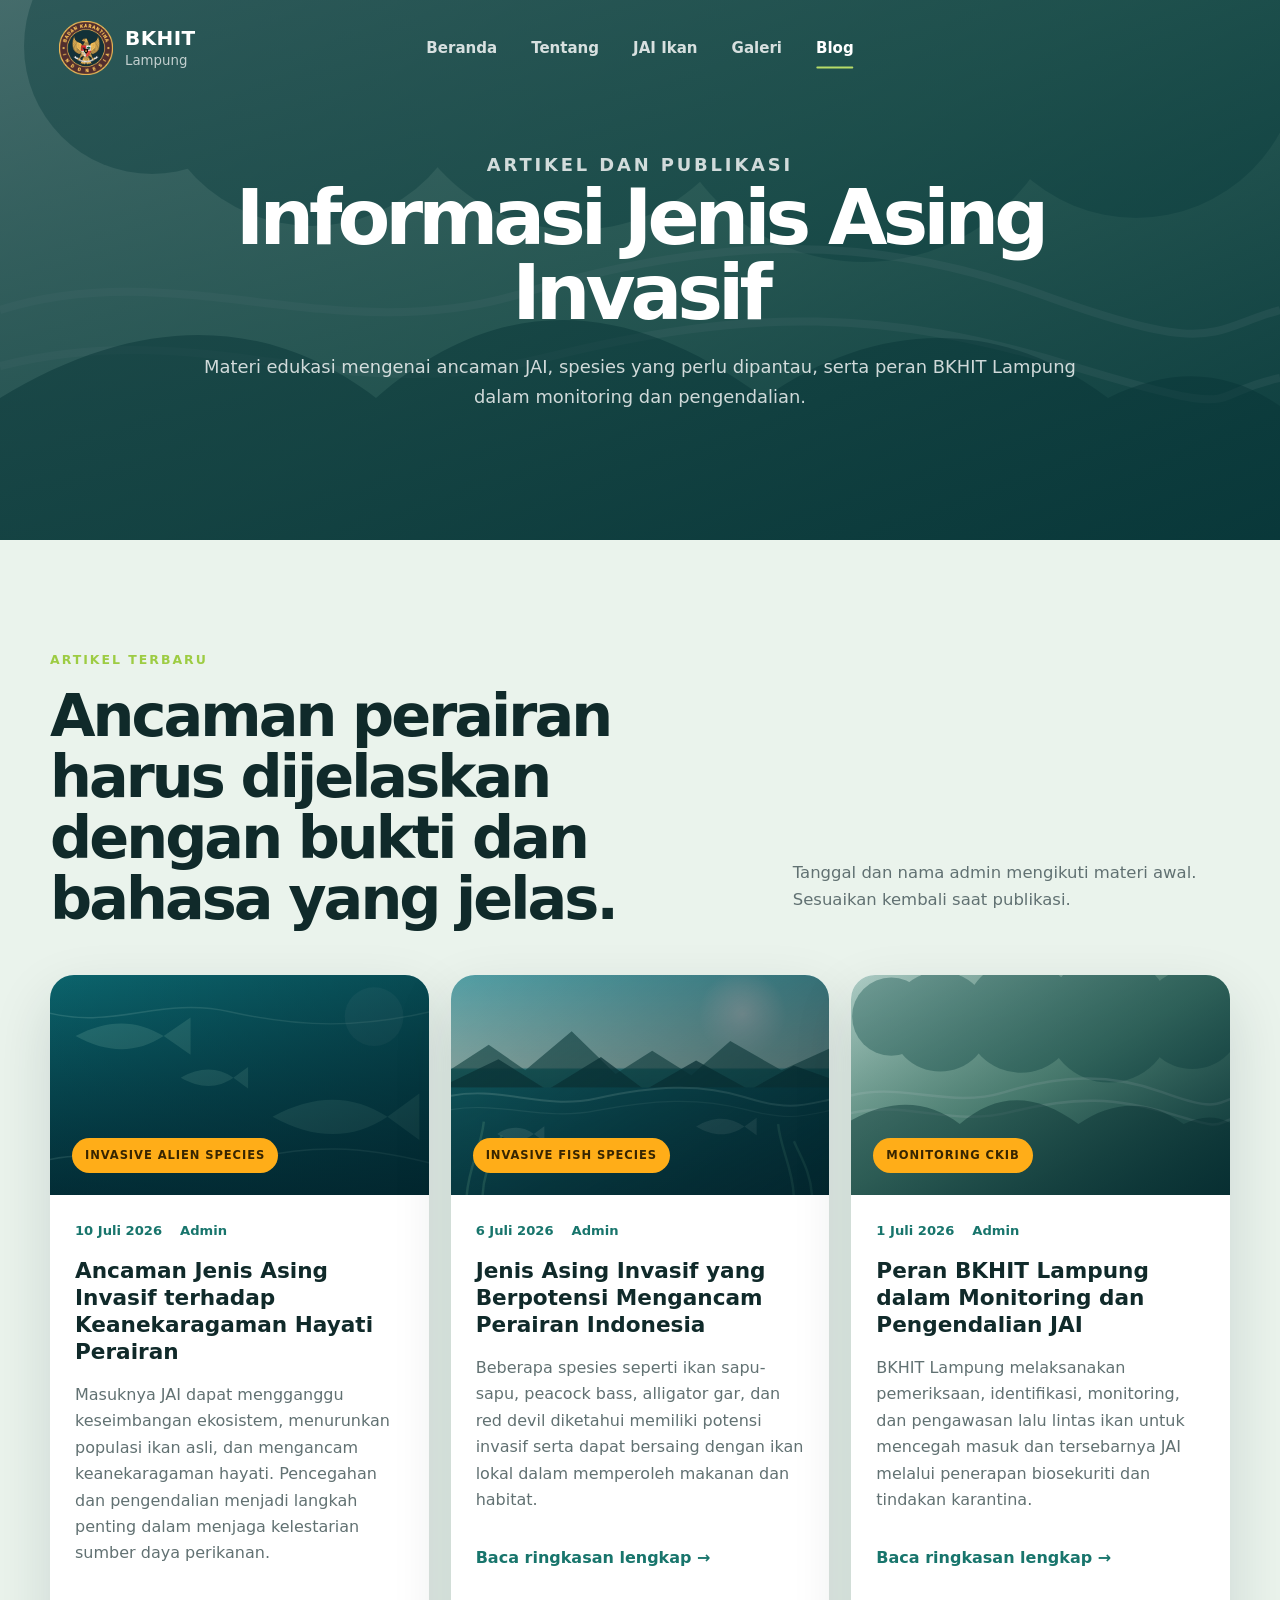
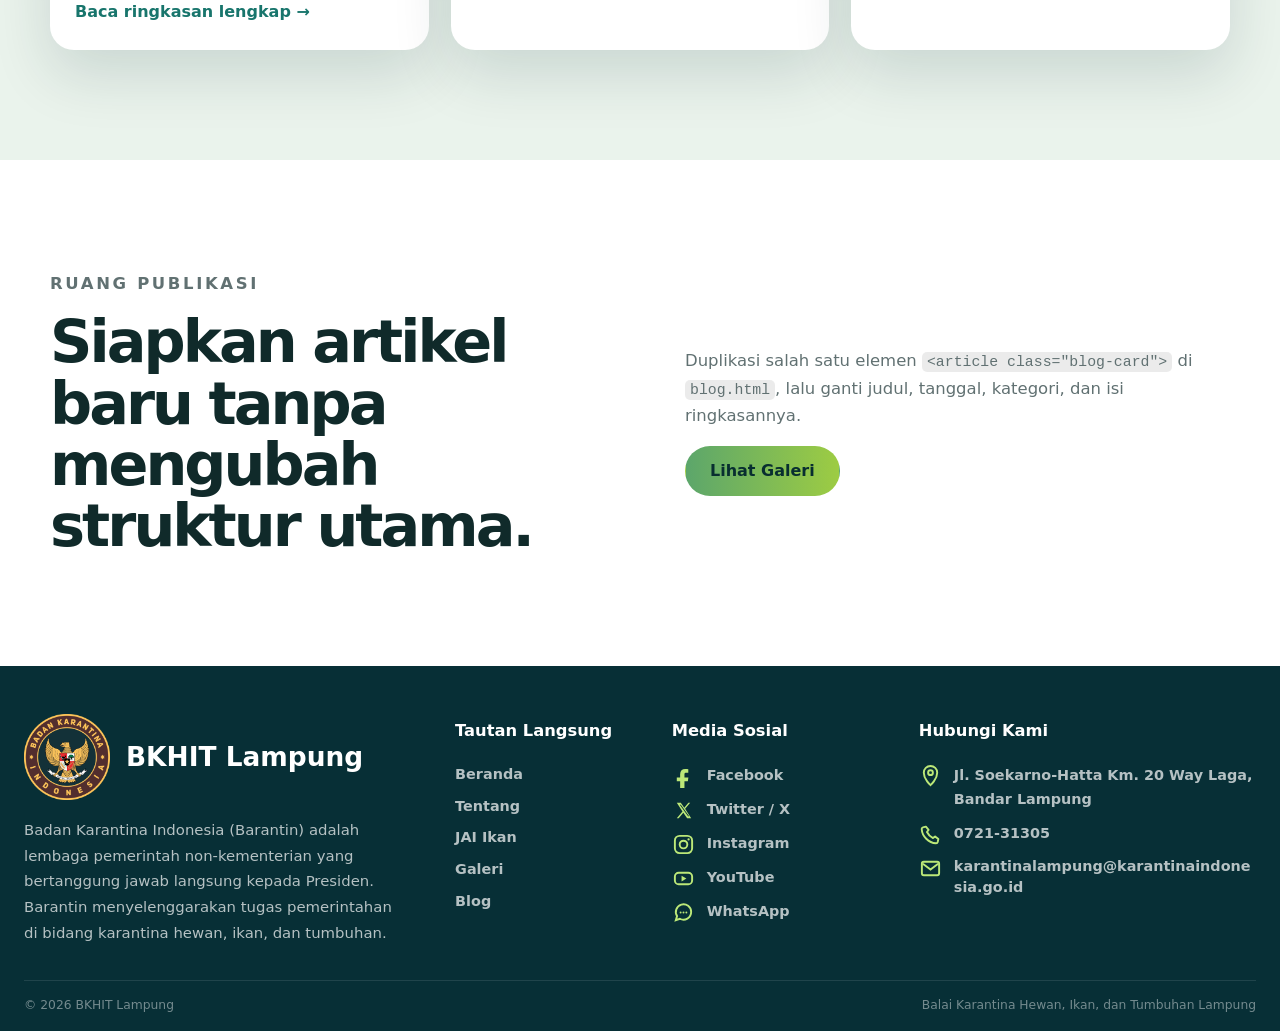
==== blog.html @ ad2e1c09 "Backup awal project website JAI" ====
<!doctype html>
<html lang="id">
<head>
  <meta charset="utf-8">
  <meta name="viewport" content="width=device-width,initial-scale=1">
  <meta name="description" content="Artikel dan publikasi Jenis Asing Invasif BKHIT Lampung">
  <title>Blog JAI | BKHIT Lampung</title>
  <link rel="icon" href="assets/images/logo-bkhit.png" type="image/svg+xml">
  <link rel="stylesheet" href="assets/css/style.css">
</head>
<body data-page="blog">
<div id="navbar-container"></div>
<main>
<section class="page-hero blog-hero"><div class="container narrow reveal"><p class="eyebrow">Artikel dan publikasi</p><h1>Informasi Jenis Asing Invasif</h1><p>Materi edukasi mengenai ancaman JAI, spesies yang perlu dipantau, serta peran BKHIT Lampung dalam monitoring dan pengendalian.</p></div></section>
<section class="section section-soft"><div class="container"><div class="section-head reveal"><div><p class="section-kicker">Artikel terbaru</p><h2>Ancaman perairan harus dijelaskan dengan bukti dan bahasa yang jelas.</h2></div><p>Tanggal dan nama admin mengikuti materi awal. Sesuaikan kembali saat publikasi.</p></div>
<div class="blog-grid">
 <article class="blog-card reveal"><div class="blog-cover cover-1"><span>INVASIVE ALIEN SPECIES</span></div><div class="blog-body"><div class="meta"><span>10 Juli 2026</span><span>Admin</span></div><h3>Ancaman Jenis Asing Invasif terhadap Keanekaragaman Hayati Perairan</h3><p>Masuknya JAI dapat mengganggu keseimbangan ekosistem, menurunkan populasi ikan asli, dan mengancam keanekaragaman hayati. Pencegahan dan pengendalian menjadi langkah penting dalam menjaga kelestarian sumber daya perikanan.</p><button class="text-link article-toggle" type="button">Baca ringkasan lengkap →</button><div class="article-extra" hidden><p>Pengawasan harus dilakukan sejak tahap pemasukan media pembawa, dilanjutkan dengan identifikasi, analisis risiko, dan tindakan pengendalian yang proporsional. Edukasi masyarakat dibutuhkan untuk mengurangi pelepasan ikan asing ke perairan umum.</p></div></div></article>
 <article class="blog-card reveal"><div class="blog-cover cover-2"><span>INVASIVE FISH SPECIES</span></div><div class="blog-body"><div class="meta"><span>6 Juli 2026</span><span>Admin</span></div><h3>Jenis Asing Invasif yang Berpotensi Mengancam Perairan Indonesia</h3><p>Beberapa spesies seperti ikan sapu-sapu, peacock bass, alligator gar, dan red devil diketahui memiliki potensi invasif serta dapat bersaing dengan ikan lokal dalam memperoleh makanan dan habitat.</p><button class="text-link article-toggle" type="button">Baca ringkasan lengkap →</button><div class="article-extra" hidden><p>Pengenalan karakter morfologi, habitat, pola makan, dan jalur penyebaran menjadi langkah awal dalam sistem deteksi dini. Data lapangan perlu ditautkan dengan regulasi dan hasil analisis risiko.</p></div></div></article>
 <article class="blog-card reveal"><div class="blog-cover cover-3"><span>MONITORING CKIB</span></div><div class="blog-body"><div class="meta"><span>1 Juli 2026</span><span>Admin</span></div><h3>Peran BKHIT Lampung dalam Monitoring dan Pengendalian JAI</h3><p>BKHIT Lampung melaksanakan pemeriksaan, identifikasi, monitoring, dan pengawasan lalu lintas ikan untuk mencegah masuk dan tersebarnya JAI melalui penerapan biosekuriti dan tindakan karantina.</p><button class="text-link article-toggle" type="button">Baca ringkasan lengkap →</button><div class="article-extra" hidden><p>Pelaksanaan pengawasan membutuhkan koordinasi antarwilayah kerja, dokumentasi yang konsisten, ketertelusuran media pembawa, dan komunikasi risiko kepada pelaku usaha serta masyarakat.</p></div></div></article>
</div></div></section>
<section class="section"><div class="container split newsletter"><div class="reveal"><p class="section-kicker">Ruang publikasi</p><h2>Siapkan artikel baru tanpa mengubah struktur utama.</h2></div><div class="reveal"><p>Duplikasi salah satu elemen <code>&lt;article class="blog-card"&gt;</code> di <code>blog.html</code>, lalu ganti judul, tanggal, kategori, dan isi ringkasannya.</p><a class="btn btn-primary" href="galeri.html">Lihat Galeri</a></div></div></section>
</main>
<div class="lightbox" data-lightbox hidden><button type="button" aria-label="Tutup gambar" data-lightbox-close>×</button><img alt="Pratinjau dokumentasi" data-lightbox-img><p data-lightbox-caption></p></div>
<div id="footer-container"></div>
<script src="assets/js/components.js"></script>
<script src="assets/js/script.js"></script>
</body>
</html>
---- assets/css/style.css ----
:root{--ink:#102a2a;--muted:#617172;--deep:#063b42;--deep2:#092f36;--green:#18756c;--green2:#5ca66b;--lime:#9dcc43;--aqua:#80d2ca;--cream:#f6f8f1;--soft:#eaf3ec;--white:#fff;--line:rgba(16,42,42,.14);--shadow:0 24px 60px rgba(3,43,50,.14);--radius:24px;--container:1180px}
*{box-sizing:border-box}html{scroll-behavior:smooth}body{margin:0;color:var(--ink);font-family:Inter,ui-sans-serif,system-ui,-apple-system,"Segoe UI",Arial,sans-serif;background:#fff;line-height:1.65}body.nav-open{overflow:hidden}img{display:block;max-width:100%}a{color:inherit;text-decoration:none}button,input{font:inherit}.container{width:min(calc(100% - 40px),var(--container));margin-inline:auto}.narrow{max-width:950px}.reading-width{max-width:900px}.section{padding:110px 0}.section-soft{background:var(--soft)}.section-deep{background:var(--deep);color:#fff}.sr-only{position:absolute;width:1px;height:1px;padding:0;margin:-1px;overflow:hidden;clip:rect(0,0,0,0);white-space:nowrap;border:0}.site-header{position:sticky;top:0;z-index:100;background:rgba(5,50,56,.96);color:#fff;backdrop-filter:blur(14px);box-shadow:0 5px 25px rgba(0,0,0,.08)}.nav-wrap{min-height:82px;display:flex;align-items:center;justify-content:space-between}.brand{display:flex;align-items:center;gap:12px}.brand img{width:52px;height:52px}.brand span{display:flex;flex-direction:column;line-height:1.05}.brand strong{font-size:1.25rem;letter-spacing:.02em}.brand small{margin-top:5px;color:#bce8da}.main-nav{display:flex;align-items:center;gap:28px}.nav-link{position:relative;padding:27px 0 24px;font-weight:700;color:rgba(255,255,255,.82)}.nav-link:after{content:"";position:absolute;left:0;right:0;bottom:17px;height:2px;background:var(--lime);transform:scaleX(0);transition:.25s}.nav-link:hover,.nav-link.active{color:#fff}.nav-link:hover:after,.nav-link.active:after{transform:scaleX(1)}.nav-toggle{display:none;width:44px;height:44px;border:0;background:transparent}.nav-toggle span{display:block;width:26px;height:2px;margin:6px auto;background:#fff;transition:.25s}
.hero{position:relative;overflow:hidden}.hero-home{min-height:calc(100vh - 82px);display:flex;align-items:center;color:#fff;background:linear-gradient(90deg,rgba(2,35,43,.9),rgba(2,35,43,.3)),url('../images/hero-aquatic.svg') center/cover}.hero-grid{display:grid;grid-template-columns:1.25fr .65fr;align-items:center;gap:80px;padding:105px 0}.eyebrow,.section-kicker{margin:0 0 14px;color:var(--lime);font-size:.78rem;font-weight:900;letter-spacing:.16em;text-transform:uppercase}.hero h1,.page-hero h1{margin:0;font-size:clamp(3.25rem,6.7vw,6.5rem);line-height:.98;letter-spacing:-.065em}.hero h1 span{display:block;color:#b8e9d6}.lead{max-width:720px;margin:28px 0 0;color:rgba(255,255,255,.82);font-size:1.12rem}.hero-actions{display:flex;gap:14px;margin-top:34px}.btn{display:inline-flex;min-height:50px;align-items:center;justify-content:center;border:1px solid transparent;border-radius:999px;padding:0 24px;font-weight:800;cursor:pointer;transition:.25s}.btn:hover{transform:translateY(-3px)}.btn-primary{background:linear-gradient(90deg,var(--green2),var(--lime));color:#082e30}.btn-ghost{border-color:rgba(255,255,255,.42);color:#fff;background:rgba(255,255,255,.06)}.btn-light{background:#fff;color:var(--deep)}.species-search{display:grid;grid-template-columns:1fr auto;max-width:650px;margin-top:28px;padding:6px;border-radius:999px;background:#fff;box-shadow:var(--shadow)}.species-search input{min-width:0;border:0;outline:0;padding:0 18px;background:transparent}.species-search button{border:0;border-radius:999px;padding:12px 22px;background:var(--lime);font-weight:900;color:#123d38;cursor:pointer}.hero-panel{align-self:end;border:1px solid rgba(255,255,255,.22);border-radius:var(--radius);padding:32px;background:rgba(3,48,56,.57);backdrop-filter:blur(12px)}.panel-label{display:inline-flex;border-radius:999px;padding:7px 12px;background:rgba(157,204,67,.18);color:#d8f3a0;font-size:.75rem;font-weight:900;letter-spacing:.12em;text-transform:uppercase}.hero-panel h2{margin:42px 0 12px;font-size:2rem;line-height:1.14}.hero-panel p{color:rgba(255,255,255,.7)}.hero-panel a{font-weight:800;color:#c9f28c}.hero-bubbles i{position:absolute;border:1px solid rgba(255,255,255,.3);border-radius:50%;animation:float 8s ease-in-out infinite}.hero-bubbles i:nth-child(1){width:20px;height:20px;left:6%;bottom:10%}.hero-bubbles i:nth-child(2){width:38px;height:38px;left:78%;bottom:15%;animation-delay:-2s}.hero-bubbles i:nth-child(3){width:13px;height:13px;left:88%;bottom:35%;animation-delay:-4s}.hero-bubbles i:nth-child(4){width:28px;height:28px;left:45%;bottom:6%;animation-delay:-6s}@keyframes float{50%{transform:translateY(-55px);opacity:.35}}
.stats-strip{background:#052f36;color:#fff}.stats-grid{display:grid;grid-template-columns:repeat(4,1fr)}.stats-grid>div{padding:34px;border-right:1px solid rgba(255,255,255,.13)}.stats-grid>div:first-child{border-left:1px solid rgba(255,255,255,.13)}.stats-grid strong{display:block;color:#bce879;font-size:2.1rem}.stats-grid span{color:rgba(255,255,255,.68);font-size:.9rem}.split{display:grid;grid-template-columns:1fr 1fr;gap:90px;align-items:start}.intro-split h2,.section-head h2,.split h2{margin:0;font-size:clamp(2.3rem,4.6vw,4.25rem);line-height:1.04;letter-spacing:-.05em}.split p,.section-head>p{color:var(--muted);font-size:1.03rem}.text-link{display:inline-flex;margin-top:16px;border:0;background:none;padding:0;color:var(--green);font-weight:900;cursor:pointer}.section-head{display:grid;grid-template-columns:1fr .65fr;gap:70px;align-items:end;margin-bottom:46px}.section-deep .section-head>p{color:rgba(255,255,255,.68)}.light{color:#c9ef8a}.feature-grid{display:grid;grid-template-columns:repeat(4,1fr);gap:18px}.feature-card{min-height:330px;display:flex;flex-direction:column;border:1px solid var(--line);border-radius:var(--radius);padding:28px;background:#fff;transition:.28s}.feature-card:hover{transform:translateY(-7px);box-shadow:var(--shadow)}.feature-card>span{width:48px;height:48px;display:grid;place-items:center;border-radius:50%;background:#e4f2de;color:var(--green);font-weight:900}.feature-card h3{margin:64px 0 12px;font-size:1.45rem}.feature-card p{margin:0;color:var(--muted)}.feature-card b{margin-top:auto;color:var(--green)}.species-mini-grid{display:grid;grid-template-columns:repeat(4,1fr);gap:18px}.species-mini{border-radius:var(--radius);padding:25px;background:linear-gradient(145deg,#f5fbf8,#e1f0e6);border:1px solid rgba(20,90,80,.12)}.fish-icon{font-size:2.2rem}.species-mini h3{margin:35px 0 3px}.species-mini p{margin:0;color:var(--muted)}.cta-band{padding:75px 0;background:linear-gradient(110deg,#07545b,#0c766d);color:#fff}.cta-band .container{display:flex;justify-content:space-between;align-items:center;gap:50px}.cta-band h2{max-width:820px;margin:0;font-size:clamp(2rem,4vw,3.7rem);line-height:1.08;letter-spacing:-.04em}
.page-hero{min-height:540px;display:flex;align-items:center;text-align:center;color:#fff;background-position:center;background-size:cover}.page-hero .container{padding:85px 0}.page-hero h1{font-size:clamp(3rem,6vw,5.7rem)}.page-hero p{max-width:900px;margin:22px auto 0;color:rgba(255,255,255,.8);font-size:1.12rem}.hero-note{display:inline-block;max-width:880px;margin-top:30px;border:1px solid rgba(255,255,255,.26);border-radius:999px;padding:12px 20px;background:rgba(1,42,48,.4);color:#eafaf2;font-weight:700}.about-hero{background:linear-gradient(rgba(4,48,51,.72),rgba(4,48,51,.8)),url('../images/about-water.svg') center/cover}.jai-hero{background:linear-gradient(rgba(2,43,49,.55),rgba(2,43,49,.7)),url('../images/jai-hero.svg') center/cover}.gallery-hero{background:linear-gradient(rgba(3,48,53,.64),rgba(3,48,53,.75)),url('../images/hero-aquatic.svg') center 65%/cover}.blog-hero{background:linear-gradient(rgba(3,48,53,.68),rgba(3,48,53,.78)),url('../images/about-water.svg') center/cover}.timeline{position:relative;max-width:950px;margin:0 auto}.timeline:before{content:"";position:absolute;left:116px;top:0;bottom:0;width:2px;background:linear-gradient(var(--green),var(--lime))}.timeline-item{position:relative;display:grid;grid-template-columns:100px 1fr;gap:44px;padding:0 0 55px}.timeline-item:before{content:"";position:absolute;left:109px;top:15px;width:16px;height:16px;border:4px solid #fff;border-radius:50%;background:var(--green);box-shadow:0 0 0 2px var(--green)}.timeline-year{font-size:1.25rem;font-weight:900;color:var(--green)}.timeline-year.now{font-size:.95rem}.timeline-item h3{margin:0 0 8px;font-size:1.45rem}.timeline-item p{margin:0;color:var(--muted)}.regulation-grid{display:grid;grid-template-columns:repeat(3,1fr);gap:18px}.reg-card{min-height:340px;display:flex;flex-direction:column;border:1px solid rgba(255,255,255,.14);border-radius:var(--radius);padding:28px;background:rgba(255,255,255,.06)}.reg-card>span{color:#c9ed89;font-weight:900}.reg-card h3{margin:42px 0 10px;font-size:1.35rem}.reg-card p{margin:0;color:rgba(255,255,255,.66)}.pdf-link{margin-top:auto;padding-top:20px;color:#d7f59f;font-weight:900}.pdf-link.is-placeholder:after{content:" · unggah PDF";color:rgba(255,255,255,.4);font-size:.78rem}.pdf-dropzone{margin-top:24px;display:flex;justify-content:space-between;align-items:center;border:2px dashed rgba(255,255,255,.28);border-radius:var(--radius);padding:28px;background:rgba(255,255,255,.04)}.pdf-dropzone p{margin:5px 0 0;color:rgba(255,255,255,.62)}.pdf-dropzone>span{font-size:2rem;font-weight:900;color:#c9ed89}.objective-grid,.location-grid{display:grid;grid-template-columns:repeat(4,1fr);gap:18px}.objective-card,.location-card{border:1px solid var(--line);border-radius:var(--radius);padding:28px;background:#fff}.objective-card b{color:var(--green)}.objective-card h3,.location-card h3{margin:52px 0 10px}.objective-card p,.location-card p{margin:0;color:var(--muted)}.location-card>span{font-size:2rem}
.reading-width p{font-size:1.1rem;color:#405657}.reading-width .dropcap:first-letter{float:left;margin:5px 10px 0 0;color:var(--green);font-size:4rem;font-weight:900;line-height:.72}.table-wrap{overflow:auto;border-radius:var(--radius);box-shadow:var(--shadow)}table{width:100%;border-collapse:collapse;background:#fff}th,td{padding:22px;text-align:left;border-bottom:1px solid var(--line);vertical-align:top}th{background:#0a5d61;color:#fff}tbody tr:hover{background:#f4f8f3}.center-note{max-width:840px;margin:28px auto 0;text-align:center;color:var(--muted)}.number-list{max-width:950px}.number-item{display:grid;grid-template-columns:80px 1fr;gap:28px;padding:28px 0;border-bottom:1px solid var(--line)}.number-item>span{width:60px;height:60px;display:grid;place-items:center;border-radius:50%;background:var(--soft);color:var(--green);font-size:1.25rem;font-weight:900}.number-item h3{margin:0 0 7px}.number-item p{margin:0;color:var(--muted)}.category-grid{display:grid;grid-template-columns:repeat(3,1fr);gap:18px}.category-card{min-height:380px;display:flex;flex-direction:column;border:1px solid rgba(255,255,255,.14);border-radius:var(--radius);padding:30px;background:rgba(255,255,255,.07);transition:.28s}.category-card:hover{transform:translateY(-7px);background:rgba(255,255,255,.1)}.category-card>span{font-size:2.2rem}.category-card h3{margin:75px 0 12px;font-size:1.5rem}.category-card p{color:rgba(255,255,255,.68)}.category-card b{margin-top:auto;color:#d2f294}.filter-box{display:flex;flex-direction:column;gap:7px}.filter-box label{font-size:.8rem;font-weight:900;text-transform:uppercase;letter-spacing:.1em;color:var(--green)}.filter-box input{min-width:290px;border:1px solid var(--line);border-radius:999px;padding:13px 18px;outline:none}.filter-box input:focus{border-color:var(--green);box-shadow:0 0 0 4px rgba(24,117,108,.12)}.species-grid{display:grid;grid-template-columns:repeat(3,1fr);gap:18px}.species-card{overflow:hidden;border:1px solid var(--line);border-radius:var(--radius);background:#fff;box-shadow:0 12px 40px rgba(4,45,51,.07)}.species-art{height:190px;display:grid;place-items:center;font-size:5.4rem}.fish-a{background:linear-gradient(145deg,#b9d9cc,#5c8e7a)}.fish-b{background:linear-gradient(145deg,#d7bc7c,#806a42)}.fish-c{background:linear-gradient(145deg,#91c8d4,#347f8d)}.fish-d{background:linear-gradient(145deg,#ec9b6f,#a24231)}.fish-e{background:linear-gradient(145deg,#c6d99a,#719452)}.fish-f{background:linear-gradient(145deg,#b4cadc,#607d91)}.species-card>div:last-child{padding:24px}.species-card span{display:inline-block;border-radius:999px;padding:5px 9px;background:var(--soft);color:var(--green);font-size:.72rem;font-weight:900;text-transform:uppercase}.species-card h3{margin:14px 0 2px}.species-card p{margin:6px 0;color:var(--muted)}.no-results{text-align:center;padding:30px;color:var(--muted)}
.gallery-grid{display:grid;grid-template-columns:repeat(2,1fr);gap:24px}.gallery-card{overflow:hidden;border:1px solid var(--line);border-radius:var(--radius);background:#fff;box-shadow:0 14px 42px rgba(4,50,55,.08)}.gallery-card button{position:relative;width:100%;border:0;padding:0;background:#ddd;cursor:pointer}.gallery-card button img{width:100%;aspect-ratio:3/2;object-fit:cover}.gallery-card button span{position:absolute;right:18px;bottom:18px;border-radius:999px;padding:9px 14px;background:#fff;color:var(--deep);font-weight:900;box-shadow:0 8px 30px rgba(0,0,0,.18)}.gallery-card>div{padding:24px}.gallery-card h3{margin:0 0 8px}.gallery-card p{margin:0;color:var(--muted)}.lightbox{position:fixed;z-index:999;inset:0;display:grid;place-items:center;padding:30px;background:rgba(1,20,24,.88);backdrop-filter:blur(8px)}.lightbox[hidden]{display:none}.lightbox img{max-width:min(1000px,90vw);max-height:78vh;border-radius:20px;box-shadow:0 25px 80px rgba(0,0,0,.45)}.lightbox button{position:absolute;top:24px;right:30px;border:0;background:transparent;color:#fff;font-size:3rem;cursor:pointer}.lightbox p{position:absolute;bottom:20px;color:#fff;font-weight:800}.blog-grid{display:grid;grid-template-columns:repeat(3,1fr);gap:22px}.blog-card{overflow:hidden;border-radius:var(--radius);background:#fff;box-shadow:var(--shadow)}.blog-cover{height:220px;display:flex;align-items:flex-end;padding:22px;background-position:center;background-size:cover}.cover-1{background:linear-gradient(145deg,rgba(2,64,70,.2),rgba(2,36,43,.75)),url('../images/jai-hero.svg') center/cover}.cover-2{background:linear-gradient(145deg,rgba(2,64,70,.2),rgba(2,36,43,.75)),url('../images/hero-aquatic.svg') center/cover}.cover-3{background:linear-gradient(145deg,rgba(2,64,70,.2),rgba(2,36,43,.75)),url('../images/about-water.svg') center/cover}.blog-cover span{border-radius:999px;padding:8px 13px;background:#ffad18;color:#372500;font-size:.72rem;font-weight:900;letter-spacing:.08em}.blog-body{padding:25px}.meta{display:flex;gap:18px;color:var(--green);font-size:.82rem;font-weight:800}.blog-card h3{margin:16px 0 12px;font-size:1.35rem;line-height:1.25}.blog-card p{color:var(--muted)}.article-extra{border-top:1px solid var(--line);margin-top:15px;padding-top:12px}.newsletter{align-items:center}

.reveal{opacity:0;transform:translateY(24px);transition:opacity .75s ease,transform .75s ease}.reveal.visible{opacity:1;transform:none}code{border-radius:5px;padding:2px 5px;background:rgba(0,0,0,.08);font-size:.9em}.section-deep code{background:rgba(255,255,255,.12)}
@media(max-width:980px){.section{padding:85px 0}.nav-toggle{display:block;position:relative;z-index:120}.main-nav{position:fixed;inset:0;z-index:110;display:flex;flex-direction:column;justify-content:center;background:#052f36;transform:translateX(100%);transition:.3s}.main-nav.open{transform:none}.nav-link{font-size:1.4rem;padding:8px}.nav-toggle.active span:nth-child(1){transform:translateY(8px) rotate(45deg)}.nav-toggle.active span:nth-child(2){opacity:0}.nav-toggle.active span:nth-child(3){transform:translateY(-8px) rotate(-45deg)}.hero-grid{grid-template-columns:1fr;gap:45px}.hero-panel{max-width:600px}.stats-grid,.feature-grid,.species-mini-grid,.objective-grid,.location-grid{grid-template-columns:repeat(2,1fr)}.split,.section-head{grid-template-columns:1fr;gap:30px}.regulation-grid,.species-grid,.blog-grid{grid-template-columns:repeat(2,1fr)}.category-grid{grid-template-columns:1fr}.footer-grid{grid-template-columns:repeat(2,1fr)}}
@media(max-width:650px){.container{width:min(calc(100% - 28px),var(--container))}.nav-wrap{min-height:72px}.brand img{width:45px;height:45px}.hero-home{min-height:auto}.hero-grid{padding:85px 0}.hero h1,.page-hero h1{font-size:clamp(2.7rem,14vw,4.2rem)}.hero-actions{flex-direction:column;align-items:stretch}.species-search{grid-template-columns:1fr}.species-search input{padding:13px 16px}.stats-grid,.feature-grid,.species-mini-grid,.objective-grid,.location-grid,.regulation-grid,.species-grid,.gallery-grid,.blog-grid,.footer-grid{grid-template-columns:1fr}.stats-grid>div,.stats-grid>div:first-child{border-left:0;border-right:0;border-bottom:1px solid rgba(255,255,255,.12)}.section-head h2,.intro-split h2,.split h2{font-size:2.5rem}.cta-band .container,.footer-bottom{align-items:flex-start;flex-direction:column}.timeline:before{left:19px}.timeline-item{grid-template-columns:1fr;padding-left:55px}.timeline-item:before{left:12px}.timeline-year{position:relative}.table-wrap{border-radius:14px}th,td{min-width:190px;padding:16px}.filter-box input{min-width:0;width:100%}.number-item{grid-template-columns:55px 1fr}.number-item>span{width:46px;height:46px}.page-hero{min-height:500px}.hero-note{border-radius:18px}.pdf-dropzone{align-items:flex-start;flex-direction:column;gap:15px}}
@media(prefers-reduced-motion:reduce){html{scroll-behavior:auto}*,*:before,*:after{animation-duration:.01ms!important;transition-duration:.01ms!important}.reveal{opacity:1;transform:none}}

/* =========================================================
   NAVBAR GLOBAL: TRANSPARAN DI ATAS, FLOATING SAAT DISCROLL
   ========================================================= */

.site-header {
  position: fixed;
  z-index: 1000;
  top: 0;
  left: 0;
  width: 100%;
  padding: 12px 0;
  color: #ffffff;
  background: transparent;
  box-shadow: none;
  backdrop-filter: none;
  transition: padding 0.3s ease;
}

.nav-wrap {
  position: relative;
  display: flex;
  align-items: center;
  justify-content: space-between;
  min-height: 72px;
  padding: 0 8px;
  border: 1px solid transparent;
  border-radius: 999px;
  background: transparent;
  transition:
    min-height 0.3s ease,
    padding 0.3s ease,
    background 0.3s ease,
    border-color 0.3s ease,
    box-shadow 0.3s ease;
}

.site-header.scrolled {
  padding: 10px 0;
}

.site-header.scrolled .nav-wrap {
  min-height: 64px;
  padding: 0 24px;
  border-color: rgba(255, 255, 255, 0.16);
  background: rgba(4, 37, 42, 0.9);
  backdrop-filter: blur(18px);
  -webkit-backdrop-filter: blur(18px);
  box-shadow: 0 14px 40px rgba(0, 0, 0, 0.2);
}

.navbar-brand {
  position: relative;
  z-index: 2;
}

.navbar-logo {
  width: 54px !important;
  height: 54px !important;
  object-fit: contain;
  transition: width 0.3s ease, height 0.3s ease;
}

.site-header.scrolled .navbar-logo {
  width: 46px !important;
  height: 46px !important;
}

.navbar-brand strong {
  color: #ffffff;
}

.navbar-brand small {
  color: rgba(255, 255, 255, 0.72);
}

@media (min-width: 981px) {
  .main-nav {
    position: absolute;
    top: 50%;
    left: 50%;
    display: flex;
    align-items: center;
    gap: 34px;
    transform: translate(-50%, -50%);
  }
}

.nav-link {
  position: relative;
  padding: 12px 0;
  color: rgba(255, 255, 255, 0.82);
  font-size: 0.94rem;
  font-weight: 700;
  transition: color 0.2s ease;
}

.nav-link::after {
  content: "";
  position: absolute;
  right: 0;
  bottom: 4px;
  left: 0;
  height: 2px;
  border-radius: 999px;
  background: #b7dc68;
  transform: scaleX(0);
  transform-origin: center;
  transition: transform 0.25s ease;
}

.nav-link:hover,
.nav-link.active {
  color: #ffffff;
}

.nav-link:hover::after,
.nav-link.active::after {
  transform: scaleX(1);
}


/* =========================================================
   HOME HERO
   ========================================================= */

.home-hero {
  position: relative;
  display: grid;
  min-height: 100svh;
  place-items: center;
  overflow: hidden;
  color: #ffffff;
  text-align: center;
  background:
    linear-gradient(
      rgba(3, 28, 31, 0.43),
      rgba(3, 28, 31, 0.63)
    ),
    url("../images/wpphome.png") center / cover no-repeat;
}

.home-hero::before {
  content: "";
  position: absolute;
  inset: 0;
  background:
    radial-gradient(
      circle at center,
      transparent 10%,
      rgba(2, 24, 28, 0.28) 100%
    );
  pointer-events: none;
}

.home-hero-content {
  position: relative;
  z-index: 1;
  display: flex;
  width: min(calc(100% - 40px), 1050px);
  min-height: 100svh;
  flex-direction: column;
  align-items: center;
  justify-content: center;
  padding-top: 130px;
  padding-bottom: 90px;
}

.home-hero-label {
  margin: 0 0 20px;
  color: #d6f09d;
  font-size: 0.78rem;
  font-weight: 800;
  letter-spacing: 0.18em;
  text-transform: uppercase;
}

.home-hero h1 {
  max-width: 1000px;
  margin: 0;
  color: #ffffff;
  font-size: clamp(3.2rem, 7vw, 7rem);
  line-height: 0.96;
  letter-spacing: -0.065em;
  text-shadow: 0 4px 30px rgba(0, 0, 0, 0.42);
}

.home-hero h1 span {
  display: block;
  margin-top: 10px;
  color: #c6e881;
}

.home-hero-description {
  max-width: 850px;
  margin: 30px auto 0;
  color: rgba(255, 255, 255, 0.86);
  font-size: clamp(0.94rem, 1.4vw, 1.08rem);
  line-height: 1.75;
  text-shadow: 0 2px 12px rgba(0, 0, 0, 0.5);
}

.home-hero-actions {
  display: flex;
  justify-content: center;
  gap: 14px;
  margin-top: 34px;
}


/* =========================================================
   RESPONSIVE NAVBAR, HOME, FOOTER
   ========================================================= */

@media (max-width: 980px) {
  .site-header {
    padding: 8px 0;
  }

  .nav-wrap {
    min-height: 66px;
    padding: 0 14px;
  }

  .site-header.scrolled .nav-wrap {
    min-height: 62px;
    padding: 0 18px;
    border-radius: 20px;
  }

  .main-nav {
    position: fixed;
    inset: 0;
    z-index: 110;
    display: flex;
    flex-direction: column;
    justify-content: center;
    gap: 16px;
    background: rgba(3, 36, 41, 0.98);
    transform: translateX(100%);
    transition: transform 0.3s ease;
  }

  .main-nav.open {
    transform: translateX(0);
  }

  .nav-link {
    padding: 8px;
    font-size: 1.35rem;
  }

  .nav-link::after {
    bottom: 0;
  }
}

@media (max-width: 680px) {
  .navbar-logo {
    width: 46px !important;
    height: 46px !important;
  }

  .navbar-brand small {
    display: none;
  }

  .home-hero-content {
    padding-top: 120px;
    padding-bottom: 70px;
  }

  .home-hero h1 {
    font-size: clamp(2.8rem, 14vw, 4.5rem);
  }

  .home-hero-description {
    font-size: 0.9rem;
    line-height: 1.65;
  }

  .home-hero-actions {
    width: 100%;
    flex-direction: column;
    align-items: stretch;
    padding-inline: 8px;
  }
}

/* =========================================================
   FOOTER SEDERHANA — TEKS TANPA IKON
   ========================================================= */

.simple-footer {
  width: 100%;
  padding: 48px 0 16px;
  color: #dce7e4;
  background: #072f36;
}

.simple-footer__grid {
  display: grid;
  width: min(calc(100% - 48px), 1450px);
  grid-template-columns:
    minmax(280px, 1.25fr)
    minmax(140px, 0.55fr)
    minmax(150px, 0.65fr)
    minmax(280px, 1.1fr);
  align-items: start;
  gap: 48px;
  margin-inline: auto;
}

.simple-footer__profile,
.simple-footer__column {
  min-width: 0;
}

.simple-footer__title {
  display: inline-block;
  margin-bottom: 18px;
  color: #ffffff;
  font-size: 1.65rem;
  font-weight: 850;
  line-height: 1.15;
}

.simple-footer__profile p {
  max-width: 410px;
  margin: 0;
  color: rgba(255, 255, 255, 0.7);
  font-size: 0.93rem;
  line-height: 1.72;
}

.simple-footer__column {
  display: flex;
  flex-direction: column;
  align-items: flex-start;
}

.simple-footer__column h3 {
  margin: 4px 0 19px;
  color: #ffffff;
  font-size: 1.02rem;
  font-weight: 800;
}

.simple-footer__column a {
  display: inline-block;
  max-width: 100%;
  margin-bottom: 10px;
  color: rgba(255, 255, 255, 0.7);
  font-size: 0.9rem;
  font-weight: 600;
  line-height: 1.5;
  overflow-wrap: anywhere;
  transition: color 0.2s ease, transform 0.2s ease;
}

.simple-footer__column a:hover,
.simple-footer__title:hover {
  color: #bce878;
  transform: translateX(3px);
}

.simple-footer__contact a:first-of-type {
  line-height: 1.65;
}

.simple-footer__bottom {
  display: flex;
  width: min(calc(100% - 48px), 1450px);
  justify-content: space-between;
  align-items: center;
  gap: 20px;
  margin: 34px auto 0;
  padding-top: 14px;
  border-top: 1px solid rgba(255, 255, 255, 0.1);
  color: rgba(255, 255, 255, 0.44);
  font-size: 0.77rem;
}

@media (max-width: 1000px) {
  .simple-footer__grid {
    grid-template-columns: 1fr 1fr;
  }
}

@media (max-width: 620px) {
  .simple-footer {
    padding-top: 40px;
  }

  .simple-footer__grid {
    width: min(calc(100% - 28px), 1450px);
    grid-template-columns: 1fr;
    gap: 30px;
  }

  .simple-footer__bottom {
    width: min(calc(100% - 28px), 1450px);
    align-items: flex-start;
    flex-direction: column;
    gap: 5px;
    margin-top: 28px;
  }
}

/* =========================================
   IKON FOOTER TANPA MENGUBAH HTML
========================================= */

/* LOGO BKHIT */

.simple-footer__title {
  display: inline-flex !important;
  align-items: center;
  gap: 16px;
}

.simple-footer__title::before {
  content: "";

  display: block;
  flex: 0 0 86px;

  width: 86px;
  height: 86px;

  background:
    url("../images/logo-bkhit.png")
    center / contain
    no-repeat;
}

/* LINK YANG MEMILIKI IKON */

.simple-footer__column a[href*="facebook.com"],
.simple-footer__column a[href*="x.com"],
.simple-footer__column a[href*="tr.ee"],
.simple-footer__column a[href*="youtube.com"],
.simple-footer__column a[href*="wa.me"],
.simple-footer__column a[href*="maps.app.goo.gl"],
.simple-footer__column a[href^="tel:"],
.simple-footer__column a[href^="mailto:"] {
  display: flex !important;
  align-items: center;
  gap: 12px;

  width: 100%;
}

/* ALAMAT DAN EMAIL DISEJAJARKAN DARI ATAS */

.simple-footer__column a[href*="maps.app.goo.gl"],
.simple-footer__column a[href^="mailto:"] {
  align-items: flex-start;
}

/* DASAR SEMUA IKON */

.simple-footer__column a[href*="facebook.com"]::before,
.simple-footer__column a[href*="x.com"]::before,
.simple-footer__column a[href*="tr.ee"]::before,
.simple-footer__column a[href*="youtube.com"]::before,
.simple-footer__column a[href*="wa.me"]::before,
.simple-footer__column a[href*="maps.app.goo.gl"]::before,
.simple-footer__column a[href^="tel:"]::before,
.simple-footer__column a[href^="mailto:"]::before {
  content: "";

  display: block;
  flex: 0 0 23px;

  width: 23px;
  height: 23px;

  margin-top: 1px;

  background-color: #bce878;

  -webkit-mask-position: center;
  mask-position: center;

  -webkit-mask-repeat: no-repeat;
  mask-repeat: no-repeat;

  -webkit-mask-size: contain;
  mask-size: contain;
}

/* FACEBOOK */

.simple-footer__column a[href*="facebook.com"]::before {
  -webkit-mask-image:
    url("[data-uri]");

  mask-image:
    url("[data-uri]");
}

/* TWITTER / X */

.simple-footer__column a[href*="x.com"]::before {
  -webkit-mask-image:
    url("[data-uri]");

  mask-image:
    url("[data-uri]");
}

/* INSTAGRAM */

.simple-footer__column a[href*="tr.ee"]::before {
  -webkit-mask-image:
    url("[data-uri]");

  mask-image:
    url("[data-uri]");
}

/* YOUTUBE */

.simple-footer__column a[href*="youtube.com"]::before {
  -webkit-mask-image:
    url("[data-uri]");

  mask-image:
    url("[data-uri]");
}

/* WHATSAPP — IKON BUBBLE CHAT */

.simple-footer__column a[href*="wa.me"]::before {
  -webkit-mask-image:
    url("[data-uri]");

  mask-image:
    url("[data-uri]");
}

/* MAPS */

.simple-footer__column a[href*="maps.app.goo.gl"]::before {
  -webkit-mask-image:
    url("[data-uri]");

  mask-image:
    url("[data-uri]");
}

/* TELEPON */

.simple-footer__column a[href^="tel:"]::before {
  -webkit-mask-image:
    url("[data-uri]");

  mask-image:
    url("[data-uri]");
}

/* EMAIL */

.simple-footer__column a[href^="mailto:"]::before {
  -webkit-mask-image:
    url("[data-uri]");

  mask-image:
    url("[data-uri]");
}

@media (max-width: 620px) {
  .simple-footer__title::before {
    flex-basis: 72px;

    width: 72px;
    height: 72px;
  }
}

/* =========================================================
   HALAMAN TENTANG V2
========================================================= */

body[data-page="tentang"] {
  background: #062c33;
}

.about-v2 {
  position: relative;
  z-index: 0;

  min-height: 100vh;

  isolation: isolate;
  overflow: hidden;

  color: #ffffff;
}

/* Wallpaper tetap ketika halaman digulir */

.about-v2__fixed-bg {
  position: fixed;
  z-index: -2;

  inset: -30px;

  background:
    url("../images/wpphome.png")
    center / cover
    no-repeat;

  filter: blur(8px);

  transform: scale(1.06);
  pointer-events: none;
}

.about-v2::before {
  content: "";

  position: fixed;
  z-index: -1;

  inset: 0;

  background:
    linear-gradient(
      180deg,
      rgba(3, 30, 35, 0.72),
      rgba(4, 42, 47, 0.82)
    );

  pointer-events: none;
}

/* =========================================================
   HERO
========================================================= */

.about-v2__hero {
  display: grid;
  min-height: 78svh;

  place-items: center;

  padding: 135px 0 70px;

  text-align: center;
}

.about-v2__hero-content {
  display: flex;
  max-width: 1050px;

  flex-direction: column;
  align-items: center;
}

.about-v2__hero h1 {
  max-width: 950px;
  margin: 0;

  color: #ffffff;

  font-size: clamp(3rem, 6.5vw, 6.3rem);
  line-height: 0.98;
  letter-spacing: -0.06em;

  text-shadow:
    0 8px 35px rgba(0, 0, 0, 0.42);
}

.about-v2__lead {
  max-width: 930px;

  margin: 27px auto 0;

  color: rgba(255, 255, 255, 0.86);

  font-size: clamp(1rem, 1.7vw, 1.25rem);
  font-weight: 650;
  line-height: 1.65;
}

.about-v2__tagline {
  max-width: 850px;

  margin: 22px auto 0;
  padding: 13px 22px;

  border:
    1px solid rgba(255, 255, 255, 0.2);
  border-radius: 999px;

  color: #d9f4a6;
  background: rgba(4, 38, 43, 0.45);

  backdrop-filter: blur(12px);

  font-size: 0.96rem;
  font-weight: 700;
  line-height: 1.55;
}

.about-v2__scroll-link {
  display: inline-flex;
  align-items: center;
  gap: 9px;

  margin-top: 30px;

  color: rgba(255, 255, 255, 0.8);

  font-size: 0.85rem;
  font-weight: 750;
}

.about-v2__scroll-link span {
  color: #c5e77d;
  font-size: 1.2rem;
}

/* =========================================================
   SECTION
========================================================= */

.about-v2__section {
  padding: 55px 0;
}

.about-v2__section--last {
  padding-bottom: 70px;
}

.about-v2__heading {
  display: flex;

  justify-content: space-between;
  align-items: flex-end;
  gap: 35px;

  margin-bottom: 25px;
}

.about-v2__heading span,
.about-v2__panel-heading span {
  display: block;

  margin-bottom: 8px;

  color: #c5e77d;

  font-size: 0.72rem;
  font-weight: 850;
  letter-spacing: 0.14em;
  text-transform: uppercase;
}

.about-v2__heading h2,
.about-v2__panel-heading h2 {
  max-width: 750px;
  margin: 0;

  color: #ffffff;

  font-size: clamp(1.8rem, 3vw, 3rem);
  line-height: 1.08;
  letter-spacing: -0.04em;
}

.about-v2__heading > p {
  max-width: 320px;
  margin: 0;

  color: rgba(255, 255, 255, 0.6);

  text-align: right;
}

/* =========================================================
   DASAR HUKUM VISUAL
========================================================= */

.about-v2__law-grid {
  display: grid;
  grid-template-columns: repeat(5, minmax(210px, 1fr));
  gap: 14px;

  overflow-x: auto;

  padding: 3px 2px 13px;

  scroll-snap-type: x mandatory;
  scrollbar-width: thin;
}

.about-v2__law-card {
  display: flex;
  min-height: 245px;
  flex-direction: column;

  padding: 20px;

  border: 1px solid var(--law-border);
  border-radius: 19px;

  color: var(--law-text);
  background: var(--law-background);

  scroll-snap-align: start;

  box-shadow:
    0 16px 36px rgba(0, 0, 0, 0.12);

  transition:
    transform 0.25s ease,
    border-color 0.25s ease,
    box-shadow 0.25s ease;
}

.about-v2__law-card:hover {
  transform: translateY(-5px);

  border-color: rgba(188, 232, 120, 0.9);

  box-shadow:
   0 22px 48px rgba(0, 0, 0, 0.17);
}

.about-v2__law-icon {
  display: grid;
  place-items: center;

  width: 47px;
  height: 47px;

  border-radius: 14px;

  color: var(--law-icon);
  background: var(--law-icon-background);
}

.about-v2__law-icon svg {
  width: 23px;
  height: 23px;

  fill: none;
  stroke: currentColor;
  stroke-width: 1.8;
  stroke-linecap: round;
  stroke-linejoin: round;
}

.about-v2__law-label {
  display: block;

  margin-top: 23px;

  color: var(--law-accent);

  font-size: 0.66rem;
  font-weight: 850;
  letter-spacing: 0.1em;
  text-transform: uppercase;
}

.about-v2__law-card h3 {
  margin: 7px 0 8px;

  color: inherit;

  font-size: 0.98rem;
  line-height: 1.3;
}

.about-v2__law-card p {
  margin: 0;

  color: var(--law-muted);

  font-size: 0.77rem;
  line-height: 1.55;
}

.about-v2__pdf-link,
.about-v2__pdf-status {
  margin-top: auto;
  padding-top: 15px;

  font-size: 0.75rem;
  font-weight: 800;
}

.about-v2__pdf-link {
  color: var(--law-accent);
}

.about-v2__pdf-status {
  color: var(--law-muted);
}

/* WARNA DASAR HUKUM */

.law-white,
.law-blue,
.law-orange,
.law-green,
.law-purple {
  --law-background: rgba(255, 255, 255, 0.94);
  --law-border: rgba(255, 255, 255, 0.7);

  --law-text: #173d3c;
  --law-muted: #617172;

  --law-accent: #17736b;
  --law-icon: #17736b;

  --law-icon-background: rgba(23, 115, 107, 0.1);
}

/* =========================================================
   TUJUAN DAN WILAYAH
========================================================= */

.about-v2__dual-grid {
  display: grid;

  grid-template-columns: 1fr 1fr;

  gap: 18px;
}

.about-v2__panel {
  padding: 28px;

  border:
    1px solid rgba(255, 255, 255, 0.14);
  border-radius: 24px;

  background: rgba(5, 42, 47, 0.72);

  backdrop-filter: blur(17px);

  box-shadow:
    0 20px 50px rgba(0, 0, 0, 0.14);
}

.about-v2__panel-heading {
  margin-bottom: 22px;
}

.about-v2__panel-heading h2 {
  font-size: clamp(1.55rem, 2.5vw, 2.25rem);
}

.about-v2__mini-grid {
  display: grid;

  grid-template-columns: 1fr 1fr;

  gap: 10px;
}

.about-v2__mini-card {
  display: flex;

  align-items: flex-start;
  gap: 12px;

  min-height: 112px;
  padding: 15px;

  border:
    1px solid rgba(255, 255, 255, 0.1);
  border-radius: 15px;

  background: rgba(255, 255, 255, 0.05);

  transition:
    transform 0.25s ease,
    background 0.25s ease;
}

.about-v2__mini-card:hover {
  transform: translateY(-3px);

  background: rgba(255, 255, 255, 0.09);
}

.about-v2__mini-icon,
.about-v2__location-icon {
  display: grid;
  place-items: center;

  flex: 0 0 38px;

  width: 38px;
  height: 38px;

  border-radius: 11px;

  color: #c5e77d;
  background: rgba(197, 231, 125, 0.11);

  font-size: 0.7rem;
  font-weight: 850;
}

.about-v2__location-icon {
  font-size: 1.05rem;
}

.about-v2__mini-card h3 {
  margin: 0 0 5px;

  color: #ffffff;

  font-size: 0.94rem;
}

.about-v2__mini-card p {
  margin: 0;

  color: rgba(255, 255, 255, 0.58);

  font-size: 0.76rem;
  line-height: 1.5;
}

.about-v2__mini-icon svg,
.about-v2__location-icon svg {
  width: 20px;
  height: 20px;

  fill: none;
  stroke: currentColor;
  stroke-width: 1.8;
  stroke-linecap: round;
  stroke-linejoin: round;
}

.icon-yellow {
  color: #ffe08a;
  background: rgba(255, 224, 138, 0.13);
}

.icon-blue {
  color: #83e0e5;
  background: rgba(131, 224, 229, 0.13);
}

.icon-orange {
  color: #ffb77e;
  background: rgba(255, 183, 126, 0.13);
}

.icon-green {
  color: #8fe4ad;
  background: rgba(143, 228, 173, 0.13);
}

.icon-purple {
  color: #d1b7f5;
  background: rgba(209, 183, 245, 0.13);
}

.about-v2__mini-card:nth-child(odd) {
  background: rgba(255, 255, 255, 0.075);
}

.about-v2__mini-card:nth-child(even) {
  background: rgba(188, 232, 120, 0.055);
} 

/* =========================================================
   RESPONSIVE
========================================================= */

@media (max-width: 1050px) {
  .about-v2__law-grid {
    grid-template-columns: none;
    grid-auto-flow: column;
    grid-auto-columns: minmax(245px, 60vw);
  }

  .about-v2__dual-grid {
    grid-template-columns: 1fr;
  }
}

@media (max-width: 700px) {
  .about-v2__hero {
    min-height: 82svh;

    padding-top: 125px;
    padding-bottom: 55px;
  }

  .about-v2__hero h1 {
    font-size: clamp(2.7rem, 13vw, 4.5rem);
  }

  .about-v2__tagline {
    border-radius: 18px;
  }

  .about-v2__section {
    padding: 43px 0;
  }

  .about-v2__heading {
    align-items: flex-start;
    flex-direction: column;

    gap: 10px;
  }

  .about-v2__heading > p {
    text-align: left;
  }

  .about-v2__law-grid {
    grid-auto-columns: minmax(245px, 83vw);
  }

  .about-v2__mini-grid {
    grid-template-columns: 1fr;
  }

  .about-v2__panel {
    padding: 22px;
  }
}

/* =========================================================
   TIMELINE VERTIKAL ZIG-ZAG
========================================================= */

.about-v2__timeline {
  position: relative;
  isolation: isolate;
  overflow: visible;

  display: flex;
  flex-direction: column;
  gap: 26px;

  max-width: 1150px;
  margin: 0 auto;
  padding: 18px 0 10px;
}

.about-v2__timeline::before {
  content: "";

  position: absolute;
  z-index: 0;

  top: 0;
  bottom: 0;
  left: 50%;

  width: 4px;
  border-radius: 999px;

  background: linear-gradient(
    180deg,
    rgba(197, 231, 125, 0.95),
    rgba(255, 255, 255, 0.9)
  );

  transform: translateX(-50%);
  box-shadow: 0 0 18px rgba(197, 231, 125, 0.18);
}

.about-v2__timeline-item {
  position: relative;
  z-index: 1;

  display: flex;
  width: 100%;
}

.about-v2__timeline-item:nth-child(odd) {
  justify-content: flex-start;
}

.about-v2__timeline-item:nth-child(even) {
  justify-content: flex-end;
}

.about-v2__timeline-node {
  position: absolute;
  z-index: 3;

  top: 50%;
  left: 50%;

  display: grid;
  place-items: center;

  width: 54px;
  height: 54px;

  border: 4px solid #0b3a3f;
  border-radius: 50%;

  color: #0f6f68;
  background: #ffffff;

  transform: translate(-50%, -50%);

  box-shadow: 0 8px 22px rgba(0, 0, 0, 0.18);
}

.about-v2__timeline-node svg {
  width: 22px;
  height: 22px;

  fill: none;
  stroke: currentColor;
  stroke-width: 1.8;
  stroke-linecap: round;
  stroke-linejoin: round;
}

.about-v2__timeline-card {
  position: relative;

  width: calc(50% - 55px);
  min-height: 170px;
  padding: 22px 24px;

  border: 1px solid rgba(255, 255, 255, 0.35);
  border-radius: 22px;

  color: #173c3e;
  background: rgba(255, 255, 255, 0.94);

  backdrop-filter: blur(10px);
  box-shadow: 0 18px 40px rgba(0, 0, 0, 0.12);

  transition:
    transform 0.25s ease,
    box-shadow 0.25s ease,
    border-color 0.25s ease;
}

.about-v2__timeline-item:hover .about-v2__timeline-card {
  transform: translateY(-4px);
  box-shadow: 0 24px 48px rgba(0, 0, 0, 0.16);
  border-color: rgba(197, 231, 125, 0.72);
}

/* panah kecil ke garis tengah */
.about-v2__timeline-item:nth-child(odd) .about-v2__timeline-card::after {
  content: "";

  position: absolute;
  top: 50%;
  right: -10px;

  width: 18px;
  height: 18px;

  border-top: 1px solid rgba(255, 255, 255, 0.35);
  border-right: 1px solid rgba(255, 255, 255, 0.35);

  background: rgba(255, 255, 255, 0.94);

  transform: translateY(-50%) rotate(45deg);
}

.about-v2__timeline-item:nth-child(even) .about-v2__timeline-card::after {
  content: "";

  position: absolute;
  top: 50%;
  left: -10px;

  width: 18px;
  height: 18px;

  border-left: 1px solid rgba(255, 255, 255, 0.35);
  border-bottom: 1px solid rgba(255, 255, 255, 0.35);

  background: rgba(255, 255, 255, 0.94);

  transform: translateY(-50%) rotate(45deg);
}

.about-v2__year {
  display: inline-flex;
  align-items: center;

  margin-bottom: 12px;
  padding: 7px 14px;

  border-radius: 999px;

  color: #ffffff;
  background: linear-gradient(135deg, #0f6f68, #8ebd59);

  font-size: 0.85rem;
  font-weight: 850;
  letter-spacing: 0.02em;
}

.about-v2__timeline-card h3 {
  margin: 0 0 10px;

  color: #12393c;

  font-size: 1.12rem;
  line-height: 1.3;
}

.about-v2__timeline-card p {
  margin: 0;

  color: #607174;

  font-size: 0.85rem;
  line-height: 1.65;
}

/* =========================================================
   RESPONSIVE TIMELINE
========================================================= */

@media (max-width: 900px) {
  .about-v2__timeline::before {
    left: 24px;
    transform: none;
  }

  .about-v2__timeline-item,
  .about-v2__timeline-item:nth-child(odd),
  .about-v2__timeline-item:nth-child(even) {
    justify-content: flex-end;
  }

  .about-v2__timeline-node {
    left: 24px;
    transform: translate(-50%, -50%);
  }

  .about-v2__timeline-card {
    width: calc(100% - 64px);
    min-height: auto;
  }

  .about-v2__timeline-item:nth-child(odd) .about-v2__timeline-card::after,
  .about-v2__timeline-item:nth-child(even) .about-v2__timeline-card::after {
    left: -10px;
    right: auto;

    border-left: 1px solid rgba(255, 255, 255, 0.35);
    border-bottom: 1px solid rgba(255, 255, 255, 0.35);
    border-top: none;
    border-right: none;

    transform: translateY(-50%) rotate(45deg);
  }
}

/* =========================================================
   PANEL HEADING TANPA BACKGROUND GAMBAR
========================================================= */

.about-v2__panel-banner {
  display: flex;
  align-items: center;
  gap: 18px;

  min-height: 0;
  margin: 0 0 24px;
  padding: 0 0 10px;

  border: 0;
  border-radius: 0;
  background: none !important;
  background-image: none !important;
}

.about-v2__panel-banner::before,
.about-v2__panel-banner::after {
  content: none !important;
  display: none !important;
}

.about-v2__panel-banner-icon {
  display: grid;
  place-items: center;

  flex: 0 0 64px;
  width: 64px;
  height: 64px;
  padding: 0;

  border: 1px solid rgba(255, 255, 255, 0.14);
  border-radius: 18px;

  color: #cde97b;
  background: rgba(255, 255, 255, 0.08);

  line-height: 0;
}

.about-v2__panel-banner-icon svg {
  display: block;
  width: 29px;
  height: 29px;
  margin: auto;

  fill: none;
  stroke: currentColor;
  stroke-width: 1.9;
  stroke-linecap: round;
  stroke-linejoin: round;
}

.about-v2__panel-banner > div {
  min-width: 0;
}

.about-v2__panel-banner > div > span {
  display: block;
  margin-bottom: 7px;

  color: #c9eb82;
  font-size: 0.74rem;
  font-weight: 850;
  letter-spacing: 0.13em;
  text-transform: uppercase;
}

.about-v2__panel-banner h2 {
  margin: 0;

  color: #ffffff;
  font-size: clamp(1.8rem, 3vw, 2.4rem);
  line-height: 1.08;
}

/* =========================================================
   TOMBOL PDF
========================================================= */

.about-v2__pdf-actions {
  display: grid;

  grid-template-columns: 1fr 1fr;
  gap: 8px;

  margin-top: auto;
  padding-top: 17px;
}

.about-v2__pdf-button {
  display: inline-flex;
  min-height: 38px;

  align-items: center;
  justify-content: center;

  border-radius: 10px;
  padding: 7px 10px;

  font-size: 0.7rem;
  font-weight: 800;
  text-align: center;

  transition:
    transform 0.2s ease,
    background 0.2s ease,
    border-color 0.2s ease;
}

.about-v2__pdf-button:hover {
  transform: translateY(-2px);
}

.about-v2__pdf-button--open {
  color: #ffffff;
  background: #176f68;
}

.about-v2__pdf-button--open:hover {
  background: #0d5b56;
}

.about-v2__pdf-button--download {
  border: 1px solid rgba(23, 111, 104, 0.35);

  color: #176f68;
  background: rgba(23, 111, 104, 0.08);
}

.about-v2__pdf-button--download:hover {
  border-color: #176f68;
  background: rgba(23, 111, 104, 0.14);
}

/* =========================================================
   RESPONSIVE SUBHEADING DAN PDF
========================================================= */

@media (max-width: 700px) {
  .about-v2__panel-banner {
    align-items: center;
    gap: 14px;

    min-height: 0;
    margin: 0 0 22px;
    padding: 0 0 10px;
  }

  .about-v2__panel-banner-icon {
    flex-basis: 56px;
    width: 56px;
    height: 56px;
  }

  .about-v2__panel-banner-icon svg {
    width: 27px;
    height: 27px;
  }

  .about-v2__pdf-actions {
    grid-template-columns: 1fr;
  }
}

/* =========================================================
   HEADING PERJALANAN DAN DASAR HUKUM — TANPA BACKGROUND
========================================================= */

.about-v2__simple-heading {
  display: flex;
  flex-direction: column;
  align-items: center;
  justify-content: center;

  gap: 8px;

  margin-bottom: 30px;
  padding: 6px 16px;

  text-align: center;
  background: none;
}

.about-v2__simple-heading-icon {
  display: grid;
  place-items: center;

  width: 54px;
  height: 54px;

  color: #c5e77d;
  background: transparent;
  line-height: 0;
}

.about-v2__simple-heading-icon svg {
  display: block;
  width: 34px;
  height: 34px;
  margin: auto;

  fill: none;
  stroke: currentColor;
  stroke-width: 2;
  stroke-linecap: round;
  stroke-linejoin: round;
}

.about-v2__simple-heading h2 {
  max-width: 920px;
  margin: 0;

  color: #ffffff;
  font-size: clamp(2rem, 4vw, 3.2rem);
  line-height: 1.08;
  letter-spacing: -0.04em;
}

.about-v2__simple-heading p {
  max-width: 820px;
  margin: 2px 0 0;

  color: rgba(255, 255, 255, 0.86);
  font-size: 0.98rem;
  font-weight: 700;
  line-height: 1.5;
}

/* =========================================================
   FIX FOOTER HALAMAN TENTANG
========================================================= */

#footer-container {
  position: relative;
  z-index: 50;
  isolation: isolate;

  width: 100%;
  background: #072f36;
}

.simple-footer {
  position: relative;
  z-index: 1;

  margin-top: 0;
  background: #072f36;
}

@media (max-width: 680px) {
  .about-v2__simple-heading h2 {
    font-size: clamp(1.9rem, 9vw, 2.7rem);
  }
}


/* =========================================================
   HALAMAN JAI — CSS DIGABUNG KE STYLE.CSS
   ========================================================= */

/* =========================================================
   HALAMAN JAI
   File khusus: assets/css/jai.css
   ========================================================= */

body[data-page="jai"] {
  background: #062c33;
}

.jai-page {
  position: relative;
  z-index: 0;
  min-height: 100vh;
  overflow: hidden;
  isolation: isolate;
  color: #ffffff;
}

.jai-page__fixed-bg {
  position: fixed;
  z-index: -2;
  inset: -30px;
  background:
    url("../images/wpphome.png")
    center / cover
    no-repeat;
  filter: blur(8px);
  transform: scale(1.06);
  pointer-events: none;
}

.jai-page::before {
  content: "";
  position: fixed;
  z-index: -1;
  inset: 0;
  background:
    linear-gradient(
      180deg,
      rgba(3, 30, 35, 0.78),
      rgba(4, 42, 47, 0.9)
    );
  pointer-events: none;
}

body[data-page="jai"] #footer-container {
  position: relative;
  z-index: 3;
}

/* HERO */

.jai-page__hero {
  min-height: 610px;
  padding: 180px 0 76px;
  text-align: center;
}

.jai-page__hero .container {
  padding: 0;
}

.jai-page__hero-kicker {
  margin: 0 0 15px;
  color: #c5e77d;
  font-size: 0.76rem;
  font-weight: 850;
  letter-spacing: 0.15em;
  text-transform: uppercase;
}

.jai-page__hero h1 {
  max-width: 1050px;
  margin: 0 auto;
  color: #ffffff;
  font-size: clamp(3rem, 6vw, 5.8rem);
  line-height: 1;
  letter-spacing: -0.055em;
  text-shadow: 0 8px 35px rgba(0, 0, 0, 0.4);
}

.jai-page__hero-description {
  max-width: 900px;
  margin: 25px auto 0;
  color: rgba(255, 255, 255, 0.82);
  font-size: 1.04rem;
  line-height: 1.7;
}

.jai-page__hero-note {
  display: inline-block;
  max-width: 850px;
  margin: 26px auto 0;
  padding: 11px 19px;
  border: 1px solid rgba(255, 255, 255, 0.2);
  border-radius: 999px;
  color: #dbf3a7;
  background: rgba(4, 38, 43, 0.58);
  backdrop-filter: blur(12px);
  font-weight: 700;
}

/* SECTION */

.jai-page__section {
  padding: 60px 0;
}

.jai-page__section--last {
  padding-bottom: 76px;
}

/* HEADING SECTION */

.jai-section-heading {
  display: flex;
  max-width: 920px;
  flex-direction: column;
  align-items: center;
  margin: 0 auto 30px;
  padding: 0 20px;
  text-align: center;
}

.jai-section-heading__icon {
  display: grid;
  place-items: center;
  width: 58px;
  height: 58px;
  margin-bottom: 8px;
  color: #c5e77d;
}

.jai-section-heading__icon svg {
  display: block;
  width: 34px;
  height: 34px;
  fill: none;
  stroke: currentColor;
  stroke-width: 1.9;
  stroke-linecap: round;
  stroke-linejoin: round;
}

.jai-section-heading__kicker {
  margin: 0 0 7px;
  color: #c5e77d;
  font-size: 0.74rem;
  font-weight: 850;
  letter-spacing: 0.14em;
  text-transform: uppercase;
}

.jai-section-heading h2 {
  margin: 0;
  color: #ffffff;
  font-size: clamp(2rem, 4vw, 3.2rem);
  line-height: 1.06;
  letter-spacing: -0.04em;
}

.jai-section-heading__description {
  max-width: 720px;
  margin: 13px auto 0;
  color: rgba(255, 255, 255, 0.67);
  font-size: 0.95rem;
  line-height: 1.65;
}

/* INTRO */

.jai-intro-card {
  max-width: 1120px;
  margin: 0 auto;
  padding: 32px 36px;
  border: 1px solid rgba(255, 255, 255, 0.72);
  border-radius: 24px;
  color: #173d3c;
  background: rgba(255, 255, 255, 0.95);
  box-shadow: 0 18px 45px rgba(0, 0, 0, 0.14);
}

.jai-intro-card p {
  margin: 0;
  color: #5d6f71;
  font-size: 0.96rem;
  line-height: 1.78;
}

.jai-intro-card p + p {
  margin-top: 18px;
}

/* PILAR */

.jai-pillar-grid {
  display: grid;
  grid-template-columns: repeat(3, 1fr);
  gap: 15px;
}

.jai-pillar-card {
  min-height: 275px;
  padding: 24px;
  border: 1px solid rgba(255, 255, 255, 0.72);
  border-radius: 21px;
  color: #173d3c;
  background: rgba(255, 255, 255, 0.95);
  box-shadow: 0 16px 38px rgba(0, 0, 0, 0.12);
}

.jai-pillar-card__icon,
.jai-law-card__icon,
.jai-category-card__icon,
.jai-detail-modal__info-icon {
  display: grid;
  place-items: center;
  width: 48px;
  height: 48px;
  border-radius: 14px;
  color: #17736b;
  background: rgba(23, 115, 107, 0.1);
}

.jai-pillar-card__icon svg,
.jai-law-card__icon svg,
.jai-category-card__icon svg,
.jai-detail-modal__info-icon svg {
  width: 24px;
  height: 24px;
  fill: none;
  stroke: currentColor;
  stroke-width: 1.8;
  stroke-linecap: round;
  stroke-linejoin: round;
}

.jai-pillar-card h3 {
  margin: 34px 0 4px;
  color: #173d3c;
  font-size: 1.25rem;
}

.jai-pillar-card__basis {
  margin: 0 0 13px !important;
  color: #17736b !important;
  font-size: 0.76rem !important;
  font-weight: 800;
  letter-spacing: 0.06em;
  text-transform: uppercase;
}

.jai-pillar-card p {
  margin: 0;
  color: #617172;
  font-size: 0.86rem;
  line-height: 1.65;
}

/* DASAR HUKUM */

.jai-law-grid {
  display: grid;
  grid-template-columns: repeat(4, 1fr);
  gap: 14px;
}

.jai-law-card {
  min-height: 245px;
  padding: 22px;
  border: 1px solid rgba(255, 255, 255, 0.72);
  border-radius: 20px;
  color: #173d3c;
  background: rgba(255, 255, 255, 0.95);
  box-shadow: 0 16px 38px rgba(0, 0, 0, 0.12);
}

.jai-law-card h3 {
  margin: 32px 0 10px;
  color: #173d3c;
  font-size: 1rem;
  line-height: 1.35;
}

.jai-law-card p {
  margin: 0;
  color: #617172;
  font-size: 0.8rem;
  line-height: 1.6;
}

/* KATEGORI */

.jai-category-grid {
  display: grid;
  grid-template-columns: repeat(3, 1fr);
  gap: 16px;
}

.jai-category-card {
  display: flex;
  min-height: 300px;
  flex-direction: column;
  align-items: flex-start;
  padding: 25px;
  border: 1px solid rgba(255, 255, 255, 0.72);
  border-radius: 22px;
  color: #173d3c;
  background: rgba(255, 255, 255, 0.95);
  font: inherit;
  text-align: left;
  cursor: pointer;
  box-shadow: 0 17px 42px rgba(0, 0, 0, 0.13);
  transition:
    transform 0.25s ease,
    border-color 0.25s ease,
    box-shadow 0.25s ease;
}

.jai-category-card:hover {
  transform: translateY(-5px);
  border-color: #c5e77d;
  box-shadow: 0 24px 50px rgba(0, 0, 0, 0.18);
}

.jai-category-card h3 {
  margin: 40px 0 10px;
  color: #173d3c;
  font-size: 1.28rem;
}

.jai-category-card p {
  margin: 0;
  color: #617172;
  font-size: 0.87rem;
  line-height: 1.65;
}

.jai-category-card strong {
  display: inline-flex;
  align-items: center;
  gap: 7px;
  margin-top: auto;
  padding-top: 24px;
  color: #17736b;
  font-size: 0.84rem;
}

/* MODAL */

body.jai-detail-open {
  overflow: hidden;
}

.jai-detail-modal[hidden],
.jai-detail-modal__content[hidden] {
  display: none !important;
}

.jai-detail-modal {
  position: fixed;
  z-index: 5000;
  inset: 0;
  display: grid;
  place-items: center;
  padding: 22px;
}

.jai-detail-modal__backdrop {
  position: absolute;
  inset: 0;
  background: rgba(2, 22, 26, 0.84);
  backdrop-filter: blur(10px);
}

.jai-detail-modal__panel {
  position: relative;
  z-index: 1;
  width: min(1080px, 100%);
  max-height: calc(100vh - 44px);
  overflow-y: auto;
  padding: 32px;
  border: 1px solid rgba(255, 255, 255, 0.72);
  border-radius: 26px;
  color: #173d3c;
  background: #f7faf6;
  box-shadow: 0 35px 100px rgba(0, 0, 0, 0.45);
}

.jai-detail-modal__close {
  position: sticky;
  z-index: 4;
  top: 0;
  float: right;
  display: grid;
  place-items: center;
  width: 42px;
  height: 42px;
  border: 0;
  border-radius: 50%;
  color: #ffffff;
  background: #176f68;
  font-size: 1.7rem;
  line-height: 1;
  cursor: pointer;
}

.jai-detail-modal__header {
  padding-right: 55px;
  margin-bottom: 25px;
}

.jai-detail-modal__header > span {
  color: #17736b;
  font-size: 0.72rem;
  font-weight: 850;
  letter-spacing: 0.12em;
  text-transform: uppercase;
}

.jai-detail-modal__header h2 {
  margin: 5px 0 8px;
  color: #173d3c;
  font-size: clamp(2rem, 4vw, 3rem);
  line-height: 1.05;
}

.jai-detail-modal__header p {
  max-width: 720px;
  margin: 0;
  color: #617172;
}

.jai-detail-modal__species-grid {
  display: grid;
  grid-template-columns: repeat(3, 1fr);
  gap: 14px;
}

.jai-species-card {
  overflow: hidden;
  border: 1px solid rgba(16, 42, 42, 0.12);
  border-radius: 18px;
  background: #ffffff;
}

.jai-species-card__image {
  min-height: 145px;
  background:
    linear-gradient(
      145deg,
      rgba(22, 111, 104, 0.72),
      rgba(6, 52, 58, 0.42)
    ),
    var(--species-image)
    center / cover
    no-repeat;
}

.jai-species-card__body {
  padding: 18px;
}

.jai-species-card__body > span {
  color: #17736b;
  font-size: 0.67rem;
  font-weight: 850;
  letter-spacing: 0.08em;
  text-transform: uppercase;
}

.jai-species-card__body h3 {
  margin: 7px 0 0;
  color: #173d3c;
}

.jai-species-card__body em {
  display: block;
  margin-top: 2px;
  color: #718082;
  font-size: 0.78rem;
}

.jai-species-card__body p {
  margin: 10px 0 0;
  color: #617172;
  font-size: 0.79rem;
  line-height: 1.55;
}

.jai-detail-modal__info-grid {
  display: grid;
  grid-template-columns: repeat(3, 1fr);
  gap: 14px;
}

.jai-detail-modal__info-grid article {
  padding: 22px;
  border: 1px solid rgba(16, 42, 42, 0.12);
  border-radius: 18px;
  background: #ffffff;
}

.jai-detail-modal__info-grid h3 {
  margin: 25px 0 8px;
  color: #173d3c;
}

.jai-detail-modal__info-grid p {
  margin: 0;
  color: #617172;
  font-size: 0.84rem;
  line-height: 1.6;
}

/* RESPONSIVE */

@media (max-width: 1000px) {
  .jai-law-grid {
    grid-template-columns: 1fr 1fr;
  }

  .jai-pillar-grid,
  .jai-category-grid {
    grid-template-columns: 1fr;
  }

  .jai-detail-modal__species-grid,
  .jai-detail-modal__info-grid {
    grid-template-columns: 1fr 1fr;
  }
}

@media (max-width: 650px) {
  .jai-page__hero {
    min-height: auto;
    padding: 140px 0 58px;
  }

  .jai-page__hero h1 {
    font-size: clamp(2.7rem, 13vw, 4.4rem);
  }

  .jai-page__hero-description {
    font-size: 0.92rem;
  }

  .jai-page__hero-note {
    border-radius: 18px;
  }

  .jai-page__section {
    padding: 45px 0;
  }

  .jai-intro-card {
    padding: 23px;
  }

  .jai-law-grid,
  .jai-detail-modal__species-grid,
  .jai-detail-modal__info-grid {
    grid-template-columns: 1fr;
  }

  .jai-detail-modal {
    padding: 10px;
  }

  .jai-detail-modal__panel {
    max-height: calc(100vh - 20px);
    padding: 22px;
    border-radius: 20px;
  }
}

/* =========================================================
   TABEL TIGA PILAR JAI
========================================================= */

.jai-pillar-table-wrap {
  width: 100%;

  overflow-x: auto;
  overflow-y: hidden;

  border: 1px solid rgba(255, 255, 255, 0.72);
  border-radius: 22px;

  background: rgba(255, 255, 255, 0.96);

  box-shadow:
    0 18px 45px rgba(0, 0, 0, 0.14);
}

.jai-pillar-table {
  width: 100%;
  min-width: 900px;

  border-collapse: collapse;

  color: #173d3c;
  background: transparent;
}

.jai-pillar-table thead {
  background: #176f68;
}

.jai-pillar-table th {
  padding: 18px 20px;

  border-right: 1px solid rgba(255, 255, 255, 0.14);

  color: #ffffff;

  font-size: 0.82rem;
  font-weight: 850;
  letter-spacing: 0.05em;
  text-align: left;
  text-transform: uppercase;
}

.jai-pillar-table th:last-child {
  border-right: 0;
}

.jai-pillar-table td {
  padding: 21px 20px;

  border-right: 1px solid rgba(16, 42, 42, 0.09);
  border-bottom: 1px solid rgba(16, 42, 42, 0.1);

  color: #617172;

  font-size: 0.87rem;
  line-height: 1.65;
  vertical-align: top;
}

.jai-pillar-table td:last-child {
  border-right: 0;
}

.jai-pillar-table tbody tr:last-child td {
  border-bottom: 0;
}

.jai-pillar-table tbody tr {
  transition: background 0.2s ease;
}

.jai-pillar-table tbody tr:hover {
  background: #edf5f1;
}

.jai-pillar-table td strong {
  color: #176f68;

  font-size: 0.94rem;
}

.jai-pillar-table th:nth-child(1),
.jai-pillar-table td:nth-child(1) {
  width: 16%;
}

.jai-pillar-table th:nth-child(2),
.jai-pillar-table td:nth-child(2) {
  width: 19%;
}

.jai-pillar-table th:nth-child(3),
.jai-pillar-table td:nth-child(3) {
  width: 28%;
}

.jai-pillar-table th:nth-child(4),
.jai-pillar-table td:nth-child(4) {
  width: 37%;
}

.jai-pillar-note {
  max-width: 900px;

  margin: 20px auto 0;

  color: rgba(255, 255, 255, 0.72);

  font-size: 0.88rem;
  line-height: 1.65;
  text-align: center;
}

@media (max-width: 700px) {
  .jai-pillar-table-wrap {
    border-radius: 18px;
  }

  .jai-pillar-table {
    min-width: 820px;
  }

  .jai-pillar-table th,
  .jai-pillar-table td {
    padding: 16px;
  }

  .jai-pillar-note {
    font-size: 0.82rem;
  }
}

/* =========================================================
   ALIGNMENT FINAL TUJUAN DAN WILAYAH
========================================================= */

.about-v2__dual-grid {
  align-items: stretch;
}

.about-v2__panel {
  display: flex;
  height: 100%;
  flex-direction: column;
}

/* Header kedua panel wajib punya tinggi yang sama */

.about-v2__panel-banner {
  display: grid;

  height: 172px;
  min-height: 172px;

  grid-template-columns: 64px minmax(0, 1fr);
  align-items: center;
  gap: 20px;

  margin: 0 0 24px;
  padding: 0;
}

/* Kotak dan SVG tepat di tengah */

.about-v2__panel-banner-icon {
  display: grid;
  place-items: center;

  align-self: center;

  width: 64px;
  height: 64px;
  min-width: 64px;

  margin: 0;
  padding: 0;
}

.about-v2__panel-banner-icon svg {
  display: block;

  width: 30px;
  height: 30px;

  margin: 0;
  padding: 0;
}

/* Blok teks kedua panel */

.about-v2__panel-banner > div {
  display: flex;
  min-width: 0;

  flex-direction: column;
  justify-content: center;
}

/* Judul dibuat tepat dua baris */

.about-v2__panel-title {
  margin: 0;

  color: #ffffff;

  font-size: clamp(2rem, 2.45vw, 2.45rem);
  line-height: 1.08;
  letter-spacing: -0.035em;
}

.about-v2__panel-title > span {
  display: block;
  white-space: nowrap;
}

/* Judul kanan sedikit lebih kecil agar baris pertama muat */

.about-v2__panel-title--wilayah {
  font-size: clamp(1.85rem, 2.15vw, 2.15rem);
}

/* Jangan dorong card ke bawah secara otomatis */

.about-v2__mini-grid {
  margin-top: 0;
}

/* Mobile kembali boleh membungkus normal */

@media (max-width: 700px) {
  .about-v2__panel-banner {
    height: auto;
    min-height: 145px;

    grid-template-columns: 54px minmax(0, 1fr);
    gap: 14px;
  }

  .about-v2__panel-banner-icon {
    width: 54px;
    height: 54px;
    min-width: 54px;
  }

  .about-v2__panel-title,
  .about-v2__panel-title--wilayah {
    font-size: clamp(1.5rem, 6.5vw, 1.95rem);
  }

  .about-v2__panel-title > span {
    white-space: normal;
  }
}
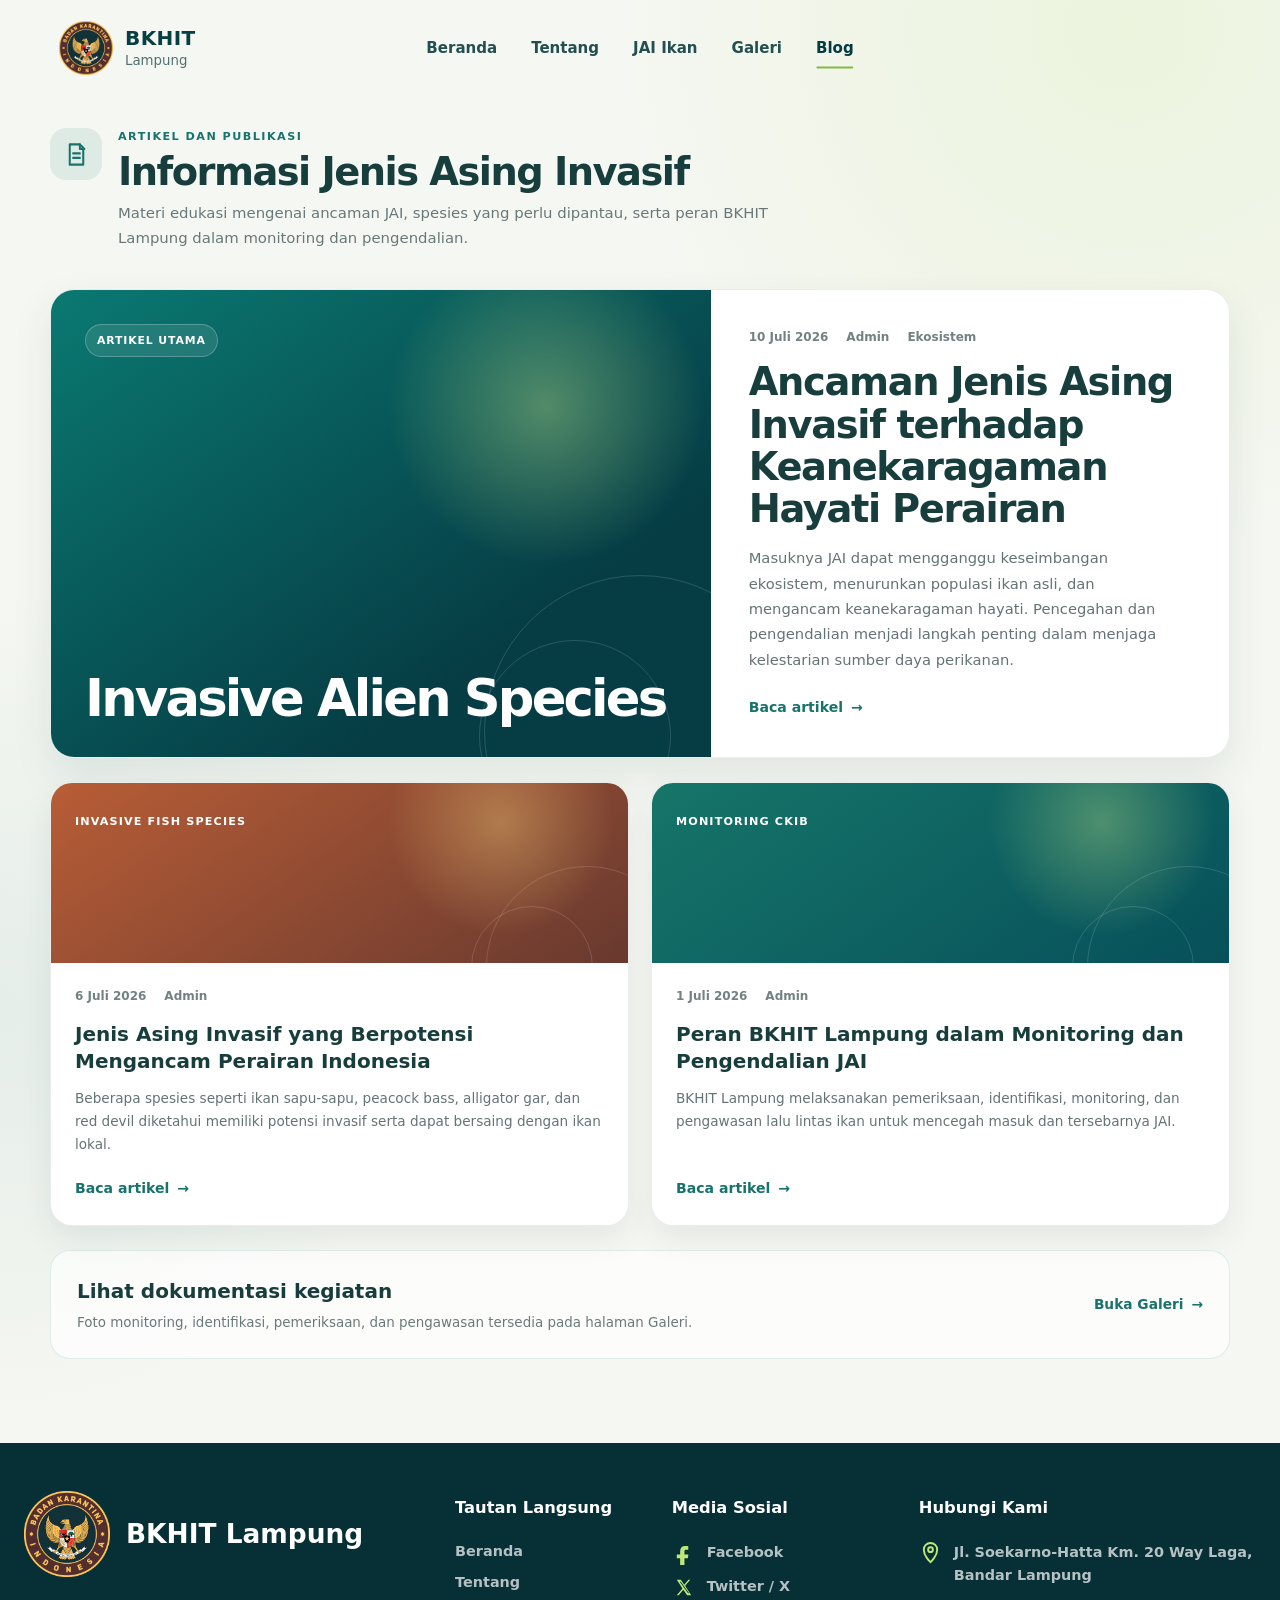
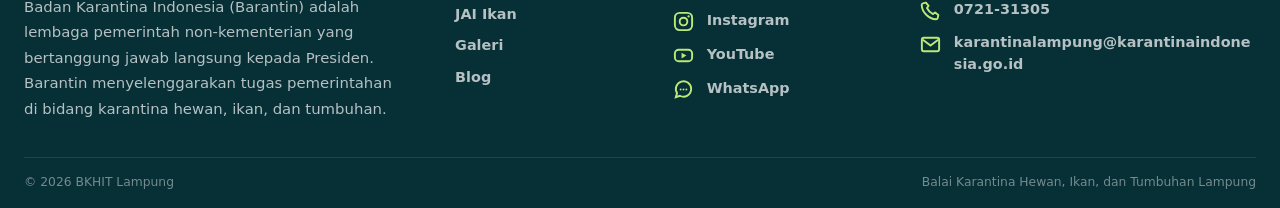
==== commit d8a805f7: "update 80%" ====
--- a/blog.html
+++ b/blog.html
@@ -3,26 +3,261 @@
 <head>
   <meta charset="utf-8">
   <meta name="viewport" content="width=device-width,initial-scale=1">
-  <meta name="description" content="Artikel dan publikasi Jenis Asing Invasif BKHIT Lampung">
+  <meta
+    name="description"
+    content="Artikel dan publikasi Jenis Asing Invasif BKHIT Lampung"
+  >
   <title>Blog JAI | BKHIT Lampung</title>
-  <link rel="icon" href="assets/images/logo-bkhit.png" type="image/svg+xml">
+  <link rel="icon" href="assets/images/logo-bkhit.png" type="image/png">
   <link rel="stylesheet" href="assets/css/style.css">
 </head>
+
 <body data-page="blog">
-<div id="navbar-container"></div>
-<main>
-<section class="page-hero blog-hero"><div class="container narrow reveal"><p class="eyebrow">Artikel dan publikasi</p><h1>Informasi Jenis Asing Invasif</h1><p>Materi edukasi mengenai ancaman JAI, spesies yang perlu dipantau, serta peran BKHIT Lampung dalam monitoring dan pengendalian.</p></div></section>
-<section class="section section-soft"><div class="container"><div class="section-head reveal"><div><p class="section-kicker">Artikel terbaru</p><h2>Ancaman perairan harus dijelaskan dengan bukti dan bahasa yang jelas.</h2></div><p>Tanggal dan nama admin mengikuti materi awal. Sesuaikan kembali saat publikasi.</p></div>
-<div class="blog-grid">
- <article class="blog-card reveal"><div class="blog-cover cover-1"><span>INVASIVE ALIEN SPECIES</span></div><div class="blog-body"><div class="meta"><span>10 Juli 2026</span><span>Admin</span></div><h3>Ancaman Jenis Asing Invasif terhadap Keanekaragaman Hayati Perairan</h3><p>Masuknya JAI dapat mengganggu keseimbangan ekosistem, menurunkan populasi ikan asli, dan mengancam keanekaragaman hayati. Pencegahan dan pengendalian menjadi langkah penting dalam menjaga kelestarian sumber daya perikanan.</p><button class="text-link article-toggle" type="button">Baca ringkasan lengkap →</button><div class="article-extra" hidden><p>Pengawasan harus dilakukan sejak tahap pemasukan media pembawa, dilanjutkan dengan identifikasi, analisis risiko, dan tindakan pengendalian yang proporsional. Edukasi masyarakat dibutuhkan untuk mengurangi pelepasan ikan asing ke perairan umum.</p></div></div></article>
- <article class="blog-card reveal"><div class="blog-cover cover-2"><span>INVASIVE FISH SPECIES</span></div><div class="blog-body"><div class="meta"><span>6 Juli 2026</span><span>Admin</span></div><h3>Jenis Asing Invasif yang Berpotensi Mengancam Perairan Indonesia</h3><p>Beberapa spesies seperti ikan sapu-sapu, peacock bass, alligator gar, dan red devil diketahui memiliki potensi invasif serta dapat bersaing dengan ikan lokal dalam memperoleh makanan dan habitat.</p><button class="text-link article-toggle" type="button">Baca ringkasan lengkap →</button><div class="article-extra" hidden><p>Pengenalan karakter morfologi, habitat, pola makan, dan jalur penyebaran menjadi langkah awal dalam sistem deteksi dini. Data lapangan perlu ditautkan dengan regulasi dan hasil analisis risiko.</p></div></div></article>
- <article class="blog-card reveal"><div class="blog-cover cover-3"><span>MONITORING CKIB</span></div><div class="blog-body"><div class="meta"><span>1 Juli 2026</span><span>Admin</span></div><h3>Peran BKHIT Lampung dalam Monitoring dan Pengendalian JAI</h3><p>BKHIT Lampung melaksanakan pemeriksaan, identifikasi, monitoring, dan pengawasan lalu lintas ikan untuk mencegah masuk dan tersebarnya JAI melalui penerapan biosekuriti dan tindakan karantina.</p><button class="text-link article-toggle" type="button">Baca ringkasan lengkap →</button><div class="article-extra" hidden><p>Pelaksanaan pengawasan membutuhkan koordinasi antarwilayah kerja, dokumentasi yang konsisten, ketertelusuran media pembawa, dan komunikasi risiko kepada pelaku usaha serta masyarakat.</p></div></div></article>
-</div></div></section>
-<section class="section"><div class="container split newsletter"><div class="reveal"><p class="section-kicker">Ruang publikasi</p><h2>Siapkan artikel baru tanpa mengubah struktur utama.</h2></div><div class="reveal"><p>Duplikasi salah satu elemen <code>&lt;article class="blog-card"&gt;</code> di <code>blog.html</code>, lalu ganti judul, tanggal, kategori, dan isi ringkasannya.</p><a class="btn btn-primary" href="galeri.html">Lihat Galeri</a></div></div></section>
-</main>
-<div class="lightbox" data-lightbox hidden><button type="button" aria-label="Tutup gambar" data-lightbox-close>×</button><img alt="Pratinjau dokumentasi" data-lightbox-img><p data-lightbox-caption></p></div>
-<div id="footer-container"></div>
-<script src="assets/js/components.js"></script>
-<script src="assets/js/script.js"></script>
+  <div id="navbar-container"></div>
+
+  <main class="blog-v3">
+    <div class="container">
+      <header class="blog-v3__heading reveal">
+        <span class="blog-v3__heading-icon" aria-hidden="true">
+          <svg viewBox="0 0 24 24">
+            <path d="M6 3h9l3 3v15H6Z"></path>
+            <path d="M15 3v4h4"></path>
+            <path d="M9 11h6"></path>
+            <path d="M9 15h6"></path>
+          </svg>
+        </span>
+
+        <div>
+          <p class="blog-v3__kicker">Artikel dan Publikasi</p>
+          <h1>Informasi Jenis Asing Invasif</h1>
+          <p class="blog-v3__lead">
+            Materi edukasi mengenai ancaman JAI, spesies yang perlu
+            dipantau, serta peran BKHIT Lampung dalam monitoring dan
+            pengendalian.
+          </p>
+        </div>
+      </header>
+
+      <article class="blog-v3__featured reveal">
+        <div class="blog-v3__featured-visual">
+          <span class="blog-v3__featured-label">Artikel Utama</span>
+          <strong>Invasive Alien Species</strong>
+        </div>
+
+        <div class="blog-v3__featured-content">
+          <div class="blog-v3__meta">
+            <span>10 Juli 2026</span>
+            <span>Admin</span>
+            <span>Ekosistem</span>
+          </div>
+
+          <h2>Ancaman Jenis Asing Invasif terhadap Keanekaragaman Hayati Perairan</h2>
+
+          <p>
+            Masuknya JAI dapat mengganggu keseimbangan ekosistem,
+            menurunkan populasi ikan asli, dan mengancam keanekaragaman
+            hayati. Pencegahan dan pengendalian menjadi langkah penting
+            dalam menjaga kelestarian sumber daya perikanan.
+          </p>
+
+          <button
+            class="blog-v3__open"
+            type="button"
+            data-blog-v3-open
+            data-category="Ekosistem"
+            data-date="10 Juli 2026"
+            data-author="Admin"
+            data-title="Ancaman Jenis Asing Invasif terhadap Keanekaragaman Hayati Perairan"
+            data-intro="Masuknya JAI dapat mengganggu keseimbangan ekosistem, menurunkan populasi ikan asli, dan mengancam keanekaragaman hayati. Pencegahan dan pengendalian menjadi langkah penting dalam menjaga kelestarian sumber daya perikanan."
+            data-extra="Pengawasan harus dilakukan sejak tahap pemasukan media pembawa, dilanjutkan dengan identifikasi, analisis risiko, dan tindakan pengendalian yang proporsional. Edukasi masyarakat dibutuhkan untuk mengurangi pelepasan ikan asing ke perairan umum."
+          >
+            Baca artikel <span aria-hidden="true">→</span>
+          </button>
+        </div>
+      </article>
+
+      <div class="blog-v3__grid">
+        <article
+          class="blog-v3__card reveal"
+          role="button"
+          tabindex="0"
+          data-blog-v3-open
+          data-category="Spesies"
+          data-date="6 Juli 2026"
+          data-author="Admin"
+          data-title="Jenis Asing Invasif yang Berpotensi Mengancam Perairan Indonesia"
+          data-intro="Beberapa spesies seperti ikan sapu-sapu, peacock bass, alligator gar, dan red devil diketahui memiliki potensi invasif serta dapat bersaing dengan ikan lokal dalam memperoleh makanan dan habitat."
+          data-extra="Pengenalan karakter morfologi, habitat, pola makan, dan jalur penyebaran menjadi langkah awal dalam sistem deteksi dini. Data lapangan perlu ditautkan dengan regulasi dan hasil analisis risiko."
+        >
+          <div class="blog-v3__cover blog-v3__cover--species">
+            <span>Invasive Fish Species</span>
+          </div>
+
+          <div class="blog-v3__card-content">
+            <div class="blog-v3__meta">
+              <span>6 Juli 2026</span>
+              <span>Admin</span>
+            </div>
+
+            <h2>Jenis Asing Invasif yang Berpotensi Mengancam Perairan Indonesia</h2>
+
+            <p>
+              Beberapa spesies seperti ikan sapu-sapu, peacock bass,
+              alligator gar, dan red devil diketahui memiliki potensi
+              invasif serta dapat bersaing dengan ikan lokal.
+            </p>
+
+            <span class="blog-v3__open">Baca artikel <span aria-hidden="true">→</span></span>
+          </div>
+        </article>
+
+        <article
+          class="blog-v3__card reveal"
+          role="button"
+          tabindex="0"
+          data-blog-v3-open
+          data-category="Monitoring"
+          data-date="1 Juli 2026"
+          data-author="Admin"
+          data-title="Peran BKHIT Lampung dalam Monitoring dan Pengendalian JAI"
+          data-intro="BKHIT Lampung melaksanakan pemeriksaan, identifikasi, monitoring, dan pengawasan lalu lintas ikan untuk mencegah masuk dan tersebarnya JAI melalui penerapan biosekuriti dan tindakan karantina."
+          data-extra="Pelaksanaan pengawasan membutuhkan koordinasi antarwilayah kerja, dokumentasi yang konsisten, ketertelusuran media pembawa, dan komunikasi risiko kepada pelaku usaha serta masyarakat."
+        >
+          <div class="blog-v3__cover blog-v3__cover--monitoring">
+            <span>Monitoring CKIB</span>
+          </div>
+
+          <div class="blog-v3__card-content">
+            <div class="blog-v3__meta">
+              <span>1 Juli 2026</span>
+              <span>Admin</span>
+            </div>
+
+            <h2>Peran BKHIT Lampung dalam Monitoring dan Pengendalian JAI</h2>
+
+            <p>
+              BKHIT Lampung melaksanakan pemeriksaan, identifikasi,
+              monitoring, dan pengawasan lalu lintas ikan untuk mencegah
+              masuk dan tersebarnya JAI.
+            </p>
+
+            <span class="blog-v3__open">Baca artikel <span aria-hidden="true">→</span></span>
+          </div>
+        </article>
+      </div>
+
+      <section class="blog-v3__gallery-link reveal">
+        <div>
+          <h2>Lihat dokumentasi kegiatan</h2>
+          <p>Foto monitoring, identifikasi, pemeriksaan, dan pengawasan tersedia pada halaman Galeri.</p>
+        </div>
+        <a href="galeri.html">Buka Galeri <span aria-hidden="true">→</span></a>
+      </section>
+    </div>
+  </main>
+
+  <div class="blog-v3-modal" data-blog-v3-modal hidden>
+    <div class="blog-v3-modal__backdrop" data-blog-v3-close></div>
+
+    <article
+      class="blog-v3-modal__panel"
+      role="dialog"
+      aria-modal="true"
+      aria-labelledby="blog-v3-modal-title"
+    >
+      <button
+        class="blog-v3-modal__close"
+        type="button"
+        aria-label="Tutup artikel"
+        data-blog-v3-close
+      >×</button>
+
+      <span class="blog-v3-modal__category" data-blog-v3-category></span>
+      <h2 id="blog-v3-modal-title" data-blog-v3-title></h2>
+
+      <div class="blog-v3-modal__meta">
+        <span data-blog-v3-date></span>
+        <span data-blog-v3-author></span>
+      </div>
+
+      <p class="blog-v3-modal__intro" data-blog-v3-intro></p>
+      <p class="blog-v3-modal__extra" data-blog-v3-extra></p>
+    </article>
+  </div>
+
+  <div id="footer-container"></div>
+
+  <script src="assets/js/components.js"></script>
+  <script src="assets/js/script.js"></script>
+
+  <!-- JAVASCRIPT KHUSUS HALAMAN BLOG. SCRIPT.JS TIDAK DIUBAH. -->
+  <script>
+    (() => {
+      const modal = document.querySelector("[data-blog-v3-modal]");
+      const category = document.querySelector("[data-blog-v3-category]");
+      const title = document.querySelector("[data-blog-v3-title]");
+      const date = document.querySelector("[data-blog-v3-date]");
+      const author = document.querySelector("[data-blog-v3-author]");
+      const intro = document.querySelector("[data-blog-v3-intro]");
+      const extra = document.querySelector("[data-blog-v3-extra]");
+      let lastTrigger = null;
+
+      function openModal(trigger) {
+        if (!modal) return;
+
+        if (category) category.textContent = trigger.dataset.category || "Artikel";
+        if (title) title.textContent = trigger.dataset.title || "Artikel";
+        if (date) date.textContent = trigger.dataset.date || "";
+        if (author) author.textContent = trigger.dataset.author || "";
+        if (intro) intro.textContent = trigger.dataset.intro || "";
+        if (extra) extra.textContent = trigger.dataset.extra || "";
+
+        lastTrigger = trigger;
+        modal.hidden = false;
+        document.body.classList.add("blog-v3-modal-open");
+
+        requestAnimationFrame(() => {
+          modal.querySelector(".blog-v3-modal__close")?.focus();
+        });
+      }
+
+      function closeModal() {
+        if (!modal || modal.hidden) return;
+
+        modal.hidden = true;
+        document.body.classList.remove("blog-v3-modal-open");
+        lastTrigger?.focus();
+        lastTrigger = null;
+      }
+
+      document.addEventListener("click", (event) => {
+        const opener = event.target.closest("[data-blog-v3-open]");
+        if (opener) {
+          event.preventDefault();
+          openModal(opener);
+          return;
+        }
+
+        if (event.target.closest("[data-blog-v3-close]")) {
+          event.preventDefault();
+          closeModal();
+        }
+      });
+
+      document.addEventListener("keydown", (event) => {
+        const opener = event.target.closest("[data-blog-v3-open]");
+        if (!opener || opener.tagName === "BUTTON") return;
+
+        if (event.key === "Enter" || event.key === " ") {
+          event.preventDefault();
+          openModal(opener);
+        }
+      });
+
+      window.addEventListener("keydown", (event) => {
+        if (event.key === "Escape") closeModal();
+      });
+    })();
+  </script>
 </body>
 </html>
--- a/assets/css/style.css
+++ b/assets/css/style.css
@@ -2476,4 +2476,1818 @@
   .about-v2__panel-title > span {
     white-space: normal;
   }
+}
+
+/* =========================================================
+   PAGE GALERI V3
+========================================================= */
+
+body[data-page="galeri"] {
+  background: #f4f7f2;
+}
+
+.gallery-v3 {
+  min-height: 100vh;
+  padding: 128px 0 82px;
+
+  color: #173d3c;
+
+  background:
+    radial-gradient(
+      circle at 92% 3%,
+      rgba(192, 229, 128, 0.17),
+      transparent 28%
+    ),
+    radial-gradient(
+      circle at 5% 45%,
+      rgba(23, 115, 107, 0.07),
+      transparent 25%
+    ),
+    #f4f7f2;
+}
+
+
+/* HEADING GALERI */
+
+.gallery-v3__heading {
+  display: flex;
+  max-width: 870px;
+
+  align-items: flex-start;
+  gap: 16px;
+
+  margin-bottom: 34px;
+}
+
+.gallery-v3__heading-icon {
+  display: grid;
+  width: 52px;
+  height: 52px;
+  flex: 0 0 52px;
+
+  place-items: center;
+
+  border-radius: 16px;
+
+  color: #17736b;
+  background: rgba(23, 115, 107, 0.1);
+}
+
+.gallery-v3__heading-icon svg {
+  width: 27px;
+  height: 27px;
+
+  fill: none;
+  stroke: currentColor;
+  stroke-width: 1.8;
+  stroke-linecap: round;
+  stroke-linejoin: round;
+}
+
+.gallery-v3__kicker {
+  margin: 0 0 4px;
+
+  color: #17736b;
+
+  font-size: 0.7rem;
+  font-weight: 850;
+  letter-spacing: 0.13em;
+  text-transform: uppercase;
+}
+
+.gallery-v3__heading h1 {
+  margin: 0;
+
+  color: #173d3c;
+
+  font-size: clamp(1.85rem, 3vw, 2.55rem);
+  line-height: 1.12;
+  letter-spacing: -0.035em;
+}
+
+.gallery-v3__lead {
+  max-width: 710px;
+
+  margin: 8px 0 0;
+
+  color: #687879;
+
+  font-size: 0.92rem;
+  line-height: 1.65;
+}
+
+
+/* GRID GALERI */
+
+.gallery-v3__grid {
+  display: grid;
+
+  grid-template-columns: repeat(3, minmax(0, 1fr));
+  gap: 22px;
+}
+
+
+/* CARD GALERI */
+
+.gallery-v3__card {
+  display: block;
+  overflow: hidden;
+
+  padding: 0;
+
+  border: 1px solid rgba(20, 65, 61, 0.09);
+  border-radius: 20px;
+
+  color: inherit;
+  background: #ffffff;
+
+  font: inherit;
+  text-align: left;
+
+  cursor: pointer;
+
+  box-shadow:
+    0 12px 32px rgba(12, 57, 54, 0.08);
+
+  transition:
+    transform 0.25s ease,
+    box-shadow 0.25s ease;
+}
+
+.gallery-v3__card:hover {
+  transform: translateY(-6px);
+
+  box-shadow:
+    0 22px 45px rgba(12, 57, 54, 0.14);
+}
+
+.gallery-v3__card:focus-visible {
+  outline: 3px solid rgba(23, 115, 107, 0.35);
+  outline-offset: 4px;
+}
+
+.gallery-v3__image {
+  position: relative;
+
+  aspect-ratio: 4 / 3;
+
+  overflow: hidden;
+
+  background:
+    linear-gradient(
+      135deg,
+      #dbe9e3,
+      #bfd8cf
+    );
+}
+
+.gallery-v3__image img {
+  display: block;
+
+  width: 100%;
+  height: 100%;
+
+  object-fit: cover;
+
+  transition: transform 0.45s ease;
+}
+
+.gallery-v3__card:hover .gallery-v3__image img {
+  transform: scale(1.055);
+}
+
+.gallery-v3__category {
+  position: absolute;
+  z-index: 2;
+
+  top: 14px;
+  left: 14px;
+
+  padding: 7px 11px;
+
+  border: 1px solid rgba(255, 255, 255, 0.48);
+  border-radius: 999px;
+
+  color: #ffffff;
+  background: rgba(5, 50, 51, 0.72);
+
+  backdrop-filter: blur(8px);
+
+  font-size: 0.65rem;
+  font-weight: 800;
+  letter-spacing: 0.06em;
+  text-transform: uppercase;
+}
+
+.gallery-v3__content {
+  padding: 20px 21px 22px;
+}
+
+.gallery-v3__content h2 {
+  margin: 0 0 9px;
+
+  color: #173d3c;
+
+  font-size: 1.08rem;
+  line-height: 1.35;
+}
+
+.gallery-v3__content p {
+  display: -webkit-box;
+  overflow: hidden;
+
+  margin: 0;
+
+  color: #697879;
+
+  font-size: 0.82rem;
+  line-height: 1.65;
+
+  -webkit-box-orient: vertical;
+  -webkit-line-clamp: 2;
+}
+
+
+/* POPUP GALERI */
+
+body.gallery-v3-modal-open {
+  overflow: hidden;
+}
+
+.gallery-v3-modal[hidden] {
+  display: none !important;
+}
+
+.gallery-v3-modal {
+  position: fixed;
+  z-index: 6000;
+
+  inset: 0;
+
+  display: grid;
+  place-items: center;
+
+  padding: 22px;
+}
+
+.gallery-v3-modal__backdrop {
+  position: absolute;
+
+  inset: 0;
+
+  background: rgba(3, 27, 29, 0.84);
+
+  backdrop-filter: blur(10px);
+}
+
+.gallery-v3-modal__panel {
+  position: relative;
+  z-index: 1;
+
+  width: min(1080px, 100%);
+  max-height: calc(100vh - 44px);
+
+  overflow-y: auto;
+
+  border: 1px solid rgba(255, 255, 255, 0.22);
+  border-radius: 26px;
+
+  background: #ffffff;
+
+  box-shadow:
+    0 36px 110px rgba(0, 0, 0, 0.46);
+}
+
+.gallery-v3-modal__close {
+  position: absolute;
+  z-index: 3;
+
+  top: 17px;
+  right: 17px;
+
+  display: grid;
+  width: 43px;
+  height: 43px;
+
+  place-items: center;
+
+  border: 0;
+  border-radius: 50%;
+
+  color: #ffffff;
+  background: rgba(6, 55, 57, 0.9);
+
+  font-size: 1.7rem;
+  line-height: 1;
+
+  cursor: pointer;
+}
+
+.gallery-v3-modal__layout {
+  display: grid;
+
+  grid-template-columns:
+    minmax(0, 1.25fr)
+    minmax(330px, 0.75fr);
+
+  min-height: 560px;
+}
+
+.gallery-v3-modal__image {
+  min-height: 560px;
+
+  overflow: hidden;
+
+  border-radius: 25px 0 0 25px;
+
+  background:
+    linear-gradient(
+      135deg,
+      #dbe9e3,
+      #bfd8cf
+    );
+}
+
+.gallery-v3-modal__image img {
+  display: block;
+
+  width: 100%;
+  height: 100%;
+  min-height: 560px;
+
+  object-fit: cover;
+}
+
+.gallery-v3-modal__content {
+  display: flex;
+
+  flex-direction: column;
+  justify-content: center;
+
+  padding: 64px 38px 40px;
+}
+
+.gallery-v3-modal__category {
+  display: inline-flex;
+  align-self: flex-start;
+
+  padding: 7px 11px;
+
+  border-radius: 999px;
+
+  color: #17736b;
+  background: rgba(23, 115, 107, 0.1);
+
+  font-size: 0.67rem;
+  font-weight: 850;
+  letter-spacing: 0.08em;
+  text-transform: uppercase;
+}
+
+.gallery-v3-modal__content h2 {
+  margin: 16px 0 18px;
+
+  color: #173d3c;
+
+  font-size: clamp(1.8rem, 3vw, 2.65rem);
+  line-height: 1.08;
+  letter-spacing: -0.04em;
+}
+
+.gallery-v3-modal__meta {
+  display: grid;
+  gap: 12px;
+
+  margin-bottom: 22px;
+  padding: 17px 0;
+
+  border-top: 1px solid rgba(20, 65, 61, 0.1);
+  border-bottom: 1px solid rgba(20, 65, 61, 0.1);
+}
+
+.gallery-v3-modal__meta div {
+  display: grid;
+
+  grid-template-columns: 78px minmax(0, 1fr);
+  gap: 12px;
+}
+
+.gallery-v3-modal__meta span {
+  color: #8a9695;
+
+  font-size: 0.72rem;
+  font-weight: 750;
+  text-transform: uppercase;
+}
+
+.gallery-v3-modal__meta strong {
+  color: #294e4b;
+
+  font-size: 0.86rem;
+}
+
+.gallery-v3-modal__description {
+  margin: 0;
+
+  color: #617172;
+
+  font-size: 0.9rem;
+  line-height: 1.75;
+}
+
+
+/* RESPONSIVE GALERI */
+
+@media (max-width: 1000px) {
+  .gallery-v3__grid {
+    grid-template-columns: 1fr 1fr;
+  }
+
+  .gallery-v3-modal__layout {
+    grid-template-columns: 1fr;
+  }
+
+  .gallery-v3-modal__image,
+  .gallery-v3-modal__image img {
+    min-height: 400px;
+  }
+
+  .gallery-v3-modal__image {
+    border-radius: 25px 25px 0 0;
+  }
+}
+
+@media (max-width: 650px) {
+  .gallery-v3 {
+    padding: 105px 0 66px;
+  }
+
+  .gallery-v3__heading {
+    gap: 13px;
+  }
+
+  .gallery-v3__heading-icon {
+    width: 46px;
+    height: 46px;
+    flex-basis: 46px;
+  }
+
+  .gallery-v3__heading h1 {
+    font-size: 1.65rem;
+  }
+
+  .gallery-v3__grid {
+    grid-template-columns: 1fr;
+  }
+
+  .gallery-v3-modal {
+    padding: 10px;
+  }
+
+  .gallery-v3-modal__panel {
+    max-height: calc(100vh - 20px);
+
+    border-radius: 20px;
+  }
+
+  .gallery-v3-modal__image,
+  .gallery-v3-modal__image img {
+    min-height: 280px;
+  }
+
+  .gallery-v3-modal__image {
+    border-radius: 19px 19px 0 0;
+  }
+
+  .gallery-v3-modal__content {
+    padding: 32px 23px 27px;
+  }
+}
+
+
+/* =========================================================
+   PAGE BLOG V3
+========================================================= */
+
+body[data-page="blog"] {
+  background: #f5f7f2;
+}
+
+.blog-v3 {
+  min-height: 100vh;
+  padding: 128px 0 84px;
+
+  color: #173d3c;
+
+  background:
+    radial-gradient(
+      circle at 88% 2%,
+      rgba(192, 229, 128, 0.18),
+      transparent 29%
+    ),
+    radial-gradient(
+      circle at 0 70%,
+      rgba(23, 115, 107, 0.07),
+      transparent 26%
+    ),
+    #f5f7f2;
+}
+
+
+/* HEADING BLOG */
+
+.blog-v3__heading {
+  display: flex;
+  max-width: 880px;
+
+  align-items: flex-start;
+  gap: 16px;
+
+  margin-bottom: 38px;
+}
+
+.blog-v3__heading-icon {
+  display: grid;
+  width: 52px;
+  height: 52px;
+  flex: 0 0 52px;
+
+  place-items: center;
+
+  border-radius: 16px;
+
+  color: #17736b;
+  background: rgba(23, 115, 107, 0.1);
+}
+
+.blog-v3__heading-icon svg {
+  width: 27px;
+  height: 27px;
+
+  fill: none;
+  stroke: currentColor;
+  stroke-width: 1.8;
+  stroke-linecap: round;
+  stroke-linejoin: round;
+}
+
+.blog-v3__kicker {
+  margin: 0 0 4px;
+
+  color: #17736b;
+
+  font-size: 0.7rem;
+  font-weight: 850;
+  letter-spacing: 0.13em;
+  text-transform: uppercase;
+}
+
+.blog-v3__heading h1 {
+  margin: 0;
+
+  color: #173d3c;
+
+  font-size: clamp(1.9rem, 3vw, 2.7rem);
+  line-height: 1.12;
+  letter-spacing: -0.04em;
+}
+
+.blog-v3__lead {
+  max-width: 700px;
+
+  margin: 8px 0 0;
+
+  color: #687879;
+
+  font-size: 0.93rem;
+  line-height: 1.65;
+}
+
+
+/* ARTIKEL UTAMA */
+
+.blog-v3__featured {
+  display: grid;
+
+  grid-template-columns:
+    minmax(0, 1.12fr)
+    minmax(320px, 0.88fr);
+
+  overflow: hidden;
+
+  margin-bottom: 24px;
+
+  border: 1px solid rgba(20, 65, 61, 0.09);
+  border-radius: 24px;
+
+  background: #ffffff;
+
+  box-shadow:
+    0 16px 42px rgba(12, 57, 54, 0.09);
+}
+
+.blog-v3__featured-visual {
+  position: relative;
+
+  min-height: 390px;
+
+  padding: 34px;
+
+  overflow: hidden;
+
+  color: #ffffff;
+
+  background:
+    radial-gradient(
+      circle at 75% 25%,
+      rgba(202, 235, 139, 0.38),
+      transparent 26%
+    ),
+    linear-gradient(
+      145deg,
+      #0a7971,
+      #063d45 72%
+    );
+}
+
+.blog-v3__featured-visual::before,
+.blog-v3__featured-visual::after {
+  content: "";
+
+  position: absolute;
+
+  border: 1px solid rgba(255, 255, 255, 0.14);
+  border-radius: 50%;
+}
+
+.blog-v3__featured-visual::before {
+  width: 310px;
+  height: 310px;
+
+  right: -85px;
+  bottom: -130px;
+}
+
+.blog-v3__featured-visual::after {
+  width: 190px;
+  height: 190px;
+
+  right: 40px;
+  bottom: -75px;
+}
+
+.blog-v3__featured-label {
+  position: relative;
+  z-index: 1;
+
+  display: inline-flex;
+
+  padding: 7px 11px;
+
+  border: 1px solid rgba(255, 255, 255, 0.24);
+  border-radius: 999px;
+
+  background: rgba(255, 255, 255, 0.1);
+
+  font-size: 0.68rem;
+  font-weight: 800;
+  letter-spacing: 0.08em;
+  text-transform: uppercase;
+}
+
+.blog-v3__featured-visual strong {
+  position: absolute;
+  z-index: 1;
+
+  right: 34px;
+  bottom: 34px;
+  left: 34px;
+
+  font-size: clamp(2rem, 4vw, 4.3rem);
+  line-height: 0.96;
+  letter-spacing: -0.055em;
+}
+
+.blog-v3__featured-content {
+  display: flex;
+
+  flex-direction: column;
+  justify-content: center;
+
+  padding: 38px;
+}
+
+.blog-v3__meta {
+  display: flex;
+  flex-wrap: wrap;
+  gap: 9px 18px;
+
+  margin-bottom: 14px;
+
+  color: #738180;
+
+  font-size: 0.75rem;
+  font-weight: 700;
+}
+
+.blog-v3__featured-content h2,
+.blog-v3__card h2 {
+  color: #173d3c;
+}
+
+.blog-v3__featured-content h2 {
+  margin: 0 0 15px;
+
+  font-size: clamp(1.7rem, 3vw, 2.55rem);
+  line-height: 1.1;
+  letter-spacing: -0.035em;
+}
+
+.blog-v3__featured-content p,
+.blog-v3__card p {
+  color: #647374;
+}
+
+.blog-v3__featured-content p {
+  margin: 0;
+
+  font-size: 0.92rem;
+  line-height: 1.72;
+}
+
+.blog-v3__open {
+  display: inline-flex;
+
+  align-items: center;
+  gap: 8px;
+  align-self: flex-start;
+
+  margin-top: 24px;
+  padding: 0;
+
+  border: 0;
+
+  color: #17736b;
+  background: transparent;
+
+  font: inherit;
+  font-size: 0.88rem;
+  font-weight: 850;
+
+  cursor: pointer;
+}
+
+
+/* GRID ARTIKEL */
+
+.blog-v3__grid {
+  display: grid;
+
+  grid-template-columns: repeat(2, minmax(0, 1fr));
+  gap: 22px;
+}
+
+.blog-v3__card {
+  display: flex;
+  min-height: 330px;
+
+  flex-direction: column;
+
+  overflow: hidden;
+
+  padding: 0;
+
+  border: 1px solid rgba(20, 65, 61, 0.09);
+  border-radius: 22px;
+
+  color: inherit;
+  background: #ffffff;
+
+  font: inherit;
+  text-align: left;
+
+  cursor: pointer;
+
+  box-shadow:
+    0 12px 32px rgba(12, 57, 54, 0.08);
+
+  transition:
+    transform 0.25s ease,
+    box-shadow 0.25s ease;
+}
+
+.blog-v3__card:hover {
+  transform: translateY(-6px);
+
+  box-shadow:
+    0 22px 45px rgba(12, 57, 54, 0.14);
+}
+
+.blog-v3__card:focus-visible,
+.blog-v3__open:focus-visible {
+  outline: 3px solid rgba(23, 115, 107, 0.35);
+  outline-offset: 4px;
+}
+
+.blog-v3__cover {
+  position: relative;
+
+  min-height: 180px;
+
+  padding: 24px;
+
+  overflow: hidden;
+
+  color: #ffffff;
+}
+
+.blog-v3__cover--species {
+  background:
+    radial-gradient(
+      circle at 78% 22%,
+      rgba(255, 219, 128, 0.35),
+      transparent 24%
+    ),
+    linear-gradient(
+      145deg,
+      #b85d36,
+      #68392f
+    );
+}
+
+.blog-v3__cover--monitoring {
+  background:
+    radial-gradient(
+      circle at 78% 22%,
+      rgba(201, 239, 138, 0.34),
+      transparent 24%
+    ),
+    linear-gradient(
+      145deg,
+      #167569,
+      #07505a
+    );
+}
+
+.blog-v3__cover::before,
+.blog-v3__cover::after {
+  content: "";
+
+  position: absolute;
+
+  border: 1px solid rgba(255, 255, 255, 0.14);
+  border-radius: 50%;
+}
+
+.blog-v3__cover::before {
+  width: 200px;
+  height: 200px;
+
+  right: -60px;
+  bottom: -105px;
+}
+
+.blog-v3__cover::after {
+  width: 120px;
+  height: 120px;
+
+  right: 35px;
+  bottom: -65px;
+}
+
+.blog-v3__cover span {
+  position: relative;
+  z-index: 1;
+
+  font-size: 0.7rem;
+  font-weight: 850;
+  letter-spacing: 0.1em;
+  text-transform: uppercase;
+}
+
+.blog-v3__card-content {
+  display: flex;
+  height: 100%;
+
+  flex-direction: column;
+
+  padding: 24px;
+}
+
+.blog-v3__card h2 {
+  margin: 0 0 12px;
+
+  font-size: 1.25rem;
+  line-height: 1.35;
+}
+
+.blog-v3__card p {
+  display: -webkit-box;
+  overflow: hidden;
+
+  margin: 0;
+
+  font-size: 0.85rem;
+  line-height: 1.68;
+
+  -webkit-box-orient: vertical;
+  -webkit-line-clamp: 3;
+}
+
+.blog-v3__card .blog-v3__open {
+  margin-top: auto;
+  padding-top: 22px;
+}
+
+
+/* LINK GALERI DI BLOG */
+
+.blog-v3__gallery-link {
+  display: flex;
+
+  align-items: center;
+  justify-content: space-between;
+  gap: 24px;
+
+  margin-top: 24px;
+  padding: 24px 26px;
+
+  border: 1px solid rgba(23, 115, 107, 0.12);
+  border-radius: 20px;
+
+  background: rgba(255, 255, 255, 0.7);
+}
+
+.blog-v3__gallery-link h2 {
+  margin: 0 0 4px;
+
+  color: #173d3c;
+
+  font-size: 1.25rem;
+}
+
+.blog-v3__gallery-link p {
+  margin: 0;
+
+  color: #6b7979;
+
+  font-size: 0.84rem;
+}
+
+.blog-v3__gallery-link a {
+  display: inline-flex;
+  flex: 0 0 auto;
+
+  align-items: center;
+  gap: 8px;
+
+  color: #17736b;
+
+  font-size: 0.86rem;
+  font-weight: 850;
+}
+
+
+/* POPUP BLOG */
+
+body.blog-v3-modal-open {
+  overflow: hidden;
+}
+
+.blog-v3-modal[hidden] {
+  display: none !important;
+}
+
+.blog-v3-modal {
+  position: fixed;
+  z-index: 6000;
+
+  inset: 0;
+
+  display: grid;
+  place-items: center;
+
+  padding: 22px;
+}
+
+.blog-v3-modal__backdrop {
+  position: absolute;
+
+  inset: 0;
+
+  background: rgba(3, 27, 29, 0.84);
+
+  backdrop-filter: blur(10px);
+}
+
+.blog-v3-modal__panel {
+  position: relative;
+  z-index: 1;
+
+  width: min(820px, 100%);
+  max-height: calc(100vh - 44px);
+
+  overflow-y: auto;
+
+  padding: 42px;
+
+  border: 1px solid rgba(255, 255, 255, 0.2);
+  border-radius: 26px;
+
+  background: #ffffff;
+
+  box-shadow:
+    0 36px 110px rgba(0, 0, 0, 0.46);
+}
+
+.blog-v3-modal__close {
+  position: sticky;
+  z-index: 2;
+
+  top: 0;
+  float: right;
+
+  display: grid;
+  width: 43px;
+  height: 43px;
+
+  margin: -10px -10px 8px 18px;
+
+  place-items: center;
+
+  border: 0;
+  border-radius: 50%;
+
+  color: #ffffff;
+  background: #176f68;
+
+  font-size: 1.7rem;
+  line-height: 1;
+
+  cursor: pointer;
+}
+
+.blog-v3-modal__category {
+  display: inline-flex;
+
+  padding: 7px 11px;
+
+  border-radius: 999px;
+
+  color: #17736b;
+  background: rgba(23, 115, 107, 0.1);
+
+  font-size: 0.67rem;
+  font-weight: 850;
+  letter-spacing: 0.08em;
+  text-transform: uppercase;
+}
+
+.blog-v3-modal__panel h2 {
+  margin: 16px 0 12px;
+
+  color: #173d3c;
+
+  font-size: clamp(1.9rem, 4vw, 3rem);
+  line-height: 1.08;
+  letter-spacing: -0.04em;
+}
+
+.blog-v3-modal__meta {
+  display: flex;
+  flex-wrap: wrap;
+  gap: 10px 20px;
+
+  margin-bottom: 22px;
+  padding-bottom: 18px;
+
+  border-bottom: 1px solid rgba(20, 65, 61, 0.1);
+
+  color: #778584;
+
+  font-size: 0.78rem;
+  font-weight: 700;
+}
+
+.blog-v3-modal__intro,
+.blog-v3-modal__extra {
+  color: #617172;
+
+  font-size: 0.94rem;
+  line-height: 1.78;
+}
+
+.blog-v3-modal__intro {
+  margin: 0 0 18px;
+
+  font-weight: 650;
+}
+
+.blog-v3-modal__extra {
+  margin: 0;
+}
+
+
+/* RESPONSIVE BLOG */
+
+@media (max-width: 850px) {
+  .blog-v3__featured {
+    grid-template-columns: 1fr;
+  }
+
+  .blog-v3__featured-visual {
+    min-height: 300px;
+  }
+}
+
+@media (max-width: 650px) {
+  .blog-v3 {
+    padding: 105px 0 66px;
+  }
+
+  .blog-v3__heading {
+    gap: 13px;
+  }
+
+  .blog-v3__heading-icon {
+    width: 46px;
+    height: 46px;
+    flex-basis: 46px;
+  }
+
+  .blog-v3__heading h1 {
+    font-size: 1.7rem;
+  }
+
+  .blog-v3__featured-content {
+    padding: 25px;
+  }
+
+  .blog-v3__grid {
+    grid-template-columns: 1fr;
+  }
+
+  .blog-v3__gallery-link {
+    align-items: flex-start;
+    flex-direction: column;
+  }
+
+  .blog-v3-modal {
+    padding: 10px;
+  }
+
+  .blog-v3-modal__panel {
+    max-height: calc(100vh - 20px);
+
+    padding: 24px;
+
+    border-radius: 20px;
+  }
+}
+
+.jai-detail-modal__info-grid--zones {
+  grid-template-columns: repeat(2, minmax(0, 1fr));
+}
+
+@media (max-width: 650px) {
+  .jai-detail-modal__info-grid--zones {
+    grid-template-columns: 1fr;
+  }
+}
+
+/* =========================================================
+   REVISI FINAL POPUP JAI: DETAIL RINGKAS + FOTO ZONA
+========================================================= */
+
+/* Tombol X benar-benar di tengah */
+.jai-detail-modal__close {
+  position: sticky;
+  z-index: 10;
+  top: 0;
+  float: right;
+  display: flex !important;
+  align-items: center !important;
+  justify-content: center !important;
+  width: 46px;
+  height: 46px;
+  padding: 0 !important;
+  border: 0;
+  border-radius: 50%;
+  color: transparent !important;
+  background: #16837c;
+  font-size: 0 !important;
+  line-height: 0 !important;
+  cursor: pointer;
+  transition: transform 0.2s ease, background 0.2s ease;
+}
+
+.jai-detail-modal__close::before,
+.jai-detail-modal__close::after {
+  content: "";
+  position: absolute;
+  top: 50%;
+  left: 50%;
+  width: 19px;
+  height: 2.5px;
+  border-radius: 999px;
+  background: #ffffff;
+  transform-origin: center;
+}
+
+.jai-detail-modal__close::before {
+  transform: translate(-50%, -50%) rotate(45deg);
+}
+
+.jai-detail-modal__close::after {
+  transform: translate(-50%, -50%) rotate(-45deg);
+}
+
+.jai-detail-modal__close:hover {
+  background: #0d665f;
+  transform: scale(1.06);
+}
+
+/* Kartu ikan ringkas; detail baru terbuka saat diklik */
+.jai-detail-modal__species-grid {
+  align-items: start;
+}
+
+.jai-species-card {
+  height: auto !important;
+  overflow: hidden;
+}
+
+.jai-species-card__image {
+  display: block;
+  width: 100%;
+  height: 210px;
+  min-height: 210px;
+  overflow: hidden;
+  background: #dbe9e3 !important;
+}
+
+.jai-species-card__image img {
+  display: block;
+  width: 100%;
+  height: 100%;
+  object-fit: cover;
+  object-position: center;
+  transition: transform 0.35s ease;
+}
+
+.jai-species-card:hover .jai-species-card__image img {
+  transform: scale(1.045);
+}
+
+.jai-species-card__body {
+  display: flex;
+  height: auto;
+  flex-direction: column;
+  padding: 20px;
+}
+
+.jai-species-card__body > span {
+  align-self: flex-start;
+  padding: 6px 11px;
+  border-radius: 999px;
+  color: #08786f;
+  background: #e8f3f1;
+  font-size: 0.68rem;
+  font-weight: 850;
+  letter-spacing: 0.08em;
+  text-transform: uppercase;
+}
+
+.jai-species-card__body h3 {
+  margin: 15px 0 2px;
+  color: #073d3d;
+  font-size: 1.25rem;
+  line-height: 1.2;
+}
+
+.jai-species-card__body em {
+  display: block;
+  color: #748385;
+  font-size: 0.82rem;
+}
+
+.jai-species-card__summary {
+  margin: 15px 0 0 !important;
+  color: #526b6c !important;
+  font-size: 0.84rem !important;
+  line-height: 1.65 !important;
+}
+
+.jai-species-card__detail {
+  width: 100%;
+  margin-top: 17px;
+  border-top: 1px solid rgba(16, 42, 42, 0.12);
+}
+
+.jai-species-card__detail summary {
+  display: flex;
+  min-height: 44px;
+  align-items: center;
+  justify-content: space-between;
+  gap: 14px;
+  padding-top: 11px;
+  color: #08786f;
+  font-size: 0.78rem;
+  font-weight: 850;
+  letter-spacing: 0.04em;
+  list-style: none;
+  cursor: pointer;
+  user-select: none;
+}
+
+.jai-species-card__detail summary::-webkit-details-marker {
+  display: none;
+}
+
+.jai-species-card__detail-arrow {
+  display: grid;
+  width: 28px;
+  height: 28px;
+  flex: 0 0 28px;
+  place-items: center;
+  border-radius: 50%;
+  color: #ffffff;
+  background: #14857d;
+  font-size: 1.08rem;
+  font-weight: 500;
+  line-height: 1;
+  transition: transform 0.25s ease;
+}
+
+.jai-species-card__detail[open] .jai-species-card__detail-arrow {
+  transform: rotate(45deg);
+}
+
+.jai-species-card__facts {
+  display: grid;
+  gap: 12px;
+  margin: 3px 0 0;
+  padding: 14px 0 2px;
+  border-top: 1px solid rgba(16, 42, 42, 0.08);
+  animation: jaiDetailOpen 0.24s ease;
+}
+
+.jai-species-card__facts > div {
+  display: grid;
+  gap: 3px;
+}
+
+.jai-species-card__facts dt {
+  color: #08786f;
+  font-size: 0.67rem;
+  font-weight: 850;
+  letter-spacing: 0.07em;
+  text-transform: uppercase;
+}
+
+.jai-species-card__facts dd {
+  margin: 0;
+  color: #617172;
+  font-size: 0.78rem;
+  line-height: 1.58;
+}
+
+@keyframes jaiDetailOpen {
+  from {
+    opacity: 0;
+    transform: translateY(-6px);
+  }
+  to {
+    opacity: 1;
+    transform: translateY(0);
+  }
+}
+
+/* Kartu Zona Pengawasan memakai foto JPG */
+.jai-detail-modal__info-grid--zones {
+  grid-template-columns: repeat(2, minmax(0, 1fr));
+  align-items: start;
+}
+
+.jai-detail-modal__info-grid--zones .jai-zone-card {
+  overflow: hidden;
+  padding: 0;
+  border: 1px solid rgba(16, 42, 42, 0.12);
+  border-radius: 20px;
+  background: #ffffff;
+}
+
+.jai-zone-card__image {
+  width: 100%;
+  height: 220px;
+  overflow: hidden;
+  background: #dce9e5;
+}
+
+.jai-zone-card__image img {
+  display: block;
+  width: 100%;
+  height: 100%;
+  object-fit: cover;
+  object-position: center;
+  transition: transform 0.35s ease;
+}
+
+.jai-zone-card:hover .jai-zone-card__image img {
+  transform: scale(1.045);
+}
+
+.jai-zone-card__body {
+  padding: 24px;
+}
+
+.jai-zone-card__body .jai-detail-modal__info-icon {
+  margin-bottom: 20px;
+}
+
+.jai-zone-card__body h3 {
+  margin: 0 0 9px;
+}
+
+.jai-zone-card__body p {
+  margin: 0;
+}
+
+@media (max-width: 700px) {
+  .jai-detail-modal__info-grid--zones {
+    grid-template-columns: 1fr;
+  }
+
+  .jai-species-card__image,
+  .jai-zone-card__image {
+    height: 190px;
+    min-height: 190px;
+  }
+}
+
+/* RASIO SERAGAM FOTO KARTU GALERI */
+
+.gallery-v3__image {
+  position: relative;
+  width: 100%;
+  aspect-ratio: 4 / 3;
+  overflow: hidden;
+  background: #dce9e5;
+}
+
+.gallery-v3__image img {
+  display: block;
+  width: 100%;
+  height: 100%;
+  object-fit: cover;
+  object-position: center;
+}
+
+.gallery-v3__image {
+  aspect-ratio: 4 / 3;
+  overflow: hidden;
+}
+
+.gallery-v3__image img {
+  width: 100%;
+  height: 100%;
+  object-fit: cover;
+}
+
+/* =========================================================
+   NAVBAR GALERI & BLOG
+   TERLIHAT TRANSPARAN DI ATAS, GELAP SETELAH SCROLL
+========================================================= */
+
+body[data-page="galeri"] .site-header,
+body[data-page="blog"] .site-header {
+  opacity: 1;
+  visibility: visible;
+  pointer-events: auto;
+  transform: translateY(0);
+
+  transition:
+    background 0.3s ease,
+    padding 0.3s ease,
+    transform 0.3s ease,
+    box-shadow 0.3s ease;
+}
+
+/* POSISI PALING ATAS */
+body[data-page="galeri"] .site-header:not(.scrolled),
+body[data-page="blog"] .site-header:not(.scrolled) {
+  background: transparent;
+  box-shadow: none;
+}
+
+/* KOTAK NAVBAR TRANSPARAN */
+body[data-page="galeri"] .site-header:not(.scrolled) .nav-wrap,
+body[data-page="blog"] .site-header:not(.scrolled) .nav-wrap {
+  border-color: transparent;
+  background: transparent;
+  box-shadow: none;
+  backdrop-filter: none;
+  -webkit-backdrop-filter: none;
+}
+
+/* TEKS LOGO SAAT DI ATAS */
+body[data-page="galeri"] .site-header:not(.scrolled) .brand strong,
+body[data-page="galeri"] .site-header:not(.scrolled) .navbar-brand strong,
+body[data-page="blog"] .site-header:not(.scrolled) .brand strong,
+body[data-page="blog"] .site-header:not(.scrolled) .navbar-brand strong {
+  color: #073f42;
+}
+
+body[data-page="galeri"] .site-header:not(.scrolled) .brand small,
+body[data-page="galeri"] .site-header:not(.scrolled) .navbar-brand small,
+body[data-page="blog"] .site-header:not(.scrolled) .brand small,
+body[data-page="blog"] .site-header:not(.scrolled) .navbar-brand small {
+  color: #527071;
+}
+
+/* LINK MENU SAAT DI ATAS */
+body[data-page="galeri"] .site-header:not(.scrolled) .nav-link,
+body[data-page="blog"] .site-header:not(.scrolled) .nav-link {
+  color: #244f50;
+}
+
+body[data-page="galeri"] .site-header:not(.scrolled) .nav-link:hover,
+body[data-page="galeri"] .site-header:not(.scrolled) .nav-link.active,
+body[data-page="blog"] .site-header:not(.scrolled) .nav-link:hover,
+body[data-page="blog"] .site-header:not(.scrolled) .nav-link.active {
+  color: #063b42;
+}
+
+/* GARIS MENU AKTIF */
+body[data-page="galeri"] .site-header:not(.scrolled) .nav-link::after,
+body[data-page="blog"] .site-header:not(.scrolled) .nav-link::after {
+  background: #86b944;
+}
+
+/* TOMBOL HAMBURGER SAAT DI ATAS */
+body[data-page="galeri"] .site-header:not(.scrolled) .nav-toggle span,
+body[data-page="blog"] .site-header:not(.scrolled) .nav-toggle span {
+  background: #073f42;
+}
+
+/* SETELAH DISCROLL */
+body[data-page="galeri"] .site-header.scrolled .nav-wrap,
+body[data-page="blog"] .site-header.scrolled .nav-wrap {
+  border-color: rgba(255, 255, 255, 0.16);
+  background: rgba(4, 37, 42, 0.92);
+
+  backdrop-filter: blur(18px);
+  -webkit-backdrop-filter: blur(18px);
+
+  box-shadow: 0 14px 40px rgba(0, 0, 0, 0.22);
+}
+
+/* TEKS KEMBALI PUTIH SETELAH SCROLL */
+body[data-page="galeri"] .site-header.scrolled .brand strong,
+body[data-page="galeri"] .site-header.scrolled .navbar-brand strong,
+body[data-page="galeri"] .site-header.scrolled .nav-link,
+body[data-page="blog"] .site-header.scrolled .brand strong,
+body[data-page="blog"] .site-header.scrolled .navbar-brand strong,
+body[data-page="blog"] .site-header.scrolled .nav-link {
+  color: #ffffff;
+}
+
+body[data-page="galeri"] .site-header.scrolled .brand small,
+body[data-page="galeri"] .site-header.scrolled .navbar-brand small,
+body[data-page="blog"] .site-header.scrolled .brand small,
+body[data-page="blog"] .site-header.scrolled .navbar-brand small {
+  color: rgba(255, 255, 255, 0.72);
+}
+
+body[data-page="galeri"] .site-header.scrolled .nav-toggle span,
+body[data-page="blog"] .site-header.scrolled .nav-toggle span {
+  background: #ffffff;
+}
+
+/* =========================================================
+   FIX FINAL POPUP GALERI
+   - frame foto selalu landscape
+   - popup tidak terlalu lebar
+   - tombol X benar-benar center
+========================================================= */
+
+.gallery-v3-modal__panel {
+  width: min(980px, calc(100vw - 44px)) !important;
+  max-height: calc(100vh - 44px);
+
+  overflow: hidden !important;
+
+  border-radius: 25px;
+}
+
+.gallery-v3-modal__layout {
+  display: grid;
+
+  grid-template-columns:
+    minmax(0, 2fr)
+    minmax(300px, 1fr) !important;
+
+  min-height: 0 !important;
+
+  align-items: stretch;
+}
+
+/* FRAME FOTO LANDSCAPE 4:3 */
+
+.gallery-v3-modal__image {
+  width: 100%;
+
+  min-width: 0;
+  min-height: 0 !important;
+
+  aspect-ratio: 4 / 3;
+
+  overflow: hidden;
+
+  border-radius: 24px 0 0 24px;
+
+  background:
+    linear-gradient(
+      135deg,
+      #dbe9e3,
+      #bfd8cf
+    );
+}
+
+.gallery-v3-modal__image img {
+  display: block;
+
+  width: 100%;
+  height: 100%;
+
+  min-width: 0;
+  min-height: 0 !important;
+
+  object-fit: cover;
+  object-position: center center;
+}
+
+/* BAGIAN INFORMASI */
+
+.gallery-v3-modal__content {
+  display: flex;
+
+  min-width: 0;
+
+  flex-direction: column;
+  justify-content: center;
+
+  overflow-y: auto;
+
+  padding: 52px 34px 34px;
+}
+
+/* TOMBOL TUTUP */
+
+.gallery-v3-modal__close {
+  position: absolute;
+  z-index: 10;
+
+  top: 18px;
+  right: 18px;
+
+  display: flex !important;
+
+  width: 48px;
+  height: 48px;
+
+  align-items: center !important;
+  justify-content: center !important;
+
+  padding: 0 !important;
+
+  border: 0;
+  border-radius: 50%;
+
+  color: #ffffff;
+  background: #176f6b;
+
+  cursor: pointer;
+
+  transition:
+    background 0.2s ease,
+    transform 0.2s ease;
+}
+
+.gallery-v3-modal__close span {
+  position: relative;
+
+  display: block;
+
+  width: 20px;
+  height: 20px;
+}
+
+.gallery-v3-modal__close span::before,
+.gallery-v3-modal__close span::after {
+  content: "";
+
+  position: absolute;
+
+  top: 50%;
+  left: 50%;
+
+  width: 20px;
+  height: 2.5px;
+
+  border-radius: 999px;
+
+  background: #ffffff;
+
+  transform-origin: center;
+}
+
+.gallery-v3-modal__close span::before {
+  transform:
+    translate(-50%, -50%)
+    rotate(45deg);
+}
+
+.gallery-v3-modal__close span::after {
+  transform:
+    translate(-50%, -50%)
+    rotate(-45deg);
+}
+
+.gallery-v3-modal__close:hover {
+  background: #0d5d59;
+  transform: scale(1.06);
+}
+
+.gallery-v3-modal__close:active {
+  transform: scale(0.95);
+}
+
+/* TABLET DAN HP */
+
+@media (max-width: 860px) {
+  .gallery-v3-modal {
+    padding: 14px;
+  }
+
+  .gallery-v3-modal__panel {
+    width: min(680px, 100%) !important;
+    max-height: calc(100vh - 28px);
+
+    overflow-y: auto !important;
+
+    border-radius: 21px;
+  }
+
+  .gallery-v3-modal__layout {
+    grid-template-columns: 1fr !important;
+  }
+
+  .gallery-v3-modal__image {
+    min-height: 0 !important;
+
+    aspect-ratio: 16 / 9;
+
+    border-radius: 20px 20px 0 0;
+  }
+
+  .gallery-v3-modal__image img {
+    min-height: 0 !important;
+  }
+
+  .gallery-v3-modal__content {
+    padding: 34px 25px 28px;
+  }
+
+  .gallery-v3-modal__close {
+    top: 14px;
+    right: 14px;
+
+    width: 44px;
+    height: 44px;
+  }
+
+  .gallery-v3-modal__close span {
+    width: 18px;
+    height: 18px;
+  }
+
+  .gallery-v3-modal__close span::before,
+  .gallery-v3-modal__close span::after {
+    width: 18px;
+  }
+}
+
+@media (max-width: 500px) {
+  .gallery-v3-modal {
+    padding: 8px;
+  }
+
+  .gallery-v3-modal__panel {
+    max-height: calc(100vh - 16px);
+  }
+
+  .gallery-v3-modal__content {
+    padding: 29px 20px 24px;
+  }
 }
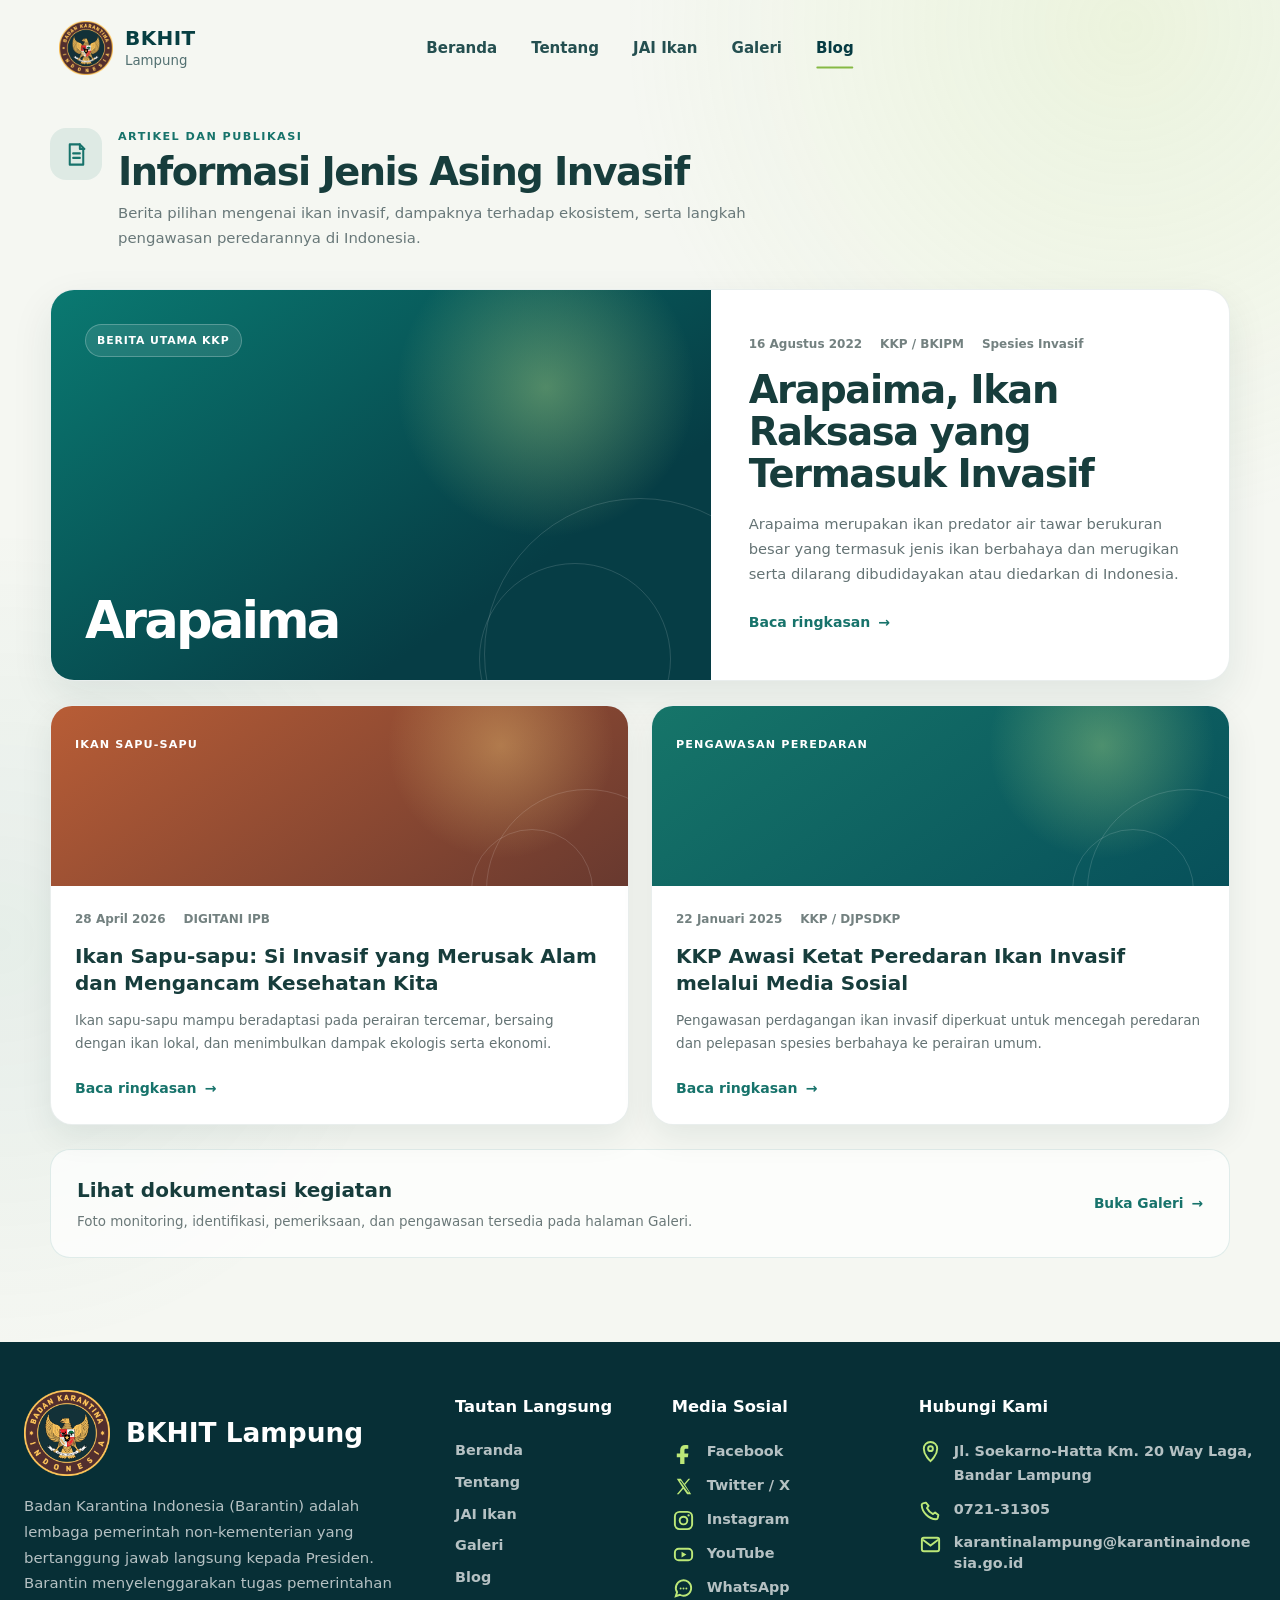
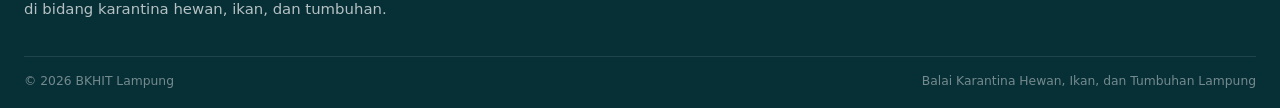
==== commit e0b02324: "v1" ====
--- a/blog.html
+++ b/blog.html
@@ -10,6 +10,529 @@
   <title>Blog JAI | BKHIT Lampung</title>
   <link rel="icon" href="assets/images/logo-bkhit.png" type="image/png">
   <link rel="stylesheet" href="assets/css/style.css">
+
+  <!-- CSS KHUSUS HALAMAN BLOG. STYLE.CSS TIDAK DIUBAH. -->
+  <style>
+    body[data-page="blog"] {
+      background: #f5f7f2;
+    }
+
+    .blog-v3 {
+      min-height: 100vh;
+      padding: 128px 0 84px;
+      color: #173d3c;
+      background:
+        radial-gradient(circle at 88% 2%, rgba(192, 229, 128, .18), transparent 29%),
+        radial-gradient(circle at 0 70%, rgba(23, 115, 107, .07), transparent 26%),
+        #f5f7f2;
+    }
+
+    .blog-v3__heading {
+      display: flex;
+      max-width: 880px;
+      align-items: flex-start;
+      gap: 16px;
+      margin-bottom: 38px;
+    }
+
+    .blog-v3__heading-icon {
+      display: grid;
+      width: 52px;
+      height: 52px;
+      flex: 0 0 52px;
+      place-items: center;
+      border-radius: 16px;
+      color: #17736b;
+      background: rgba(23, 115, 107, .1);
+    }
+
+    .blog-v3__heading-icon svg {
+      width: 27px;
+      height: 27px;
+      fill: none;
+      stroke: currentColor;
+      stroke-width: 1.8;
+      stroke-linecap: round;
+      stroke-linejoin: round;
+    }
+
+    .blog-v3__kicker {
+      margin: 0 0 4px;
+      color: #17736b;
+      font-size: .7rem;
+      font-weight: 850;
+      letter-spacing: .13em;
+      text-transform: uppercase;
+    }
+
+    .blog-v3__heading h1 {
+      margin: 0;
+      color: #173d3c;
+      font-size: clamp(1.9rem, 3vw, 2.7rem);
+      line-height: 1.12;
+      letter-spacing: -.04em;
+    }
+
+    .blog-v3__lead {
+      max-width: 700px;
+      margin: 8px 0 0;
+      color: #687879;
+      font-size: .93rem;
+      line-height: 1.65;
+    }
+
+    .blog-v3__featured {
+      display: grid;
+      grid-template-columns: minmax(0, 1.12fr) minmax(320px, .88fr);
+      overflow: hidden;
+      margin-bottom: 24px;
+      border: 1px solid rgba(20, 65, 61, .09);
+      border-radius: 24px;
+      background: #fff;
+      box-shadow: 0 16px 42px rgba(12, 57, 54, .09);
+    }
+
+    .blog-v3__featured-visual {
+      position: relative;
+      min-height: 390px;
+      padding: 34px;
+      overflow: hidden;
+      color: #fff;
+      background:
+        radial-gradient(circle at 75% 25%, rgba(202, 235, 139, .38), transparent 26%),
+        linear-gradient(145deg, #0a7971, #063d45 72%);
+    }
+
+    .blog-v3__featured-visual::before,
+    .blog-v3__featured-visual::after {
+      content: "";
+      position: absolute;
+      border: 1px solid rgba(255, 255, 255, .14);
+      border-radius: 50%;
+    }
+
+    .blog-v3__featured-visual::before {
+      width: 310px;
+      height: 310px;
+      right: -85px;
+      bottom: -130px;
+    }
+
+    .blog-v3__featured-visual::after {
+      width: 190px;
+      height: 190px;
+      right: 40px;
+      bottom: -75px;
+    }
+
+    .blog-v3__featured-label {
+      position: relative;
+      z-index: 1;
+      display: inline-flex;
+      padding: 7px 11px;
+      border: 1px solid rgba(255, 255, 255, .24);
+      border-radius: 999px;
+      background: rgba(255, 255, 255, .1);
+      font-size: .68rem;
+      font-weight: 800;
+      letter-spacing: .08em;
+      text-transform: uppercase;
+    }
+
+    .blog-v3__featured-visual strong {
+      position: absolute;
+      z-index: 1;
+      left: 34px;
+      right: 34px;
+      bottom: 34px;
+      font-size: clamp(2rem, 4vw, 4.3rem);
+      line-height: .96;
+      letter-spacing: -.055em;
+    }
+
+    .blog-v3__featured-content {
+      display: flex;
+      flex-direction: column;
+      justify-content: center;
+      padding: 38px;
+    }
+
+    .blog-v3__meta {
+      display: flex;
+      flex-wrap: wrap;
+      gap: 9px 18px;
+      margin-bottom: 14px;
+      color: #738180;
+      font-size: .75rem;
+      font-weight: 700;
+    }
+
+    .blog-v3__featured-content h2,
+    .blog-v3__card h2 {
+      color: #173d3c;
+    }
+
+    .blog-v3__featured-content h2 {
+      margin: 0 0 15px;
+      font-size: clamp(1.7rem, 3vw, 2.55rem);
+      line-height: 1.1;
+      letter-spacing: -.035em;
+    }
+
+    .blog-v3__featured-content p,
+    .blog-v3__card p {
+      color: #647374;
+    }
+
+    .blog-v3__featured-content p {
+      margin: 0;
+      font-size: .92rem;
+      line-height: 1.72;
+    }
+
+    .blog-v3__open {
+      display: inline-flex;
+      align-items: center;
+      gap: 8px;
+      align-self: flex-start;
+      margin-top: 24px;
+      padding: 0;
+      border: 0;
+      color: #17736b;
+      background: transparent;
+      font: inherit;
+      font-size: .88rem;
+      font-weight: 850;
+      cursor: pointer;
+    }
+
+    .blog-v3__grid {
+      display: grid;
+      grid-template-columns: repeat(2, minmax(0, 1fr));
+      gap: 22px;
+    }
+
+    .blog-v3__card {
+      display: flex;
+      min-height: 330px;
+      flex-direction: column;
+      overflow: hidden;
+      padding: 0;
+      border: 1px solid rgba(20, 65, 61, .09);
+      border-radius: 22px;
+      color: inherit;
+      background: #fff;
+      font: inherit;
+      text-align: left;
+      cursor: pointer;
+      box-shadow: 0 12px 32px rgba(12, 57, 54, .08);
+      transition: transform .25s ease, box-shadow .25s ease;
+    }
+
+    .blog-v3__card:hover {
+      transform: translateY(-6px);
+      box-shadow: 0 22px 45px rgba(12, 57, 54, .14);
+    }
+
+    .blog-v3__card:focus-visible,
+    .blog-v3__open:focus-visible {
+      outline: 3px solid rgba(23, 115, 107, .35);
+      outline-offset: 4px;
+    }
+
+    .blog-v3__cover {
+      position: relative;
+      min-height: 180px;
+      padding: 24px;
+      overflow: hidden;
+      color: #fff;
+    }
+
+    .blog-v3__cover--species {
+      background:
+        radial-gradient(circle at 78% 22%, rgba(255, 219, 128, .35), transparent 24%),
+        linear-gradient(145deg, #b85d36, #68392f);
+    }
+
+    .blog-v3__cover--monitoring {
+      background:
+        radial-gradient(circle at 78% 22%, rgba(201, 239, 138, .34), transparent 24%),
+        linear-gradient(145deg, #167569, #07505a);
+    }
+
+    .blog-v3__cover::before,
+    .blog-v3__cover::after {
+      content: "";
+      position: absolute;
+      border: 1px solid rgba(255, 255, 255, .14);
+      border-radius: 50%;
+    }
+
+    .blog-v3__cover::before {
+      width: 200px;
+      height: 200px;
+      right: -60px;
+      bottom: -105px;
+    }
+
+    .blog-v3__cover::after {
+      width: 120px;
+      height: 120px;
+      right: 35px;
+      bottom: -65px;
+    }
+
+    .blog-v3__cover span {
+      position: relative;
+      z-index: 1;
+      font-size: .7rem;
+      font-weight: 850;
+      letter-spacing: .1em;
+      text-transform: uppercase;
+    }
+
+    .blog-v3__card-content {
+      display: flex;
+      height: 100%;
+      flex-direction: column;
+      padding: 24px;
+    }
+
+    .blog-v3__card h2 {
+      margin: 0 0 12px;
+      font-size: 1.25rem;
+      line-height: 1.35;
+    }
+
+    .blog-v3__card p {
+      display: -webkit-box;
+      overflow: hidden;
+      margin: 0;
+      font-size: .85rem;
+      line-height: 1.68;
+      -webkit-box-orient: vertical;
+      -webkit-line-clamp: 3;
+    }
+
+    .blog-v3__card .blog-v3__open {
+      margin-top: auto;
+      padding-top: 22px;
+    }
+
+    .blog-v3__gallery-link {
+      display: flex;
+      align-items: center;
+      justify-content: space-between;
+      gap: 24px;
+      margin-top: 24px;
+      padding: 24px 26px;
+      border: 1px solid rgba(23, 115, 107, .12);
+      border-radius: 20px;
+      background: rgba(255, 255, 255, .7);
+    }
+
+    .blog-v3__gallery-link h2 {
+      margin: 0 0 4px;
+      color: #173d3c;
+      font-size: 1.25rem;
+    }
+
+    .blog-v3__gallery-link p {
+      margin: 0;
+      color: #6b7979;
+      font-size: .84rem;
+    }
+
+    .blog-v3__gallery-link a {
+      display: inline-flex;
+      flex: 0 0 auto;
+      align-items: center;
+      gap: 8px;
+      color: #17736b;
+      font-size: .86rem;
+      font-weight: 850;
+    }
+
+    body.blog-v3-modal-open {
+      overflow: hidden;
+    }
+
+    .blog-v3-modal[hidden] {
+      display: none !important;
+    }
+
+    .blog-v3-modal {
+      position: fixed;
+      z-index: 6000;
+      inset: 0;
+      display: grid;
+      place-items: center;
+      padding: 22px;
+    }
+
+    .blog-v3-modal__backdrop {
+      position: absolute;
+      inset: 0;
+      background: rgba(3, 27, 29, .84);
+      backdrop-filter: blur(10px);
+    }
+
+    .blog-v3-modal__panel {
+      position: relative;
+      z-index: 1;
+      width: min(820px, 100%);
+      max-height: calc(100vh - 44px);
+      overflow-y: auto;
+      padding: 42px;
+      border: 1px solid rgba(255, 255, 255, .2);
+      border-radius: 26px;
+      background: #fff;
+      box-shadow: 0 36px 110px rgba(0, 0, 0, .46);
+    }
+
+    .blog-v3-modal__close {
+      position: sticky;
+      z-index: 2;
+      top: 0;
+      float: right;
+      display: grid;
+      width: 43px;
+      height: 43px;
+      margin: -10px -10px 8px 18px;
+      place-items: center;
+      border: 0;
+      border-radius: 50%;
+      color: #fff;
+      background: #176f68;
+      font-size: 1.7rem;
+      line-height: 1;
+      cursor: pointer;
+    }
+
+    .blog-v3-modal__category {
+      display: inline-flex;
+      padding: 7px 11px;
+      border-radius: 999px;
+      color: #17736b;
+      background: rgba(23, 115, 107, .1);
+      font-size: .67rem;
+      font-weight: 850;
+      letter-spacing: .08em;
+      text-transform: uppercase;
+    }
+
+    .blog-v3-modal__panel h2 {
+      margin: 16px 0 12px;
+      color: #173d3c;
+      font-size: clamp(1.9rem, 4vw, 3rem);
+      line-height: 1.08;
+      letter-spacing: -.04em;
+    }
+
+    .blog-v3-modal__meta {
+      display: flex;
+      flex-wrap: wrap;
+      gap: 10px 20px;
+      margin-bottom: 22px;
+      padding-bottom: 18px;
+      border-bottom: 1px solid rgba(20, 65, 61, .1);
+      color: #778584;
+      font-size: .78rem;
+      font-weight: 700;
+    }
+
+    .blog-v3-modal__intro,
+    .blog-v3-modal__extra {
+      color: #617172;
+      font-size: .94rem;
+      line-height: 1.78;
+    }
+
+    .blog-v3-modal__intro {
+      margin: 0 0 18px;
+      font-weight: 650;
+    }
+
+    .blog-v3-modal__extra {
+      margin: 0;
+    }
+
+    .blog-v3-modal__source {
+      display: inline-flex;
+      align-items: center;
+      gap: 8px;
+      margin-top: 24px;
+      padding: 12px 17px;
+      border-radius: 999px;
+      color: #ffffff;
+      background: #17736b;
+      font-size: .84rem;
+      font-weight: 850;
+      transition: transform .2s ease, background .2s ease;
+    }
+
+    .blog-v3-modal__source:hover {
+      background: #0f625c;
+      transform: translateY(-2px);
+    }
+
+    .blog-v3-modal__source[hidden] {
+      display: none !important;
+    }
+
+    @media (max-width: 850px) {
+      .blog-v3__featured {
+        grid-template-columns: 1fr;
+      }
+
+      .blog-v3__featured-visual {
+        min-height: 300px;
+      }
+    }
+
+    @media (max-width: 650px) {
+      .blog-v3 {
+        padding: 105px 0 66px;
+      }
+
+      .blog-v3__heading {
+        gap: 13px;
+      }
+
+      .blog-v3__heading-icon {
+        width: 46px;
+        height: 46px;
+        flex-basis: 46px;
+      }
+
+      .blog-v3__heading h1 {
+        font-size: 1.7rem;
+      }
+
+      .blog-v3__featured-content {
+        padding: 25px;
+      }
+
+      .blog-v3__grid {
+        grid-template-columns: 1fr;
+      }
+
+      .blog-v3__gallery-link {
+        align-items: flex-start;
+        flex-direction: column;
+      }
+
+      .blog-v3-modal {
+        padding: 10px;
+      }
+
+      .blog-v3-modal__panel {
+        max-height: calc(100vh - 20px);
+        padding: 24px;
+        border-radius: 20px;
+      }
+    }
+  </style>
 </head>
 
 <body data-page="blog">
@@ -31,47 +554,46 @@
           <p class="blog-v3__kicker">Artikel dan Publikasi</p>
           <h1>Informasi Jenis Asing Invasif</h1>
           <p class="blog-v3__lead">
-            Materi edukasi mengenai ancaman JAI, spesies yang perlu
-            dipantau, serta peran BKHIT Lampung dalam monitoring dan
-            pengendalian.
+            Berita pilihan mengenai ikan invasif, dampaknya terhadap
+            ekosistem, serta langkah pengawasan peredarannya di Indonesia.
           </p>
         </div>
       </header>
 
       <article class="blog-v3__featured reveal">
         <div class="blog-v3__featured-visual">
-          <span class="blog-v3__featured-label">Artikel Utama</span>
-          <strong>Invasive Alien Species</strong>
+          <span class="blog-v3__featured-label">Berita Utama KKP</span>
+          <strong>Arapaima</strong>
         </div>
 
         <div class="blog-v3__featured-content">
           <div class="blog-v3__meta">
-            <span>10 Juli 2026</span>
-            <span>Admin</span>
-            <span>Ekosistem</span>
+            <span>16 Agustus 2022</span>
+            <span>KKP / BKIPM</span>
+            <span>Spesies Invasif</span>
           </div>
 
-          <h2>Ancaman Jenis Asing Invasif terhadap Keanekaragaman Hayati Perairan</h2>
+          <h2>Arapaima, Ikan Raksasa yang Termasuk Invasif</h2>
 
           <p>
-            Masuknya JAI dapat mengganggu keseimbangan ekosistem,
-            menurunkan populasi ikan asli, dan mengancam keanekaragaman
-            hayati. Pencegahan dan pengendalian menjadi langkah penting
-            dalam menjaga kelestarian sumber daya perikanan.
+            Arapaima merupakan ikan predator air tawar berukuran besar
+            yang termasuk jenis ikan berbahaya dan merugikan serta
+            dilarang dibudidayakan atau diedarkan di Indonesia.
           </p>
 
           <button
             class="blog-v3__open"
             type="button"
             data-blog-v3-open
-            data-category="Ekosistem"
-            data-date="10 Juli 2026"
-            data-author="Admin"
-            data-title="Ancaman Jenis Asing Invasif terhadap Keanekaragaman Hayati Perairan"
-            data-intro="Masuknya JAI dapat mengganggu keseimbangan ekosistem, menurunkan populasi ikan asli, dan mengancam keanekaragaman hayati. Pencegahan dan pengendalian menjadi langkah penting dalam menjaga kelestarian sumber daya perikanan."
-            data-extra="Pengawasan harus dilakukan sejak tahap pemasukan media pembawa, dilanjutkan dengan identifikasi, analisis risiko, dan tindakan pengendalian yang proporsional. Edukasi masyarakat dibutuhkan untuk mengurangi pelepasan ikan asing ke perairan umum."
+            data-category="Spesies Invasif"
+            data-date="16 Agustus 2022"
+            data-author="KKP / BKIPM"
+            data-title="Arapaima, Ikan Raksasa yang Termasuk Invasif"
+            data-intro="Arapaima merupakan ikan predator air tawar berukuran besar yang berasal dari Amerika Selatan. Ukurannya dapat melebihi satu meter dan keberadaannya di luar habitat asli berpotensi menekan populasi ikan lokal."
+            data-extra="KKP menjelaskan bahwa Arapaima termasuk jenis ikan berbahaya dan merugikan yang tercantum dalam Peraturan Menteri Kelautan dan Perikanan Nomor 19 Tahun 2020. Jenis ini dilarang untuk dibudidayakan atau diedarkan karena berisiko mengganggu keseimbangan ekosistem perairan."
+            data-url="https://www.kkp.go.id/bkipm/arapaima-ikan-raksasa-yang-termasuk-invasif65c320b8c2d43/detail.html"
           >
-            Baca artikel <span aria-hidden="true">→</span>
+            Baca ringkasan <span aria-hidden="true">→</span>
           </button>
         </div>
       </article>
@@ -82,32 +604,33 @@
           role="button"
           tabindex="0"
           data-blog-v3-open
-          data-category="Spesies"
-          data-date="6 Juli 2026"
-          data-author="Admin"
-          data-title="Jenis Asing Invasif yang Berpotensi Mengancam Perairan Indonesia"
-          data-intro="Beberapa spesies seperti ikan sapu-sapu, peacock bass, alligator gar, dan red devil diketahui memiliki potensi invasif serta dapat bersaing dengan ikan lokal dalam memperoleh makanan dan habitat."
-          data-extra="Pengenalan karakter morfologi, habitat, pola makan, dan jalur penyebaran menjadi langkah awal dalam sistem deteksi dini. Data lapangan perlu ditautkan dengan regulasi dan hasil analisis risiko."
+          data-category="Dampak Ekologis"
+          data-date="28 April 2026"
+          data-author="DIGITANI IPB"
+          data-title="Ikan Sapu-sapu: Si Invasif yang Merusak Alam dan Mengancam Kesehatan Kita"
+          data-intro="Ikan sapu-sapu yang awalnya dikenal sebagai pembersih akuarium telah berkembang menjadi spesies asing invasif yang mendominasi berbagai perairan tawar dan menimbulkan tekanan terhadap biodiversitas lokal."
+          data-extra="Artikel DIGITANI IPB membahas kemampuan adaptasi ikan sapu-sapu, kompetisi dengan ikan lokal, kerusakan jaring nelayan, serta risiko konsumsi ikan yang berasal dari perairan tercemar karena kemungkinan akumulasi logam berat. Pengelolaan perlu mengutamakan edukasi, pengendalian populasi, dan pemanfaatan non-konsumsi yang aman."
+          data-url="https://digitani.ipb.ac.id/ikan-sapu-sapu-si-invasif-yang-merusak-alam-dan-mengancam-kesehatan-kita/"
         >
           <div class="blog-v3__cover blog-v3__cover--species">
-            <span>Invasive Fish Species</span>
+            <span>Ikan Sapu-sapu</span>
           </div>
 
           <div class="blog-v3__card-content">
             <div class="blog-v3__meta">
-              <span>6 Juli 2026</span>
-              <span>Admin</span>
+              <span>28 April 2026</span>
+              <span>DIGITANI IPB</span>
             </div>
 
-            <h2>Jenis Asing Invasif yang Berpotensi Mengancam Perairan Indonesia</h2>
+            <h2>Ikan Sapu-sapu: Si Invasif yang Merusak Alam dan Mengancam Kesehatan Kita</h2>
 
             <p>
-              Beberapa spesies seperti ikan sapu-sapu, peacock bass,
-              alligator gar, dan red devil diketahui memiliki potensi
-              invasif serta dapat bersaing dengan ikan lokal.
+              Ikan sapu-sapu mampu beradaptasi pada perairan tercemar,
+              bersaing dengan ikan lokal, dan menimbulkan dampak ekologis
+              serta ekonomi.
             </p>
 
-            <span class="blog-v3__open">Baca artikel <span aria-hidden="true">→</span></span>
+            <span class="blog-v3__open">Baca ringkasan <span aria-hidden="true">→</span></span>
           </div>
         </article>
 
@@ -116,32 +639,33 @@
           role="button"
           tabindex="0"
           data-blog-v3-open
-          data-category="Monitoring"
-          data-date="1 Juli 2026"
-          data-author="Admin"
-          data-title="Peran BKHIT Lampung dalam Monitoring dan Pengendalian JAI"
-          data-intro="BKHIT Lampung melaksanakan pemeriksaan, identifikasi, monitoring, dan pengawasan lalu lintas ikan untuk mencegah masuk dan tersebarnya JAI melalui penerapan biosekuriti dan tindakan karantina."
-          data-extra="Pelaksanaan pengawasan membutuhkan koordinasi antarwilayah kerja, dokumentasi yang konsisten, ketertelusuran media pembawa, dan komunikasi risiko kepada pelaku usaha serta masyarakat."
+          data-category="Pengawasan"
+          data-date="22 Januari 2025"
+          data-author="KKP / DJPSDKP"
+          data-title="KKP Awasi Ketat Peredaran Ikan Invasif melalui Media Sosial"
+          data-intro="KKP meningkatkan pengawasan terhadap perdagangan ikan invasif melalui media sosial dan menghentikan penjualan ikan berbahaya atau merugikan yang ditemukan pada sebuah toko ikan hias di Bekasi."
+          data-extra="Dalam pemeriksaan tersebut, pengawas mengamankan ratusan ikan piranha serta menemukan Alligator gar dan Peacock bass. KKP mengingatkan masyarakat agar tidak memelihara, memperjualbelikan, atau melepaskan jenis ikan berbahaya dan merugikan ke perairan umum karena dapat mengancam keberlanjutan ekosistem."
+          data-url="https://www.kkp.go.id/news/news-detail/kkp-awasi-ketat-peredaran-ikan-invasif-melalui-media-sosial-J8Qo.html"
         >
           <div class="blog-v3__cover blog-v3__cover--monitoring">
-            <span>Monitoring CKIB</span>
+            <span>Pengawasan Peredaran</span>
           </div>
 
           <div class="blog-v3__card-content">
             <div class="blog-v3__meta">
-              <span>1 Juli 2026</span>
-              <span>Admin</span>
+              <span>22 Januari 2025</span>
+              <span>KKP / DJPSDKP</span>
             </div>
 
-            <h2>Peran BKHIT Lampung dalam Monitoring dan Pengendalian JAI</h2>
+            <h2>KKP Awasi Ketat Peredaran Ikan Invasif melalui Media Sosial</h2>
 
             <p>
-              BKHIT Lampung melaksanakan pemeriksaan, identifikasi,
-              monitoring, dan pengawasan lalu lintas ikan untuk mencegah
-              masuk dan tersebarnya JAI.
+              Pengawasan perdagangan ikan invasif diperkuat untuk
+              mencegah peredaran dan pelepasan spesies berbahaya ke
+              perairan umum.
             </p>
 
-            <span class="blog-v3__open">Baca artikel <span aria-hidden="true">→</span></span>
+            <span class="blog-v3__open">Baca ringkasan <span aria-hidden="true">→</span></span>
           </div>
         </article>
       </div>
@@ -182,6 +706,18 @@
 
       <p class="blog-v3-modal__intro" data-blog-v3-intro></p>
       <p class="blog-v3-modal__extra" data-blog-v3-extra></p>
+
+      <a
+        class="blog-v3-modal__source"
+        href="#"
+        target="_blank"
+        rel="noopener noreferrer"
+        data-blog-v3-source
+        hidden
+      >
+        Baca berita asli
+        <span aria-hidden="true">↗</span>
+      </a>
     </article>
   </div>
 
@@ -200,6 +736,7 @@
       const author = document.querySelector("[data-blog-v3-author]");
       const intro = document.querySelector("[data-blog-v3-intro]");
       const extra = document.querySelector("[data-blog-v3-extra]");
+      const source = document.querySelector("[data-blog-v3-source]");
       let lastTrigger = null;
 
       function openModal(trigger) {
@@ -212,6 +749,12 @@
         if (intro) intro.textContent = trigger.dataset.intro || "";
         if (extra) extra.textContent = trigger.dataset.extra || "";
 
+        if (source) {
+          const sourceUrl = trigger.dataset.url || "";
+          source.href = sourceUrl || "#";
+          source.hidden = !sourceUrl;
+        }
+
         lastTrigger = trigger;
         modal.hidden = false;
         document.body.classList.add("blog-v3-modal-open");
@@ -226,6 +769,12 @@
 
         modal.hidden = true;
         document.body.classList.remove("blog-v3-modal-open");
+
+        if (source) {
+          source.href = "#";
+          source.hidden = true;
+        }
+
         lastTrigger?.focus();
         lastTrigger = null;
       }
--- a/assets/css/style.css
+++ b/assets/css/style.css
@@ -4290,4 +4290,338 @@
   .gallery-v3-modal__content {
     padding: 29px 20px 24px;
   }
+}
+
+/* =========================================================
+   DASAR HUKUM — EMPAT DOKUMEN
+========================================================= */
+
+.about-v2__law-grid {
+  grid-template-columns: repeat(4, minmax(0, 1fr)) !important;
+  overflow-x: visible;
+  scroll-snap-type: none;
+}
+
+@media (max-width: 900px) {
+  .about-v2__law-grid {
+    grid-template-columns: repeat(2, minmax(0, 1fr)) !important;
+  }
+}
+
+@media (max-width: 640px) {
+  .about-v2__law-grid {
+    grid-template-columns: 1fr !important;
+  }
+}
+
+/* =========================================================
+   FIX FINAL NAVBAR MOBILE BKHIT
+   - warna sama di semua halaman
+   - menu benar-benar fullscreen
+   - Galeri dan Blog tidak bentrok
+========================================================= */
+
+@media (max-width: 980px) {
+
+  /* Navbar mobile selalu konsisten */
+  .site-header {
+    z-index: 9999 !important;
+    padding: 8px 0 !important;
+
+    background: transparent !important;
+    box-shadow: none !important;
+  }
+
+  .site-header .nav-wrap,
+  .site-header:not(.scrolled) .nav-wrap,
+  .site-header.scrolled .nav-wrap {
+    position: relative;
+
+    min-height: 62px !important;
+    padding: 0 13px !important;
+
+    overflow: visible !important;
+
+    border: 1px solid rgba(255, 255, 255, 0.15) !important;
+    border-radius: 18px !important;
+
+    background: rgba(4, 37, 42, 0.94) !important;
+
+    backdrop-filter: blur(16px) !important;
+    -webkit-backdrop-filter: blur(16px) !important;
+
+    box-shadow: 0 10px 28px rgba(0, 0, 0, 0.2) !important;
+  }
+
+  /* Logo dan tulisan selalu putih di mobile */
+  .site-header .navbar-brand strong,
+  .site-header .brand strong,
+  .site-header:not(.scrolled) .navbar-brand strong,
+  .site-header:not(.scrolled) .brand strong,
+  .site-header.scrolled .navbar-brand strong,
+  .site-header.scrolled .brand strong {
+    color: #ffffff !important;
+  }
+
+  .site-header .navbar-brand small,
+  .site-header .brand small,
+  .site-header:not(.scrolled) .navbar-brand small,
+  .site-header:not(.scrolled) .brand small,
+  .site-header.scrolled .navbar-brand small,
+  .site-header.scrolled .brand small {
+    color: rgba(255, 255, 255, 0.72) !important;
+  }
+
+  /* Paksa Galeri dan Blog ikut warna navbar mobile yang sama */
+  body[data-page="galeri"]
+  .site-header:not(.scrolled)
+  .navbar-brand strong,
+
+  body[data-page="galeri"]
+  .site-header:not(.scrolled)
+  .brand strong,
+
+  body[data-page="blog"]
+  .site-header:not(.scrolled)
+  .navbar-brand strong,
+
+  body[data-page="blog"]
+  .site-header:not(.scrolled)
+  .brand strong {
+    color: #ffffff !important;
+  }
+
+  body[data-page="galeri"]
+  .site-header:not(.scrolled)
+  .navbar-brand small,
+
+  body[data-page="galeri"]
+  .site-header:not(.scrolled)
+  .brand small,
+
+  body[data-page="blog"]
+  .site-header:not(.scrolled)
+  .navbar-brand small,
+
+  body[data-page="blog"]
+  .site-header:not(.scrolled)
+  .brand small {
+    color: rgba(255, 255, 255, 0.72) !important;
+  }
+
+  /* Tombol hamburger */
+  .nav-toggle {
+    position: relative;
+    z-index: 10002 !important;
+
+    display: block !important;
+
+    width: 44px !important;
+    height: 44px !important;
+    flex: 0 0 44px;
+
+    margin: 0 !important;
+    padding: 7px !important;
+
+    border: 0 !important;
+    background: transparent !important;
+
+    cursor: pointer;
+  }
+
+  .nav-toggle span,
+  body[data-page="galeri"]
+  .site-header:not(.scrolled)
+  .nav-toggle span,
+
+  body[data-page="blog"]
+  .site-header:not(.scrolled)
+  .nav-toggle span {
+    background: #ffffff !important;
+  }
+
+  /* Menu mobile fullscreen */
+  .main-nav {
+    position: fixed !important;
+    z-index: 10000 !important;
+
+    top: 0 !important;
+    right: 0 !important;
+    bottom: 0 !important;
+    left: 0 !important;
+
+    width: 100vw !important;
+    max-width: none !important;
+
+    height: 100vh !important;
+    height: 100dvh !important;
+    min-height: 100vh !important;
+
+    display: flex !important;
+    flex-direction: column !important;
+    align-items: center !important;
+    justify-content: center !important;
+
+    gap: 7px !important;
+
+    margin: 0 !important;
+    padding: 88px 22px 36px !important;
+
+    overflow-x: hidden !important;
+    overflow-y: auto !important;
+
+    border: 0 !important;
+    border-radius: 0 !important;
+
+    background: rgba(3, 36, 41, 0.995) !important;
+
+    opacity: 0;
+    visibility: hidden;
+    pointer-events: none;
+
+    transform: translateX(100%) !important;
+
+    transition:
+      transform 0.3s ease,
+      opacity 0.25s ease,
+      visibility 0.3s ease !important;
+  }
+
+  .main-nav.open {
+    opacity: 1 !important;
+    visibility: visible !important;
+    pointer-events: auto !important;
+
+    transform: translateX(0) !important;
+  }
+
+  /* Semua link tetap putih saat menu dibuka */
+  .main-nav .nav-link,
+
+  body[data-page="galeri"]
+  .site-header:not(.scrolled)
+  .main-nav.open
+  .nav-link,
+
+  body[data-page="blog"]
+  .site-header:not(.scrolled)
+  .main-nav.open
+  .nav-link {
+    display: flex !important;
+
+    width: min(100%, 290px) !important;
+    min-height: 48px !important;
+
+    align-items: center !important;
+    justify-content: center !important;
+
+    margin: 0 !important;
+    padding: 10px 14px !important;
+
+    color: #ffffff !important;
+
+    font-size: 1.12rem !important;
+    line-height: 1.2 !important;
+    text-align: center !important;
+  }
+
+  .main-nav .nav-link:hover,
+  .main-nav .nav-link.active,
+
+  body[data-page="galeri"]
+  .site-header:not(.scrolled)
+  .main-nav.open
+  .nav-link:hover,
+
+  body[data-page="galeri"]
+  .site-header:not(.scrolled)
+  .main-nav.open
+  .nav-link.active,
+
+  body[data-page="blog"]
+  .site-header:not(.scrolled)
+  .main-nav.open
+  .nav-link:hover,
+
+  body[data-page="blog"]
+  .site-header:not(.scrolled)
+  .main-nav.open
+  .nav-link.active {
+    color: #ffffff !important;
+  }
+
+  .main-nav .nav-link::after {
+    right: 28% !important;
+    bottom: 3px !important;
+    left: 28% !important;
+
+    background: #b7dc68 !important;
+  }
+
+  /*
+    Saat menu dibuka, backdrop-filter nav-wrap dimatikan.
+    Ini mencegah position:fixed terkurung di kotak navbar.
+  */
+  body.nav-open .nav-wrap,
+  .site-header:has(.main-nav.open) .nav-wrap {
+    border-color: transparent !important;
+    background: transparent !important;
+
+    backdrop-filter: none !important;
+    -webkit-backdrop-filter: none !important;
+
+    box-shadow: none !important;
+
+    transform: none !important;
+    filter: none !important;
+    perspective: none !important;
+    contain: none !important;
+  }
+
+  /* Tombol hamburger berubah menjadi X di kanan atas */
+  body.nav-open .nav-toggle,
+  .site-header:has(.main-nav.open) .nav-toggle {
+    position: fixed !important;
+    z-index: 10003 !important;
+
+    top: 15px !important;
+    right: 15px !important;
+
+    width: 46px !important;
+    height: 46px !important;
+
+    padding: 7px !important;
+
+    border-radius: 50% !important;
+
+    background: rgba(9, 75, 78, 0.96) !important;
+
+    box-shadow: 0 8px 24px rgba(0, 0, 0, 0.23) !important;
+  }
+
+  .nav-toggle.active span:nth-child(1) {
+    transform: translateY(8px) rotate(45deg) !important;
+  }
+
+  .nav-toggle.active span:nth-child(2) {
+    opacity: 0 !important;
+  }
+
+  .nav-toggle.active span:nth-child(3) {
+    transform: translateY(-8px) rotate(-45deg) !important;
+  }
+
+  /* Logo tidak menutupi menu saat menu terbuka */
+  body.nav-open .navbar-brand,
+  body.nav-open .brand,
+  .site-header:has(.main-nav.open) .navbar-brand,
+  .site-header:has(.main-nav.open) .brand {
+    opacity: 0 !important;
+    pointer-events: none !important;
+  }
+
+  body.nav-open,
+  body:has(.main-nav.open) {
+    overflow: hidden !important;
+  }
 }
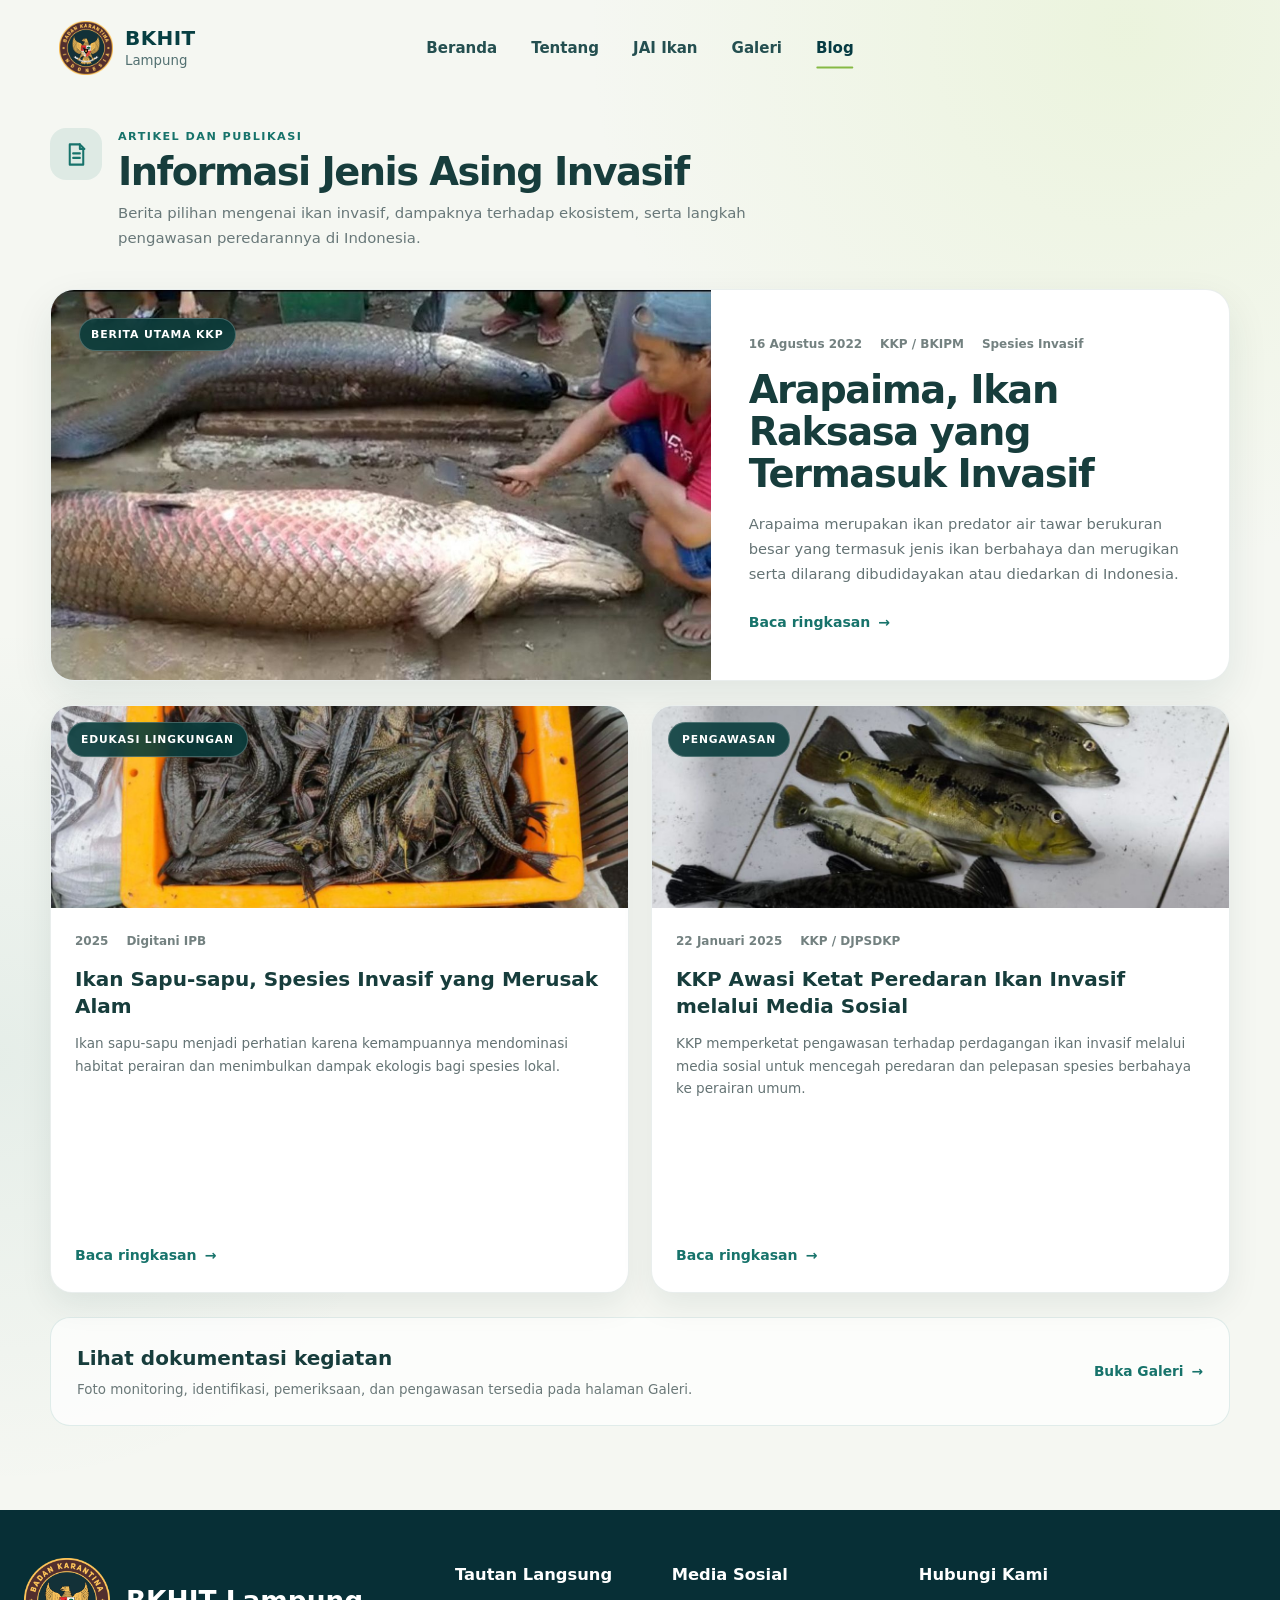
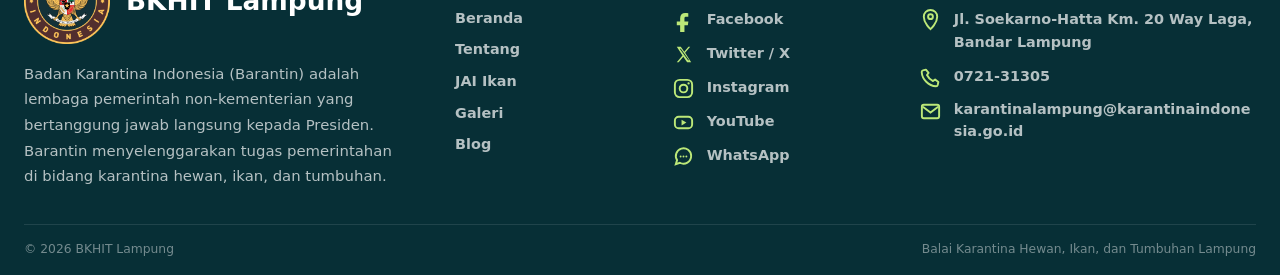
==== commit 61b0a8ad: "fixx" ====
--- a/blog.html
+++ b/blog.html
@@ -480,6 +480,77 @@
       display: none !important;
     }
 
+    /* FOTO BERITA UTAMA DAN THUMBNAIL BERITA */
+    .blog-v3__featured-visual--photo {
+      min-height: 390px;
+      padding: 0;
+      background: #dce8e3;
+    }
+
+    .blog-v3__featured-visual--photo::before,
+    .blog-v3__featured-visual--photo::after {
+      display: none !important;
+    }
+
+    .blog-v3__featured-visual--photo img {
+      display: block;
+      width: 100%;
+      height: 100%;
+      min-height: 390px;
+      object-fit: cover;
+      object-position: center 48%;
+    }
+
+    .blog-v3__featured-visual--photo .blog-v3__featured-label {
+      position: absolute;
+      z-index: 2;
+      top: 28px;
+      left: 28px;
+      color: #ffffff;
+      background: rgba(5, 58, 58, .86);
+      backdrop-filter: blur(8px);
+      -webkit-backdrop-filter: blur(8px);
+    }
+
+    .blog-v3__thumb {
+      position: relative;
+      width: 100%;
+      aspect-ratio: 16 / 9;
+      overflow: hidden;
+      background: #dce8e3;
+    }
+
+    .blog-v3__thumb img {
+      display: block;
+      width: 100%;
+      height: 100%;
+      object-fit: cover;
+      transition: transform .3s ease;
+    }
+
+    .blog-v3__card:hover .blog-v3__thumb img {
+      transform: scale(1.035);
+    }
+
+    .blog-v3__badge {
+      position: absolute;
+      z-index: 2;
+      top: 16px;
+      left: 16px;
+      display: inline-flex;
+      padding: 8px 13px;
+      border: 1px solid rgba(255, 255, 255, .22);
+      border-radius: 999px;
+      color: #ffffff;
+      background: rgba(5, 58, 58, .88);
+      backdrop-filter: blur(8px);
+      -webkit-backdrop-filter: blur(8px);
+      font-size: .67rem;
+      font-weight: 850;
+      letter-spacing: .08em;
+      text-transform: uppercase;
+    }
+
     @media (max-width: 850px) {
       .blog-v3__featured {
         grid-template-columns: 1fr;
@@ -487,6 +558,15 @@
 
       .blog-v3__featured-visual {
         min-height: 300px;
+      }
+
+      .blog-v3__featured-visual--photo img {
+        min-height: 300px;
+      }
+
+      .blog-v3__featured-visual--photo .blog-v3__featured-label {
+        top: 18px;
+        left: 18px;
       }
     }
 
@@ -561,9 +641,14 @@
       </header>
 
       <article class="blog-v3__featured reveal">
-        <div class="blog-v3__featured-visual">
+        <div class="blog-v3__featured-visual blog-v3__featured-visual--photo">
+          <img
+            src="assets/images/blog/arapaima.jpg"
+            alt="Ikan Arapaima"
+            loading="eager"
+            fetchpriority="high"
+          >
           <span class="blog-v3__featured-label">Berita Utama KKP</span>
-          <strong>Arapaima</strong>
         </div>
 
         <div class="blog-v3__featured-content">
@@ -599,38 +684,48 @@
       </article>
 
       <div class="blog-v3__grid">
+
         <article
           class="blog-v3__card reveal"
           role="button"
           tabindex="0"
           data-blog-v3-open
-          data-category="Dampak Ekologis"
-          data-date="28 April 2026"
-          data-author="DIGITANI IPB"
-          data-title="Ikan Sapu-sapu: Si Invasif yang Merusak Alam dan Mengancam Kesehatan Kita"
-          data-intro="Ikan sapu-sapu yang awalnya dikenal sebagai pembersih akuarium telah berkembang menjadi spesies asing invasif yang mendominasi berbagai perairan tawar dan menimbulkan tekanan terhadap biodiversitas lokal."
-          data-extra="Artikel DIGITANI IPB membahas kemampuan adaptasi ikan sapu-sapu, kompetisi dengan ikan lokal, kerusakan jaring nelayan, serta risiko konsumsi ikan yang berasal dari perairan tercemar karena kemungkinan akumulasi logam berat. Pengelolaan perlu mengutamakan edukasi, pengendalian populasi, dan pemanfaatan non-konsumsi yang aman."
+          data-category="Edukasi Lingkungan"
+          data-date="2025"
+          data-author="Digitani IPB"
+          data-title="Ikan Sapu-sapu, Spesies Invasif yang Merusak Alam"
+          data-intro="Ikan sapu-sapu dikenal sebagai spesies invasif yang dapat berkembang cepat, mendominasi habitat, dan mengganggu keseimbangan ekosistem perairan."
+          data-extra="Spesies ini mampu beradaptasi pada kondisi lingkungan yang kurang ideal, memanfaatkan berbagai sumber makanan, dan berkembang dalam jumlah besar. Keberadaannya dapat menekan populasi ikan lokal serta merusak dasar perairan dan tebing sungai."
           data-url="https://digitani.ipb.ac.id/ikan-sapu-sapu-si-invasif-yang-merusak-alam-dan-mengancam-kesehatan-kita/"
         >
-          <div class="blog-v3__cover blog-v3__cover--species">
-            <span>Ikan Sapu-sapu</span>
+          <div class="blog-v3__thumb">
+            <img
+              src="assets/images/blog/sapu-sapu.jpg"
+              alt="Ikan sapu-sapu"
+              loading="lazy"
+              style="object-position: center 45%;"
+            >
+            <span class="blog-v3__badge">Edukasi Lingkungan</span>
           </div>
 
           <div class="blog-v3__card-content">
             <div class="blog-v3__meta">
-              <span>28 April 2026</span>
-              <span>DIGITANI IPB</span>
+              <span>2025</span>
+              <span>Digitani IPB</span>
             </div>
 
-            <h2>Ikan Sapu-sapu: Si Invasif yang Merusak Alam dan Mengancam Kesehatan Kita</h2>
+            <h2>Ikan Sapu-sapu, Spesies Invasif yang Merusak Alam</h2>
 
             <p>
-              Ikan sapu-sapu mampu beradaptasi pada perairan tercemar,
-              bersaing dengan ikan lokal, dan menimbulkan dampak ekologis
-              serta ekonomi.
+              Ikan sapu-sapu menjadi perhatian karena kemampuannya
+              mendominasi habitat perairan dan menimbulkan dampak
+              ekologis bagi spesies lokal.
             </p>
 
-            <span class="blog-v3__open">Baca ringkasan <span aria-hidden="true">→</span></span>
+            <div class="blog-v3__open">
+              Baca ringkasan
+              <span aria-hidden="true">→</span>
+            </div>
           </div>
         </article>
 
@@ -643,12 +738,18 @@
           data-date="22 Januari 2025"
           data-author="KKP / DJPSDKP"
           data-title="KKP Awasi Ketat Peredaran Ikan Invasif melalui Media Sosial"
-          data-intro="KKP meningkatkan pengawasan terhadap perdagangan ikan invasif melalui media sosial dan menghentikan penjualan ikan berbahaya atau merugikan yang ditemukan pada sebuah toko ikan hias di Bekasi."
-          data-extra="Dalam pemeriksaan tersebut, pengawas mengamankan ratusan ikan piranha serta menemukan Alligator gar dan Peacock bass. KKP mengingatkan masyarakat agar tidak memelihara, memperjualbelikan, atau melepaskan jenis ikan berbahaya dan merugikan ke perairan umum karena dapat mengancam keberlanjutan ekosistem."
+          data-intro="Kementerian Kelautan dan Perikanan meningkatkan pengawasan terhadap perdagangan ikan invasif melalui media sosial untuk mencegah penyebaran spesies berbahaya ke perairan umum."
+          data-extra="Dalam pengawasan tersebut ditemukan piranha, Alligator gar, dan Peacock bass yang diperjualbelikan. Langkah pengamanan dilakukan sebagai bentuk pencegahan terhadap pelepasan ikan invasif ke alam yang dapat mengancam biodiversitas dan keseimbangan ekosistem perairan."
           data-url="https://www.kkp.go.id/news/news-detail/kkp-awasi-ketat-peredaran-ikan-invasif-melalui-media-sosial-J8Qo.html"
         >
-          <div class="blog-v3__cover blog-v3__cover--monitoring">
-            <span>Pengawasan Peredaran</span>
+          <div class="blog-v3__thumb">
+            <img
+              src="assets/images/blog/pengawasan-ikan-invasif.jpg"
+              alt="Pengawasan ikan invasif"
+              loading="lazy"
+              style="object-position: center 35%;"
+            >
+            <span class="blog-v3__badge">Pengawasan</span>
           </div>
 
           <div class="blog-v3__card-content">
@@ -660,14 +761,18 @@
             <h2>KKP Awasi Ketat Peredaran Ikan Invasif melalui Media Sosial</h2>
 
             <p>
-              Pengawasan perdagangan ikan invasif diperkuat untuk
-              mencegah peredaran dan pelepasan spesies berbahaya ke
-              perairan umum.
+              KKP memperketat pengawasan terhadap perdagangan ikan invasif
+              melalui media sosial untuk mencegah peredaran dan pelepasan
+              spesies berbahaya ke perairan umum.
             </p>
 
-            <span class="blog-v3__open">Baca ringkasan <span aria-hidden="true">→</span></span>
+            <div class="blog-v3__open">
+              Baca ringkasan
+              <span aria-hidden="true">→</span>
+            </div>
           </div>
         </article>
+
       </div>
 
       <section class="blog-v3__gallery-link reveal">
--- a/assets/css/style.css
+++ b/assets/css/style.css
@@ -4624,4 +4624,287 @@
   body:has(.main-nav.open) {
     overflow: hidden !important;
   }
+}
+
+.blog-v3__grid {
+  display: grid;
+  grid-template-columns: repeat(3, minmax(0, 1fr));
+  gap: 24px;
+}
+
+.blog-v3__card {
+  background: rgba(255, 255, 255, 0.92);
+  border: 1px solid rgba(140, 170, 160, 0.22);
+  border-radius: 26px;
+  overflow: hidden;
+  cursor: pointer;
+  transition: transform 0.25s ease, box-shadow 0.25s ease, border-color 0.25s ease;
+  box-shadow: 0 16px 40px rgba(0, 0, 0, 0.10);
+}
+
+.blog-v3__card:hover {
+  transform: translateY(-6px);
+  box-shadow: 0 22px 46px rgba(0, 0, 0, 0.14);
+  border-color: rgba(165, 214, 77, 0.35);
+}
+
+.blog-v3__thumb {
+  position: relative;
+  width: 100%;
+  aspect-ratio: 16 / 9;
+  overflow: hidden;
+  background: #dfe8e3;
+}
+
+.blog-v3__thumb img {
+  width: 100%;
+  height: 100%;
+  display: block;
+  object-fit: cover;
+}
+
+.blog-v3__badge {
+  position: absolute;
+  top: 16px;
+  left: 16px;
+  display: inline-flex;
+  align-items: center;
+  padding: 8px 14px;
+  border-radius: 999px;
+  background: rgba(10, 61, 60, 0.88);
+  color: #fff;
+  font-size: 0.78rem;
+  font-weight: 800;
+  letter-spacing: 0.08em;
+  text-transform: uppercase;
+}
+
+.blog-v3__card-content {
+  padding: 22px 22px 24px;
+}
+
+.blog-v3__meta {
+  display: flex;
+  flex-wrap: wrap;
+  gap: 10px 16px;
+  margin-bottom: 12px;
+  color: #5e7772;
+  font-size: 0.92rem;
+  font-weight: 600;
+}
+
+.blog-v3__card-content h2 {
+  margin: 0 0 12px;
+  color: #123f3b;
+  font-size: 1.45rem;
+  line-height: 1.25;
+}
+
+.blog-v3__card-content p {
+  margin: 0;
+  color: #5a6f6a;
+  line-height: 1.7;
+}
+
+.blog-v3__open {
+  display: inline-flex;
+  align-items: center;
+  gap: 8px;
+  margin-top: 18px;
+  color: #0f7b73;
+  font-weight: 800;
+}
+
+.blog-v3__open span:last-child {
+  transition: transform 0.2s ease;
+}
+
+.blog-v3__card:hover .blog-v3__open span:last-child {
+  transform: translateX(4px);
+}
+
+@media (max-width: 1100px) {
+  .blog-v3__grid {
+    grid-template-columns: repeat(2, minmax(0, 1fr));
+  }
+}
+
+@media (max-width: 768px) {
+  .blog-v3__grid {
+    grid-template-columns: 1fr;
+    gap: 18px;
+  }
+
+  .blog-v3__card-content {
+    padding: 18px 18px 20px;
+  }
+
+  .blog-v3__card-content h2 {
+    font-size: 1.2rem;
+  }
+}
+
+/* =========================================================
+   FIX IKON TUJUAN MONITORING
+   Kotak tetap persegi dan sama dengan ikon Wilayah Kerja
+========================================================= */
+
+.about-v2__panel-banner-icon--image {
+  display: grid !important;
+  place-items: center !important;
+
+  width: 64px !important;
+  height: 64px !important;
+  min-width: 64px !important;
+  max-width: 64px !important;
+
+  flex: 0 0 64px !important;
+  aspect-ratio: 1 / 1;
+
+  margin: 0 !important;
+  padding: 5px !important;
+
+  overflow: hidden;
+
+  border: 1px solid rgba(255, 255, 255, 0.14);
+  border-radius: 18px;
+
+  background: rgba(255, 255, 255, 0.08);
+
+  box-sizing: border-box;
+}
+
+.about-v2__panel-banner-icon--image img {
+  display: block;
+
+  width: 88% !important;
+  height: 88% !important;
+  max-width: none !important;
+
+  object-fit: contain;
+  object-position: center;
+
+  filter:
+    brightness(0)
+    invert(1)
+    drop-shadow(0 0 4px rgba(255, 255, 255, 0.18));
+
+  opacity: 0.97;
+}
+
+@media (max-width: 700px) {
+  .about-v2__panel-banner-icon--image {
+    width: 54px !important;
+    height: 54px !important;
+    min-width: 54px !important;
+    max-width: 54px !important;
+
+    flex-basis: 54px !important;
+
+    padding: 4px !important;
+    border-radius: 16px;
+  }
+
+  .about-v2__panel-banner-icon--image img {
+    width: 88% !important;
+    height: 88% !important;
+  }
+}
+
+/* =========================================================
+   IKON PENGENDALIAN — FINAL
+   Kotak luar mengikuti ukuran ikon mini lain (38 × 38 px),
+   sedangkan PNG berada di frame kecil di tengah.
+========================================================= */
+
+.about-v2__mini-card--pengendalian {
+  align-items: flex-start;
+}
+
+.about-v2__mini-icon--pengendalian {
+  display: grid !important;
+  place-items: center !important;
+
+  width: 38px !important;
+  height: 38px !important;
+  min-width: 38px !important;
+  max-width: 38px !important;
+  flex: 0 0 38px !important;
+
+  align-self: flex-start;
+
+  margin: 0 !important;
+  padding: 0 !important;
+
+  overflow: hidden !important;
+
+  border: 1px solid rgba(143, 228, 173, 0.2) !important;
+  border-radius: 11px !important;
+
+  color: #8fe4ad !important;
+  background: rgba(143, 228, 173, 0.13) !important;
+
+  box-shadow:
+    inset 0 1px 0 rgba(255, 255, 255, 0.07),
+    0 4px 12px rgba(0, 0, 0, 0.05) !important;
+
+  box-sizing: border-box !important;
+}
+
+.about-v2__mini-icon-inner {
+  display: grid;
+  place-items: center;
+
+  width: 27px;
+  height: 27px;
+
+  overflow: hidden;
+
+  border: 1px solid rgba(255, 255, 255, 0.08);
+  border-radius: 7px;
+
+  background: rgba(4, 48, 51, 0.28);
+}
+
+.about-v2__mini-icon--pengendalian img {
+  display: block !important;
+
+  width: 24px !important;
+  height: 24px !important;
+  max-width: none !important;
+
+  margin: 0 !important;
+  padding: 0 !important;
+
+  border: 0 !important;
+  border-radius: 5px !important;
+
+  object-fit: contain !important;
+  object-position: center !important;
+
+  background: transparent !important;
+  box-shadow: none !important;
+  filter: none !important;
+  transform: none !important;
+  opacity: 1 !important;
+}
+
+@media (max-width: 700px) {
+  .about-v2__mini-icon--pengendalian {
+    width: 38px !important;
+    height: 38px !important;
+    min-width: 38px !important;
+    max-width: 38px !important;
+    flex-basis: 38px !important;
+  }
+
+  .about-v2__mini-icon-inner {
+    width: 27px;
+    height: 27px;
+  }
+
+  .about-v2__mini-icon--pengendalian img {
+    width: 24px !important;
+    height: 24px !important;
+  }
 }
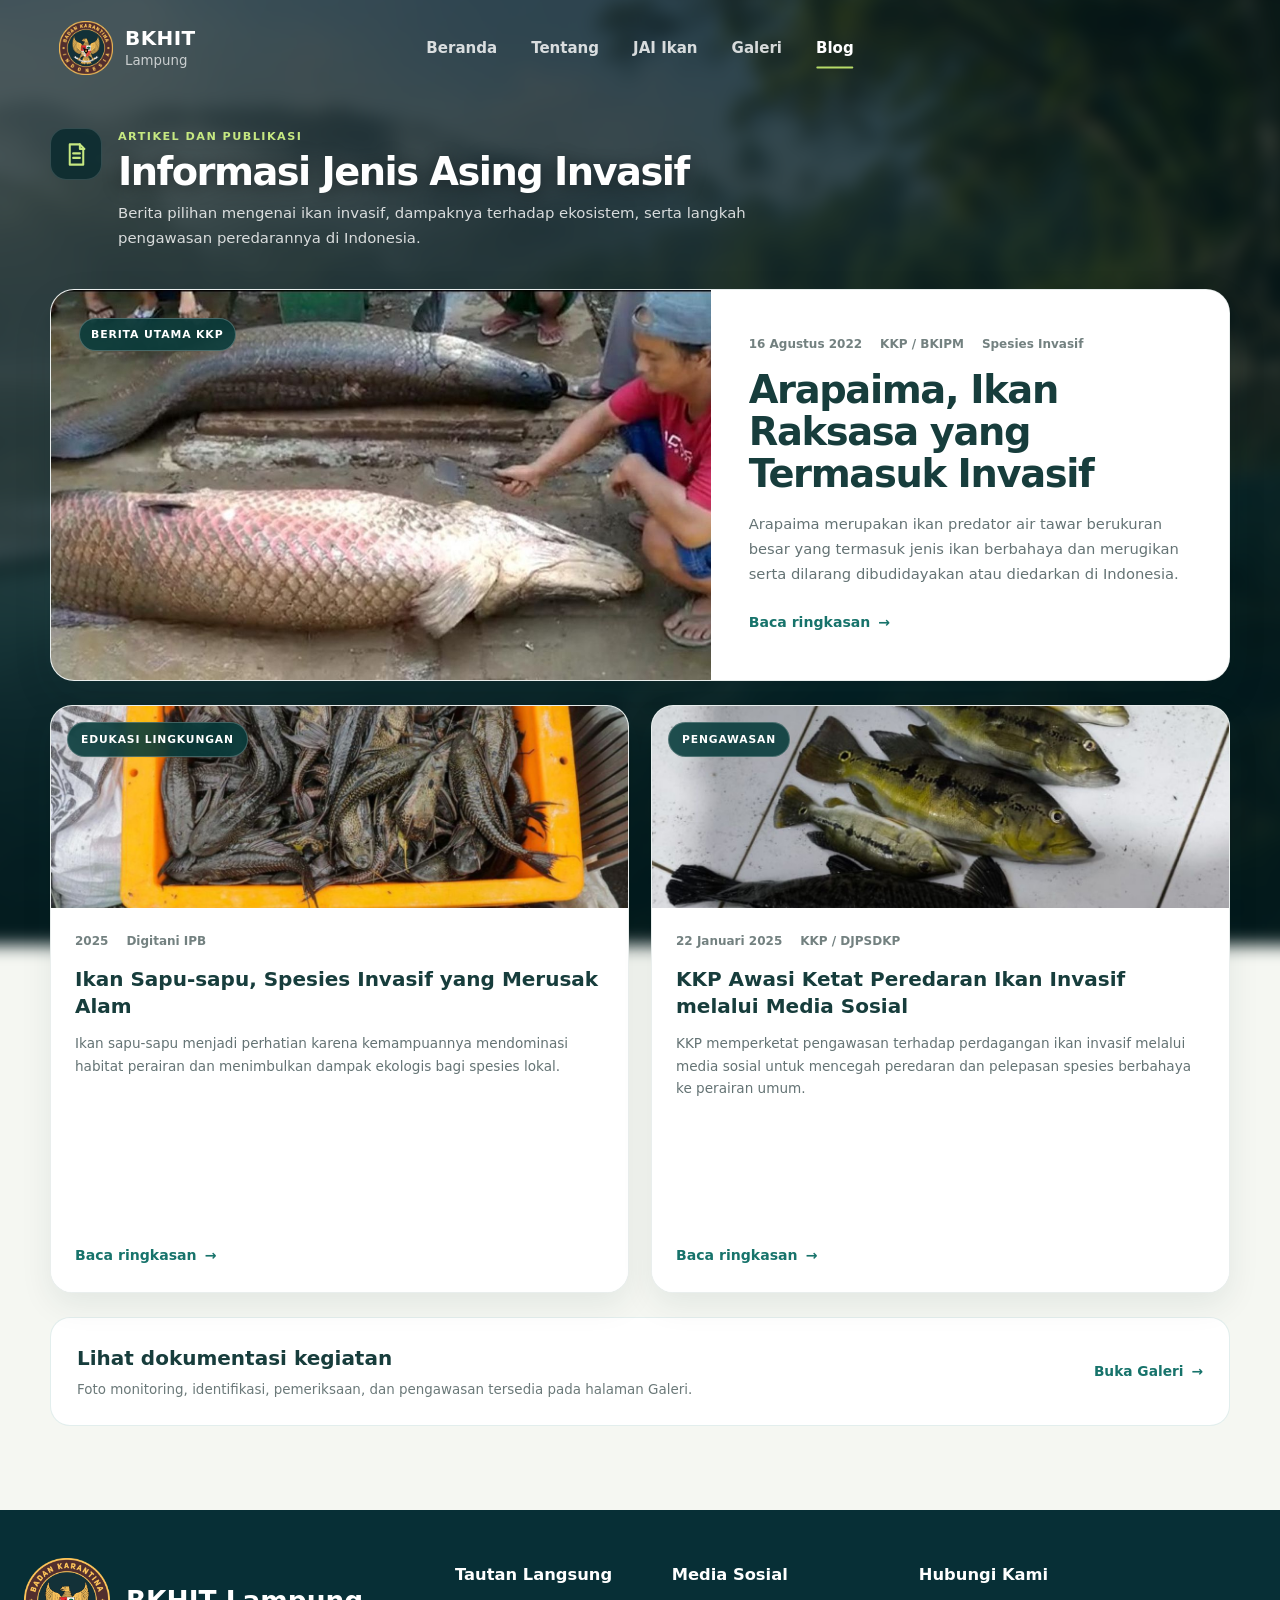
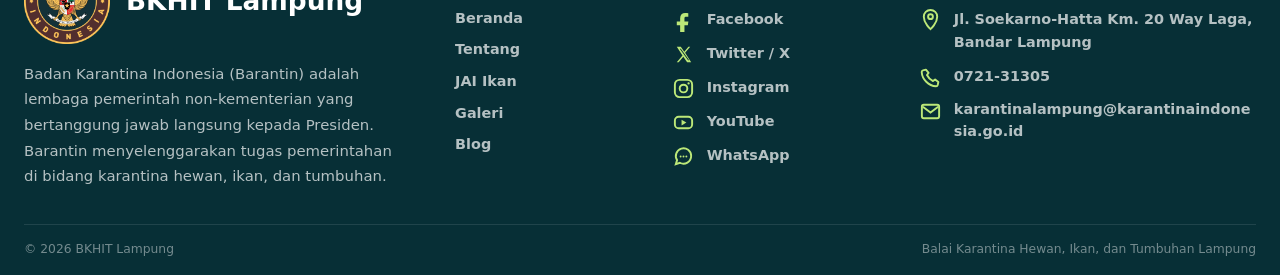
==== commit 62f4b780: "Ubah judul tab menjadi IAS Lampung" ====
--- a/blog.html
+++ b/blog.html
@@ -7,7 +7,7 @@
     name="description"
     content="Artikel dan publikasi Jenis Asing Invasif BKHIT Lampung"
   >
-  <title>Blog JAI | BKHIT Lampung</title>
+  <title>IAS Lampung</title>
   <link rel="icon" href="assets/images/logo-bkhit.png" type="image/png">
   <link rel="stylesheet" href="assets/css/style.css">
 
--- a/assets/css/style.css
+++ b/assets/css/style.css
@@ -595,10 +595,6 @@
    HALAMAN TENTANG V2
 ========================================================= */
 
-body[data-page="tentang"] {
-  background: #062c33;
-}
-
 .about-v2 {
   position: relative;
   z-index: 0;
@@ -612,41 +608,6 @@
 }
 
 /* Wallpaper tetap ketika halaman digulir */
-
-.about-v2__fixed-bg {
-  position: fixed;
-  z-index: -2;
-
-  inset: -30px;
-
-  background:
-    url("../images/wpphome.png")
-    center / cover
-    no-repeat;
-
-  filter: blur(8px);
-
-  transform: scale(1.06);
-  pointer-events: none;
-}
-
-.about-v2::before {
-  content: "";
-
-  position: fixed;
-  z-index: -1;
-
-  inset: 0;
-
-  background:
-    linear-gradient(
-      180deg,
-      rgba(3, 30, 35, 0.72),
-      rgba(4, 42, 47, 0.82)
-    );
-
-  pointer-events: none;
-}
 
 /* =========================================================
    HERO
@@ -1648,10 +1609,6 @@
    File khusus: assets/css/jai.css
    ========================================================= */
 
-body[data-page="jai"] {
-  background: #062c33;
-}
-
 .jai-page {
   position: relative;
   z-index: 0;
@@ -1659,33 +1616,6 @@
   overflow: hidden;
   isolation: isolate;
   color: #ffffff;
-}
-
-.jai-page__fixed-bg {
-  position: fixed;
-  z-index: -2;
-  inset: -30px;
-  background:
-    url("../images/wpphome.png")
-    center / cover
-    no-repeat;
-  filter: blur(8px);
-  transform: scale(1.06);
-  pointer-events: none;
-}
-
-.jai-page::before {
-  content: "";
-  position: fixed;
-  z-index: -1;
-  inset: 0;
-  background:
-    linear-gradient(
-      180deg,
-      rgba(3, 30, 35, 0.78),
-      rgba(4, 42, 47, 0.9)
-    );
-  pointer-events: none;
 }
 
 body[data-page="jai"] #footer-container {
@@ -2482,28 +2412,11 @@
    PAGE GALERI V3
 ========================================================= */
 
-body[data-page="galeri"] {
-  background: #f4f7f2;
-}
-
 .gallery-v3 {
   min-height: 100vh;
   padding: 128px 0 82px;
-
   color: #173d3c;
-
-  background:
-    radial-gradient(
-      circle at 92% 3%,
-      rgba(192, 229, 128, 0.17),
-      transparent 28%
-    ),
-    radial-gradient(
-      circle at 5% 45%,
-      rgba(23, 115, 107, 0.07),
-      transparent 25%
-    ),
-    #f4f7f2;
+  background: transparent;
 }
 
 
@@ -2969,28 +2882,11 @@
    PAGE BLOG V3
 ========================================================= */
 
-body[data-page="blog"] {
-  background: #f5f7f2;
-}
-
 .blog-v3 {
   min-height: 100vh;
   padding: 128px 0 84px;
-
   color: #173d3c;
-
-  background:
-    radial-gradient(
-      circle at 88% 2%,
-      rgba(192, 229, 128, 0.18),
-      transparent 29%
-    ),
-    radial-gradient(
-      circle at 0 70%,
-      rgba(23, 115, 107, 0.07),
-      transparent 26%
-    ),
-    #f5f7f2;
+  background: transparent;
 }
 
 
@@ -3955,116 +3851,6 @@
 }
 
 /* =========================================================
-   NAVBAR GALERI & BLOG
-   TERLIHAT TRANSPARAN DI ATAS, GELAP SETELAH SCROLL
-========================================================= */
-
-body[data-page="galeri"] .site-header,
-body[data-page="blog"] .site-header {
-  opacity: 1;
-  visibility: visible;
-  pointer-events: auto;
-  transform: translateY(0);
-
-  transition:
-    background 0.3s ease,
-    padding 0.3s ease,
-    transform 0.3s ease,
-    box-shadow 0.3s ease;
-}
-
-/* POSISI PALING ATAS */
-body[data-page="galeri"] .site-header:not(.scrolled),
-body[data-page="blog"] .site-header:not(.scrolled) {
-  background: transparent;
-  box-shadow: none;
-}
-
-/* KOTAK NAVBAR TRANSPARAN */
-body[data-page="galeri"] .site-header:not(.scrolled) .nav-wrap,
-body[data-page="blog"] .site-header:not(.scrolled) .nav-wrap {
-  border-color: transparent;
-  background: transparent;
-  box-shadow: none;
-  backdrop-filter: none;
-  -webkit-backdrop-filter: none;
-}
-
-/* TEKS LOGO SAAT DI ATAS */
-body[data-page="galeri"] .site-header:not(.scrolled) .brand strong,
-body[data-page="galeri"] .site-header:not(.scrolled) .navbar-brand strong,
-body[data-page="blog"] .site-header:not(.scrolled) .brand strong,
-body[data-page="blog"] .site-header:not(.scrolled) .navbar-brand strong {
-  color: #073f42;
-}
-
-body[data-page="galeri"] .site-header:not(.scrolled) .brand small,
-body[data-page="galeri"] .site-header:not(.scrolled) .navbar-brand small,
-body[data-page="blog"] .site-header:not(.scrolled) .brand small,
-body[data-page="blog"] .site-header:not(.scrolled) .navbar-brand small {
-  color: #527071;
-}
-
-/* LINK MENU SAAT DI ATAS */
-body[data-page="galeri"] .site-header:not(.scrolled) .nav-link,
-body[data-page="blog"] .site-header:not(.scrolled) .nav-link {
-  color: #244f50;
-}
-
-body[data-page="galeri"] .site-header:not(.scrolled) .nav-link:hover,
-body[data-page="galeri"] .site-header:not(.scrolled) .nav-link.active,
-body[data-page="blog"] .site-header:not(.scrolled) .nav-link:hover,
-body[data-page="blog"] .site-header:not(.scrolled) .nav-link.active {
-  color: #063b42;
-}
-
-/* GARIS MENU AKTIF */
-body[data-page="galeri"] .site-header:not(.scrolled) .nav-link::after,
-body[data-page="blog"] .site-header:not(.scrolled) .nav-link::after {
-  background: #86b944;
-}
-
-/* TOMBOL HAMBURGER SAAT DI ATAS */
-body[data-page="galeri"] .site-header:not(.scrolled) .nav-toggle span,
-body[data-page="blog"] .site-header:not(.scrolled) .nav-toggle span {
-  background: #073f42;
-}
-
-/* SETELAH DISCROLL */
-body[data-page="galeri"] .site-header.scrolled .nav-wrap,
-body[data-page="blog"] .site-header.scrolled .nav-wrap {
-  border-color: rgba(255, 255, 255, 0.16);
-  background: rgba(4, 37, 42, 0.92);
-
-  backdrop-filter: blur(18px);
-  -webkit-backdrop-filter: blur(18px);
-
-  box-shadow: 0 14px 40px rgba(0, 0, 0, 0.22);
-}
-
-/* TEKS KEMBALI PUTIH SETELAH SCROLL */
-body[data-page="galeri"] .site-header.scrolled .brand strong,
-body[data-page="galeri"] .site-header.scrolled .navbar-brand strong,
-body[data-page="galeri"] .site-header.scrolled .nav-link,
-body[data-page="blog"] .site-header.scrolled .brand strong,
-body[data-page="blog"] .site-header.scrolled .navbar-brand strong,
-body[data-page="blog"] .site-header.scrolled .nav-link {
-  color: #ffffff;
-}
-
-body[data-page="galeri"] .site-header.scrolled .brand small,
-body[data-page="galeri"] .site-header.scrolled .navbar-brand small,
-body[data-page="blog"] .site-header.scrolled .brand small,
-body[data-page="blog"] .site-header.scrolled .navbar-brand small {
-  color: rgba(255, 255, 255, 0.72);
-}
-
-body[data-page="galeri"] .site-header.scrolled .nav-toggle span,
-body[data-page="blog"] .site-header.scrolled .nav-toggle span {
-  background: #ffffff;
-}
-
-/* =========================================================
    FIX FINAL POPUP GALERI
    - frame foto selalu landscape
    - popup tidak terlalu lebar
@@ -4626,26 +4412,40 @@
   }
 }
 
-.blog-v3__grid {
-  display: grid;
-  grid-template-columns: repeat(3, minmax(0, 1fr));
-  gap: 24px;
-}
-
-.blog-v3__card {
-  background: rgba(255, 255, 255, 0.92);
-  border: 1px solid rgba(140, 170, 160, 0.22);
-  border-radius: 26px;
+
+/* =========================================================
+   MEDIA GAMBAR BLOG
+   Hanya aturan gambar; layout card tetap memakai PAGE BLOG V3.
+========================================================= */
+
+.blog-v3__featured-visual--photo {
+  min-height: 390px;
+  padding: 0;
   overflow: hidden;
-  cursor: pointer;
-  transition: transform 0.25s ease, box-shadow 0.25s ease, border-color 0.25s ease;
-  box-shadow: 0 16px 40px rgba(0, 0, 0, 0.10);
-}
-
-.blog-v3__card:hover {
-  transform: translateY(-6px);
-  box-shadow: 0 22px 46px rgba(0, 0, 0, 0.14);
-  border-color: rgba(165, 214, 77, 0.35);
+  background: #dce8e3;
+}
+
+.blog-v3__featured-visual--photo::before,
+.blog-v3__featured-visual--photo::after {
+  display: none !important;
+}
+
+.blog-v3__featured-visual--photo img {
+  display: block;
+  width: 100%;
+  height: 100%;
+  min-height: 390px;
+  object-fit: cover;
+  object-position: center 48%;
+}
+
+.blog-v3__featured-visual--photo .blog-v3__featured-label {
+  position: absolute;
+  z-index: 2;
+  top: 28px;
+  left: 28px;
+  color: #ffffff;
+  background: rgba(5, 58, 58, 0.86);
 }
 
 .blog-v3__thumb {
@@ -4653,94 +4453,47 @@
   width: 100%;
   aspect-ratio: 16 / 9;
   overflow: hidden;
-  background: #dfe8e3;
+  background: #dce8e3;
 }
 
 .blog-v3__thumb img {
+  display: block;
   width: 100%;
   height: 100%;
-  display: block;
   object-fit: cover;
+  transition: transform 0.3s ease;
+}
+
+.blog-v3__card:hover .blog-v3__thumb img {
+  transform: scale(1.035);
 }
 
 .blog-v3__badge {
   position: absolute;
+  z-index: 2;
   top: 16px;
   left: 16px;
   display: inline-flex;
-  align-items: center;
-  padding: 8px 14px;
+  padding: 8px 13px;
+  border: 1px solid rgba(255, 255, 255, 0.22);
   border-radius: 999px;
-  background: rgba(10, 61, 60, 0.88);
-  color: #fff;
-  font-size: 0.78rem;
-  font-weight: 800;
+  color: #ffffff;
+  background: rgba(5, 58, 58, 0.88);
+  font-size: 0.67rem;
+  font-weight: 850;
   letter-spacing: 0.08em;
   text-transform: uppercase;
 }
 
-.blog-v3__card-content {
-  padding: 22px 22px 24px;
-}
-
-.blog-v3__meta {
-  display: flex;
-  flex-wrap: wrap;
-  gap: 10px 16px;
-  margin-bottom: 12px;
-  color: #5e7772;
-  font-size: 0.92rem;
-  font-weight: 600;
-}
-
-.blog-v3__card-content h2 {
-  margin: 0 0 12px;
-  color: #123f3b;
-  font-size: 1.45rem;
-  line-height: 1.25;
-}
-
-.blog-v3__card-content p {
-  margin: 0;
-  color: #5a6f6a;
-  line-height: 1.7;
-}
-
-.blog-v3__open {
-  display: inline-flex;
-  align-items: center;
-  gap: 8px;
-  margin-top: 18px;
-  color: #0f7b73;
-  font-weight: 800;
-}
-
-.blog-v3__open span:last-child {
-  transition: transform 0.2s ease;
-}
-
-.blog-v3__card:hover .blog-v3__open span:last-child {
-  transform: translateX(4px);
-}
-
-@media (max-width: 1100px) {
-  .blog-v3__grid {
-    grid-template-columns: repeat(2, minmax(0, 1fr));
-  }
-}
-
-@media (max-width: 768px) {
-  .blog-v3__grid {
-    grid-template-columns: 1fr;
-    gap: 18px;
-  }
-
-  .blog-v3__card-content {
-    padding: 18px 18px 20px;
-  }
-
-  .blog-v3__card-content h2 {
-    font-size: 1.2rem;
+@media (max-width: 850px) {
+  .blog-v3__featured-visual--photo,
+  .blog-v3__featured-visual--photo img {
+    min-height: 300px;
+  }
+
+  .blog-v3__featured-visual--photo .blog-v3__featured-label {
+    top: 18px;
+    left: 18px;
   }
 }
 
@@ -4813,8 +4566,6 @@
 
 /* =========================================================
    IKON PENGENDALIAN — FINAL
-   Kotak luar mengikuti ukuran ikon mini lain (38 × 38 px),
-   sedangkan PNG berada di frame kecil di tengah.
 ========================================================= */
 
 .about-v2__mini-card--pengendalian {
@@ -4824,87 +4575,333 @@
 .about-v2__mini-icon--pengendalian {
   display: grid !important;
   place-items: center !important;
-
   width: 38px !important;
   height: 38px !important;
   min-width: 38px !important;
   max-width: 38px !important;
   flex: 0 0 38px !important;
-
-  align-self: flex-start;
-
   margin: 0 !important;
   padding: 0 !important;
-
   overflow: hidden !important;
-
   border: 1px solid rgba(143, 228, 173, 0.2) !important;
   border-radius: 11px !important;
-
-  color: #8fe4ad !important;
   background: rgba(143, 228, 173, 0.13) !important;
-
-  box-shadow:
-    inset 0 1px 0 rgba(255, 255, 255, 0.07),
-    0 4px 12px rgba(0, 0, 0, 0.05) !important;
-
+  box-shadow: inset 0 1px 0 rgba(255, 255, 255, 0.07) !important;
   box-sizing: border-box !important;
 }
 
 .about-v2__mini-icon-inner {
   display: grid;
   place-items: center;
-
   width: 27px;
   height: 27px;
-
   overflow: hidden;
-
-  border: 1px solid rgba(255, 255, 255, 0.08);
   border-radius: 7px;
-
-  background: rgba(4, 48, 51, 0.28);
-}
-
-.about-v2__mini-icon--pengendalian img {
+  background: rgba(4, 48, 51, 0.24);
+}
+
+.about-v2__mini-icon--pengendalian > img,
+.about-v2__mini-icon--pengendalian .about-v2__mini-icon-inner img {
   display: block !important;
-
   width: 24px !important;
   height: 24px !important;
   max-width: none !important;
-
   margin: 0 !important;
   padding: 0 !important;
-
   border: 0 !important;
   border-radius: 5px !important;
-
   object-fit: contain !important;
   object-position: center !important;
-
   background: transparent !important;
   box-shadow: none !important;
   filter: none !important;
   transform: none !important;
-  opacity: 1 !important;
+}
+
+/* =========================================================
+   FIX MOBILE: MODAL JAI + DASAR HUKUM
+   1. Popup/tombol tutup JAI berada di atas navbar.
+   2. Kartu Dasar Hukum tidak gepeng dan tersusun satu kolom di HP.
+========================================================= */
+
+/* Navbar mobile memakai z-index tinggi, jadi modal harus lebih tinggi. */
+.jai-detail-modal {
+  z-index: 20000 !important;
+}
+
+.jai-detail-modal__backdrop {
+  z-index: 0 !important;
+}
+
+.jai-detail-modal__panel {
+  z-index: 1 !important;
+}
+
+.jai-detail-modal__close {
+  z-index: 3 !important;
+}
+
+@media (max-width: 980px) {
+  .jai-detail-modal {
+    align-items: center !important;
+    padding:
+      max(8px, env(safe-area-inset-top))
+      8px
+      max(8px, env(safe-area-inset-bottom)) !important;
+  }
+
+  .jai-detail-modal__panel {
+    width: 100% !important;
+    max-height: calc(100dvh - 16px) !important;
+    padding: 14px !important;
+    overflow-y: auto !important;
+    overscroll-behavior: contain;
+    border-radius: 18px !important;
+  }
+
+  .jai-detail-modal__close {
+    position: sticky !important;
+    top: 0 !important;
+    float: right !important;
+
+    width: 44px !important;
+    height: 44px !important;
+
+    margin: 0 0 8px 12px !important;
+
+    background: #16837c !important;
+    box-shadow: 0 7px 20px rgba(0, 0, 0, 0.22);
+  }
+
+  .jai-detail-modal__header {
+    clear: both;
+    padding-right: 0 !important;
+  }
+}
+
+/* Reset aturan grid horizontal lama yang masih aktif pada tablet. */
+@media (max-width: 900px) {
+  .about-v2__law-grid {
+    display: grid !important;
+
+    grid-template-columns: repeat(2, minmax(0, 1fr)) !important;
+    grid-auto-flow: row !important;
+    grid-auto-columns: auto !important;
+    grid-auto-rows: auto !important;
+
+    width: 100% !important;
+    gap: 16px !important;
+
+    overflow: visible !important;
+
+    padding: 3px 0 13px !important;
+
+    scroll-snap-type: none !important;
+  }
+
+  .about-v2__law-card {
+    width: 100% !important;
+    min-width: 0 !important;
+    max-width: none !important;
+    min-height: 330px !important;
+
+    scroll-snap-align: none !important;
+  }
+
+  .about-v2__law-card > div:not(.about-v2__pdf-actions) {
+    min-width: 0;
+  }
+
+  .about-v2__law-card h3,
+  .about-v2__law-card p,
+  .about-v2__law-label {
+    overflow-wrap: break-word !important;
+    word-break: normal !important;
+  }
+
+  .about-v2__pdf-actions {
+    width: 100% !important;
+    grid-template-columns: 1fr !important;
+    gap: 9px !important;
+    margin-top: auto !important;
+  }
+
+  .about-v2__pdf-button {
+    width: 100% !important;
+    min-width: 0 !important;
+    min-height: 48px !important;
+    padding: 11px 12px !important;
+    white-space: normal !important;
+    text-align: center !important;
+  }
+}
+
+/* HP: satu dokumen per baris, lebar penuh. */
+@media (max-width: 640px) {
+  .about-v2__law-grid {
+    grid-template-columns: minmax(0, 1fr) !important;
+    grid-auto-flow: row !important;
+    grid-auto-columns: auto !important;
+
+    gap: 16px !important;
+  }
+
+  .about-v2__law-card {
+    width: 100% !important;
+    min-width: 0 !important;
+    min-height: 0 !important;
+
+    padding: 20px !important;
+    border-radius: 19px !important;
+  }
+
+  .about-v2__law-label {
+    margin-top: 20px !important;
+  }
+
+  .about-v2__law-card h3 {
+    font-size: 1.08rem !important;
+    line-height: 1.35 !important;
+  }
+
+  .about-v2__law-card p {
+    font-size: 0.82rem !important;
+    line-height: 1.6 !important;
+  }
+}
+
+/* =========================================================
+   WALLPAPER FINAL — TENTANG, JAI, GALERI, BLOG
+   Wallpaper sama, blur, dan overlay gelap. Navbar tidak diubah.
+========================================================= */
+
+body[data-page="tentang"],
+body[data-page="jai"],
+body[data-page="galeri"],
+body[data-page="blog"] {
+  position: relative;
+  min-height: 100vh;
+  isolation: isolate;
+  background: #062c33;
+}
+
+body[data-page="tentang"]::before,
+body[data-page="jai"]::before,
+body[data-page="galeri"]::before,
+body[data-page="blog"]::before {
+  content: "";
+  position: fixed;
+  z-index: -1;
+  inset: -26px;
+  background-image:
+    linear-gradient(
+      180deg,
+      rgba(2, 22, 26, 0.7),
+      rgba(2, 28, 33, 0.84)
+    ),
+    url("../images/wpphome.png");
+  background-position: center;
+  background-size: cover;
+  background-repeat: no-repeat;
+  filter: blur(8px);
+  transform: scale(1.04);
+  pointer-events: none;
+}
+
+.about-v2,
+.jai-page,
+.gallery-v3,
+.blog-v3 {
+  background: transparent !important;
+}
+
+.about-v2__fixed-bg,
+.jai-page__fixed-bg {
+  display: none !important;
+}
+
+.about-v2::before,
+.jai-page::before {
+  content: none !important;
+}
+
+/* Heading Galeri dan Blog tetap terbaca di atas wallpaper gelap. */
+.gallery-v3__heading h1,
+.blog-v3__heading h1 {
+  color: #ffffff !important;
+  text-shadow: 0 3px 18px rgba(0, 0, 0, 0.42);
+}
+
+.gallery-v3__lead,
+.blog-v3__lead {
+  color: rgba(255, 255, 255, 0.82) !important;
+}
+
+.gallery-v3__kicker,
+.blog-v3__kicker {
+  color: #c6e881 !important;
+}
+
+.gallery-v3__heading-icon,
+.blog-v3__heading-icon {
+  color: #c6e881 !important;
+  border: 1px solid rgba(255, 255, 255, 0.14);
+  background: rgba(4, 38, 43, 0.74) !important;
+}
+
+/* Card Blog harus tetap putih. */
+.blog-v3__featured,
+.blog-v3__card,
+.blog-v3__featured-content,
+.blog-v3__card-content {
+  background: #ffffff !important;
+}
+
+.blog-v3__featured,
+.blog-v3__card {
+  border-color: rgba(20, 65, 61, 0.09) !important;
+}
+
+.blog-v3__featured-content h2,
+.blog-v3__card-content h2,
+.blog-v3__card h2 {
+  color: #173d3c !important;
+}
+
+.blog-v3__featured-content p,
+.blog-v3__card-content p,
+.blog-v3__card p {
+  color: #647374 !important;
+}
+
+.blog-v3__meta {
+  color: #738180 !important;
+}
+
+.blog-v3__open {
+  color: #17736b !important;
+}
+
+.blog-v3__gallery-link {
+  border-color: rgba(23, 115, 107, 0.12) !important;
+  background: rgba(255, 255, 255, 0.94) !important;
 }
 
 @media (max-width: 700px) {
-  .about-v2__mini-icon--pengendalian {
-    width: 38px !important;
-    height: 38px !important;
-    min-width: 38px !important;
-    max-width: 38px !important;
-    flex-basis: 38px !important;
-  }
-
-  .about-v2__mini-icon-inner {
-    width: 27px;
-    height: 27px;
-  }
-
-  .about-v2__mini-icon--pengendalian img {
-    width: 24px !important;
-    height: 24px !important;
+  body[data-page="tentang"]::before,
+  body[data-page="jai"]::before,
+  body[data-page="galeri"]::before,
+  body[data-page="blog"]::before {
+    inset: -20px;
+    background-image:
+      linear-gradient(
+        180deg,
+        rgba(2, 20, 24, 0.74),
+        rgba(2, 26, 31, 0.88)
+      ),
+      url("../images/wpphome.png");
+    background-position: center top;
+    filter: blur(7px);
+    transform: scale(1.05);
   }
 }
